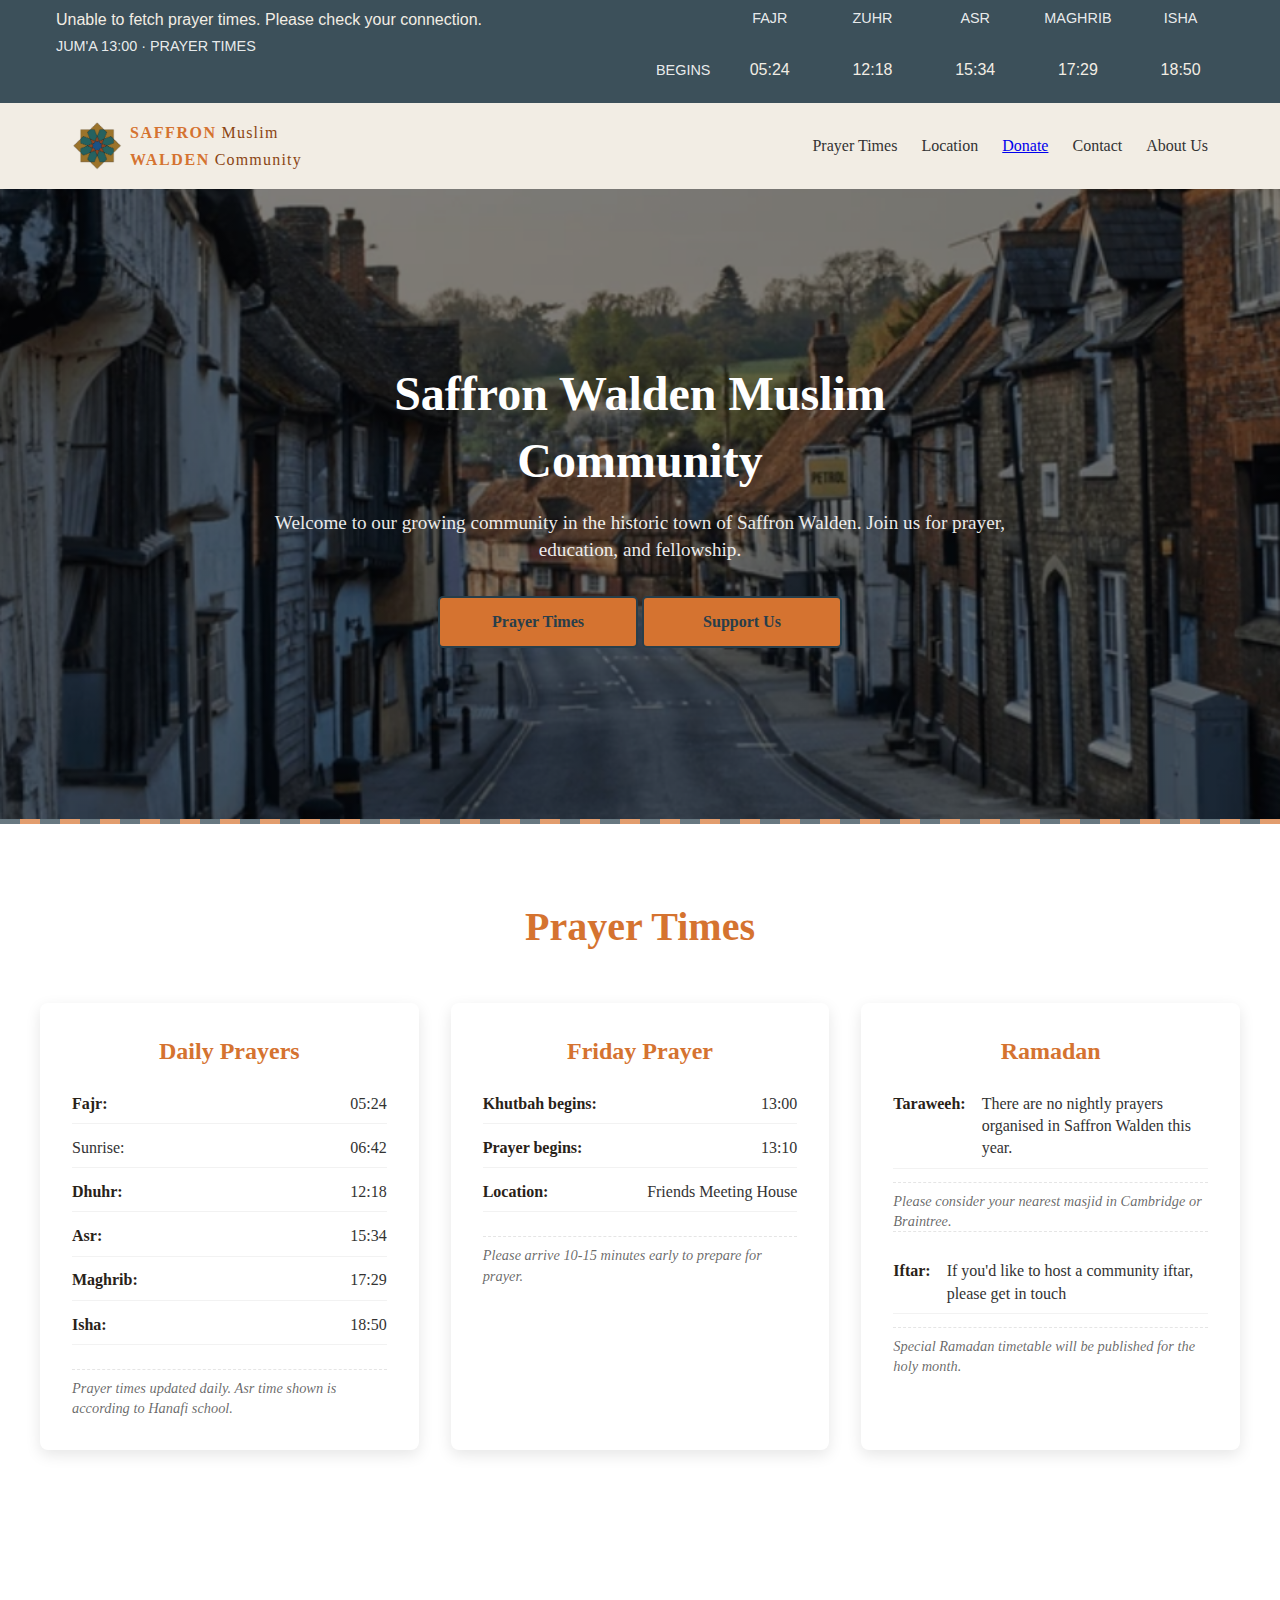
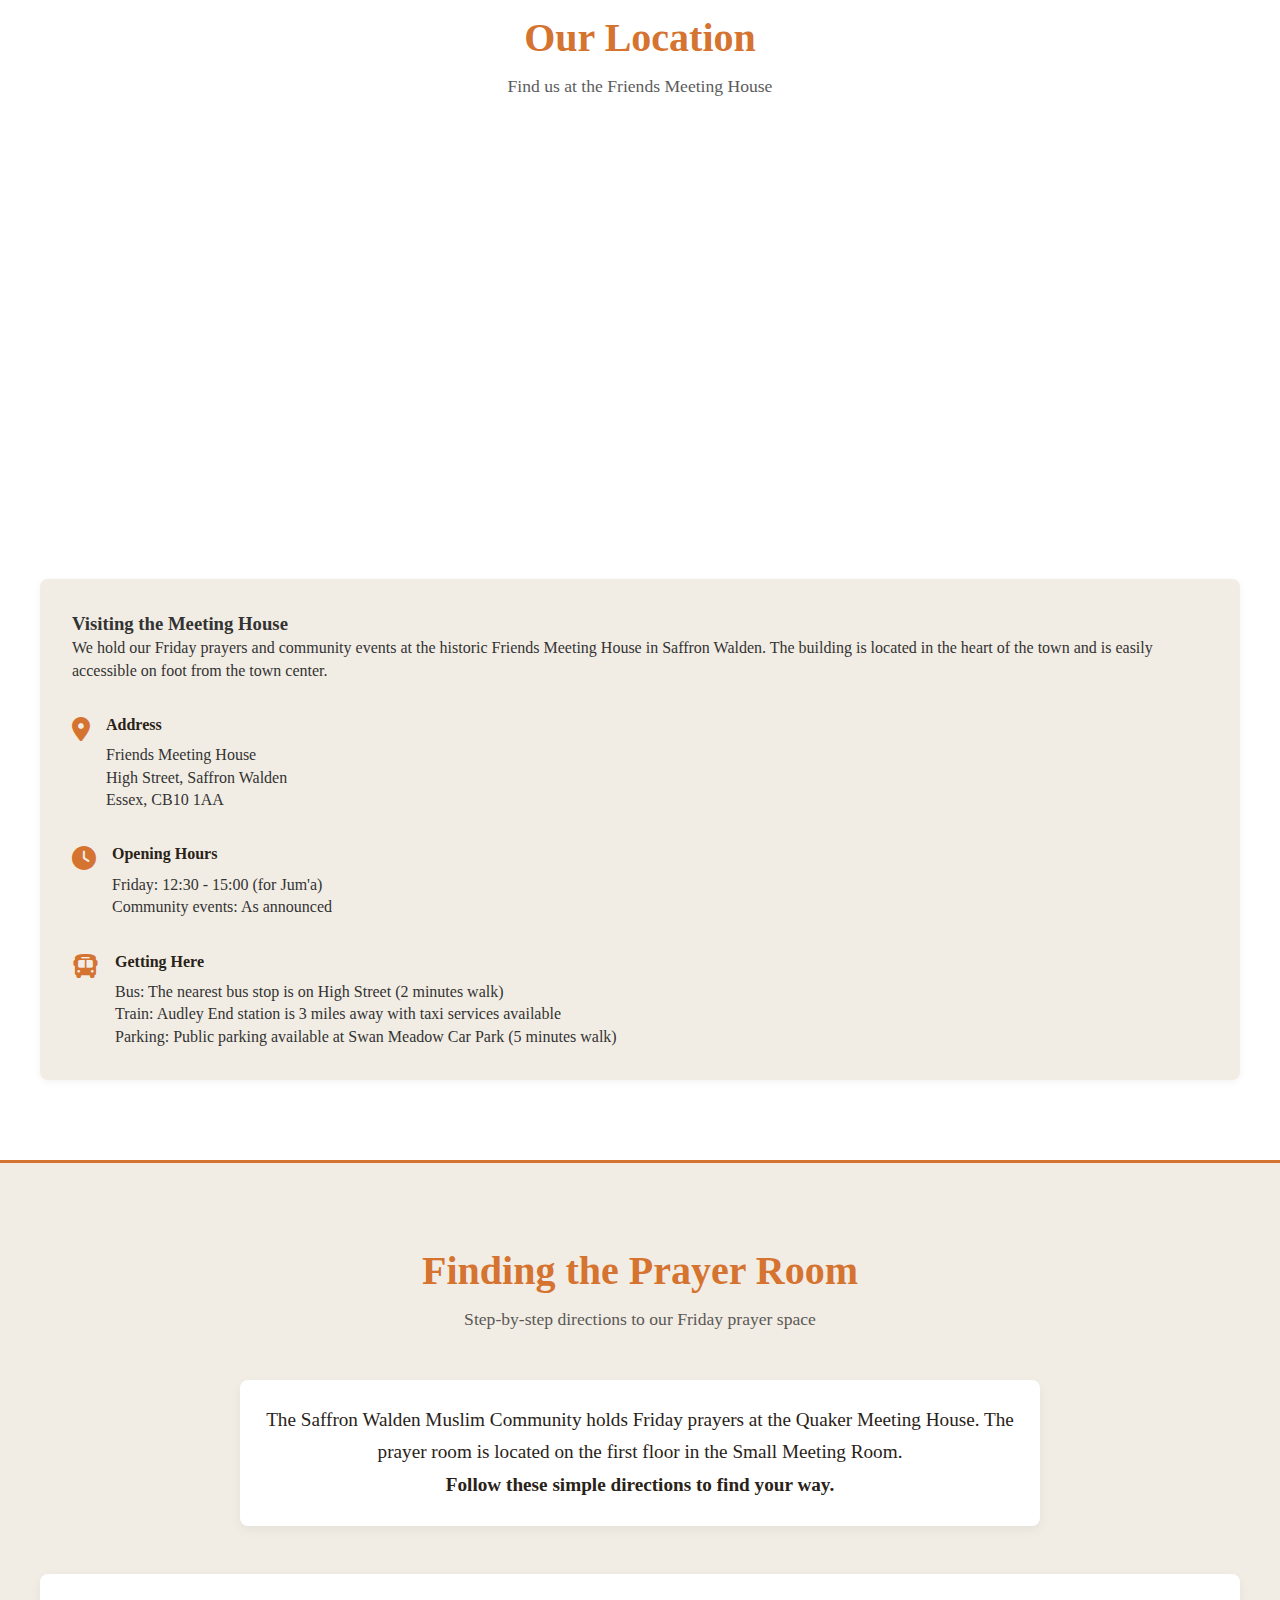
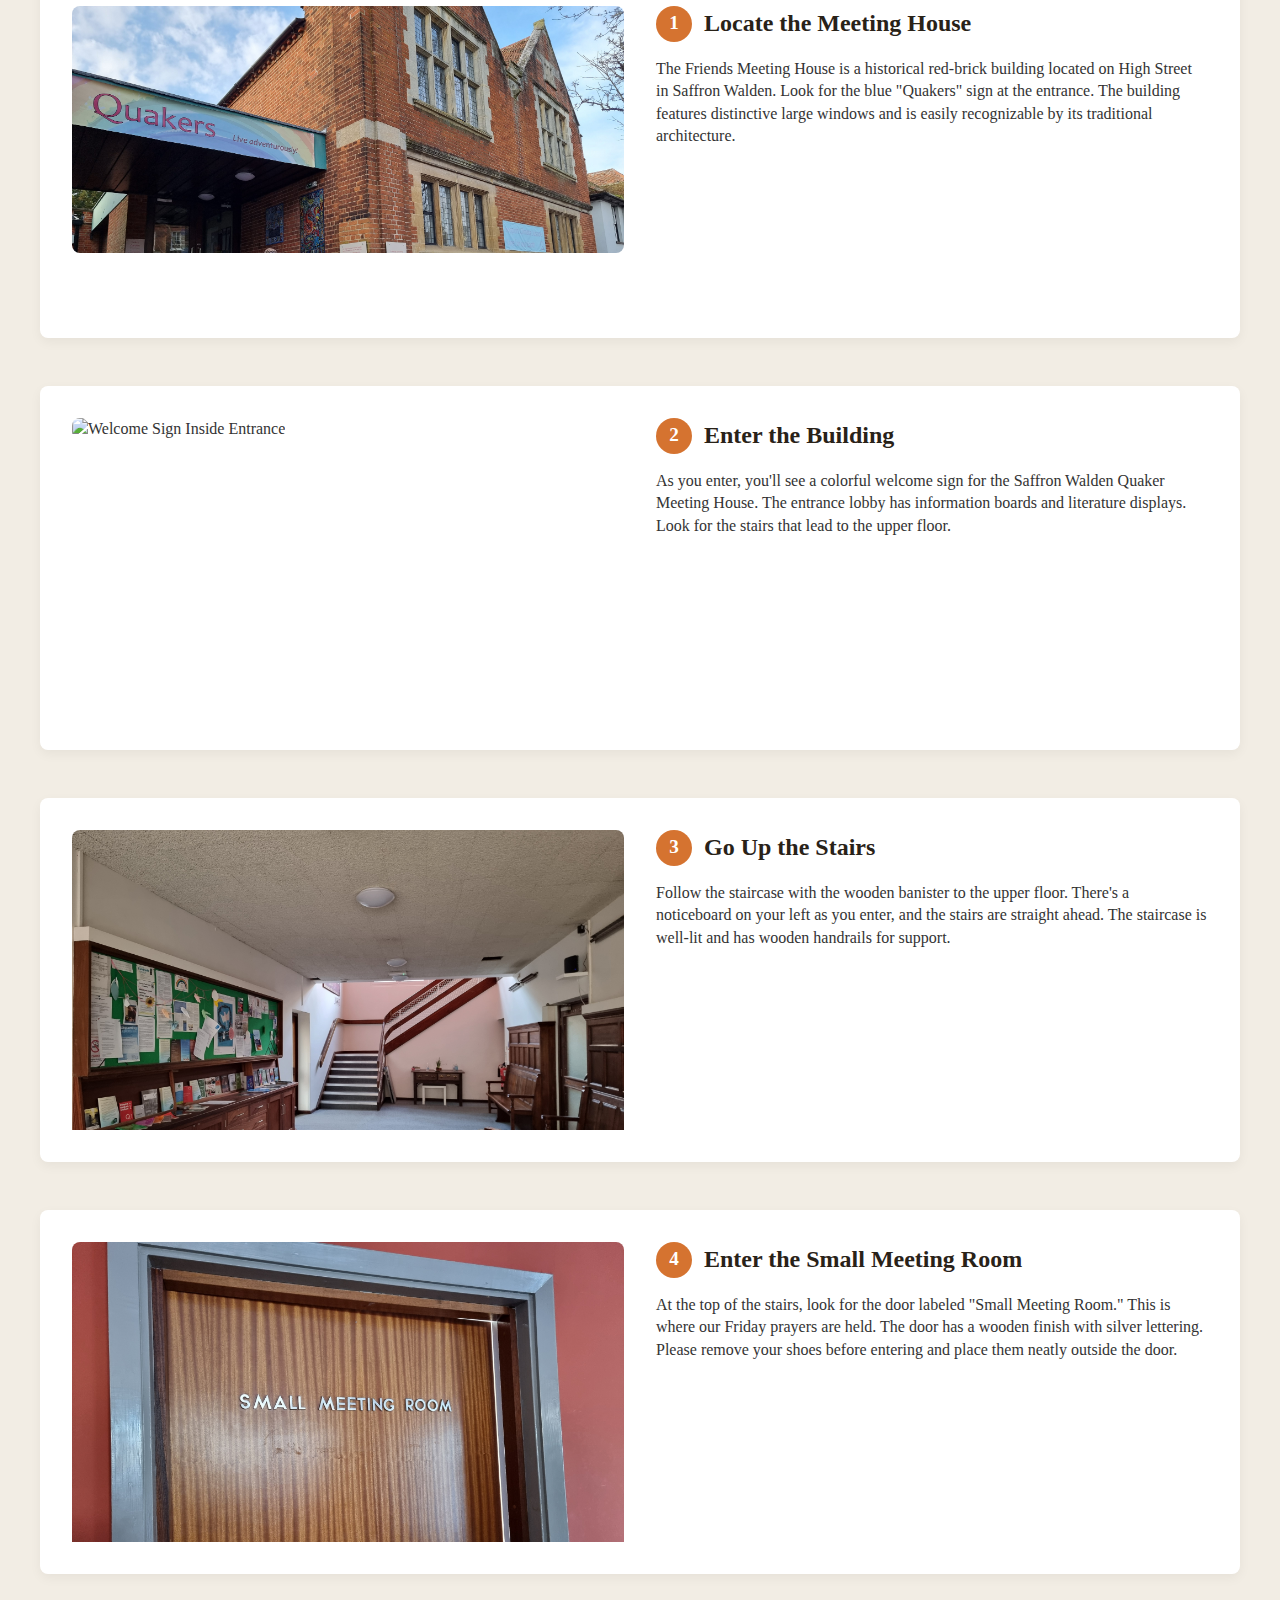
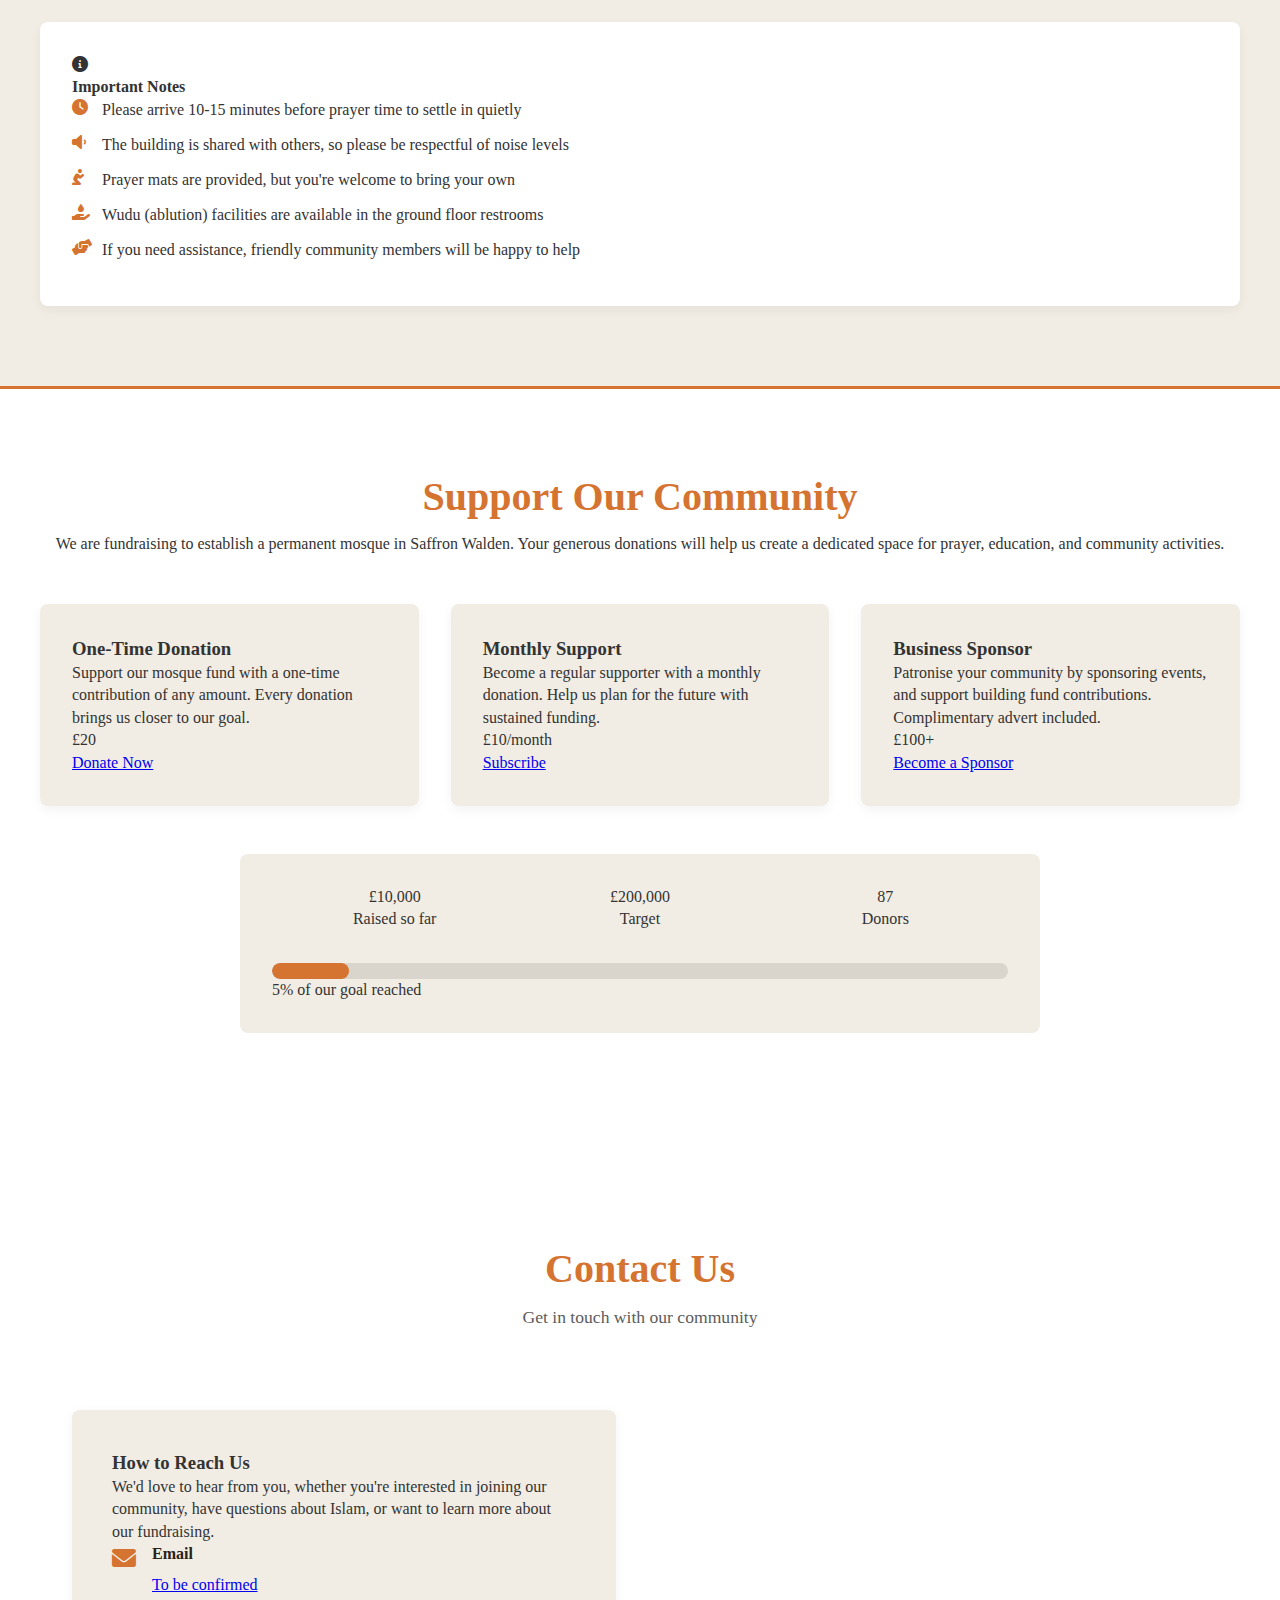
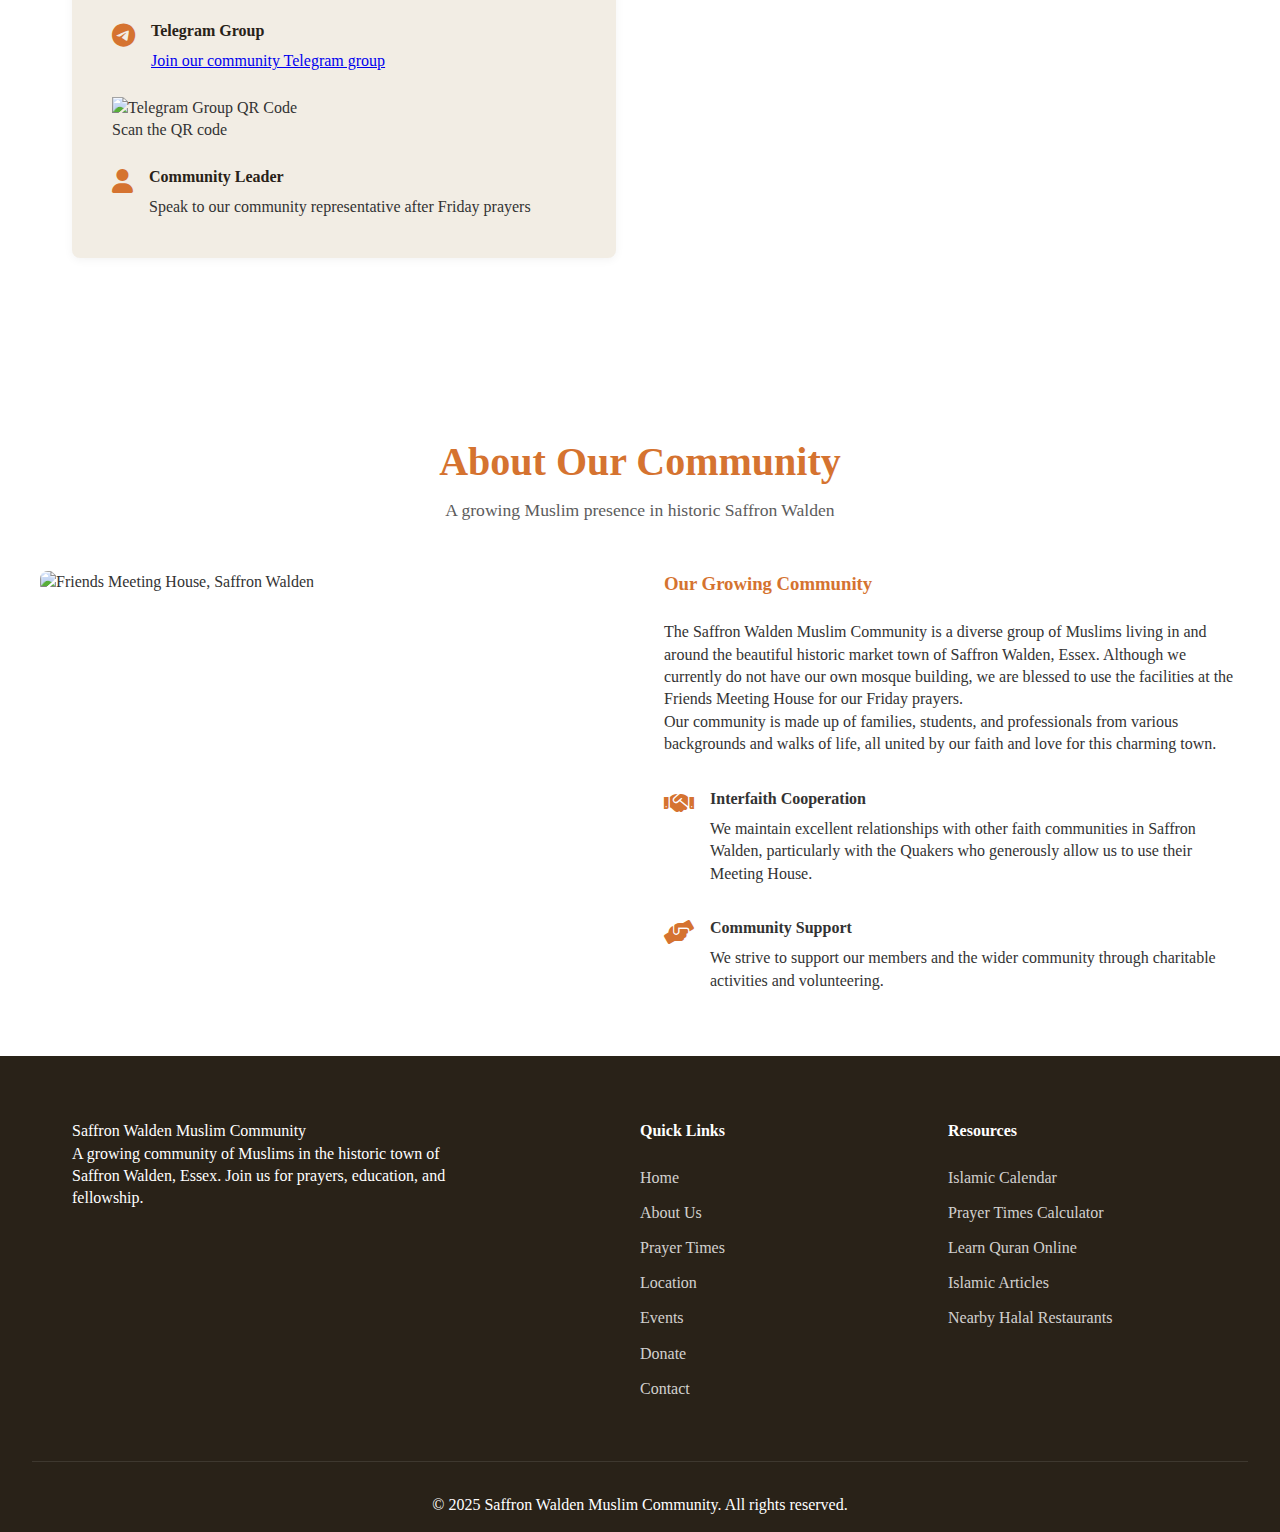
==== index.html @ 3d36029f "first commit" ====
<!DOCTYPE html>
<html lang="en">
<head>
    <meta charset="UTF-8">
    <meta name="viewport" content="width=device-width, initial-scale=1.0">
    <title>Saffron Walden Muslim Community</title>
    <link rel="stylesheet" href="css/styles.css">
    <!-- You can add Google Fonts here -->
    <link rel="stylesheet" href="https://cdnjs.cloudflare.com/ajax/libs/font-awesome/6.0.0/css/all.min.css">
</head>
<body>
    <!-- Prayer Times Banner -->
    <div class="prayer-times-banner">
        <div class="prayer-times-container">
            <!-- Left Column -->
            <div class="date-column">
                <div class="date-text">
                    <span class="dayNumber">22 February 2025 · 23 Sha'ban 1446</span>
                </div>
                <div class="juma-details">
                    JUM'A 13:00 · PRAYER TIMES
                </div>
            </div>
            
            <!-- Right Column -->
            <div class="prayer-grid">
                <div class="prayer-cell"></div>
                <div class="prayer-header">FAJR</div>
                <div class="prayer-header">ZUHR</div>
                <div class="prayer-header">ASR</div>
                <div class="prayer-header">MAGHRIB</div>
                <div class="prayer-header">ISHA</div>
                     
                <div class="prayer-label">BEGINS</div>
                <div class="prayer-time" id="fajr-begins">05:24</div>
                <div class="prayer-time" id="zuhr-begins">12:18</div>
                <div class="prayer-time" id="asr-begins">15:34</div>
                <div class="prayer-time" id="maghrib-begins">17:29</div>
                <div class="prayer-time" id="isha-begins">18:50</div>
            </div>
        </div>
    </div>

    <!-- Header Navigation -->
    <header>
        <div class="header-container">
            <a href="#" class="logo">
                <div class="logo-icon">
                    <img src="images/workinglogo.png" alt="Saffron Walden Muslim Community [Working]Logo" class="logo-image">
                </div>
                <div class="logo-text">
                    <div class="logo-line">
                        <span class="logo-primary">SAFFRON</span>
                        <span class="logo-secondary">Muslim</span>
                    </div>
                    <div class="logo-line">
                        <span class="logo-primary">  WALDEN</span>
                        <span class="logo-secondary">Community</span>
                    </div>
                </div>
            </a>
            <nav>
                <ul class="nav-menu">
                    <li class="nav-item"><a href="#prayers" class="nav-link">Prayer Times</a></li>
                    <li class="nav-item"><a href="#location" class="nav-link">Location</a></li>
                    <li class="nav-item"><a href="#donate" class="donate-btn">Donate</a></li>
                    <li class="nav-item"><a href="#contact" class="nav-link">Contact</a></li>
                    <li class="nav-item"><a href="#about" class="nav-link">About Us</a></li>
                </ul>
                <button class="mobile-menu-btn">
                    <i class="fas fa-bars"></i>
                </button>
            </nav>
        </div>
    </header>

    <!-- Hero Section -->
    <section class="hero">
        <div class="hero-content">
            <h1 class="hero-title">Saffron Walden Muslim Community</h1>
            <p class="hero-subtitle">Welcome to our growing community in the historic town of Saffron Walden. Join us for prayer, education, and fellowship.</p>
            <div class="hero-buttons">
                <a href="#prayers" class="hero-btn">Prayer Times</a>
                <a href="#donate" class="hero-btn hero-btn-outline">Support Us</a>
            </div>
        </div>
    </section>

    <!-- Prayer Times Section -->
    <section id="prayers" class="section prayer-section">
        <div class="section-container">
            <div class="section-title">
                <h2 class="section-heading">Prayer Times</h2>
            </div>
            
            <div class="prayer-cards">
                <div class="prayer-card">
                    <h3 class="prayer-card-title">Daily Prayers</h3>
                    <div class="prayer-info">
                        <!-- div class="prayer-info-item">
                            <span class="prayer-info-labels">Imsak:</span>
                            <span>04:30</span>
                        </div -->
                        <div class="prayer-info-item">
                            <span class="prayer-info-label">Fajr:</span>
                            <span>05:24</span>
                        </div>
                        <div class="prayer-info-item">
                            <span class="prayer-info-labels">Sunrise:</span>
                            <span>06:42</span>
                        </div>
                        <div class="prayer-info-item">
                            <span class="prayer-info-label">Dhuhr:</span>
                            <span>12:18</span>
                        </div>
                        <div class="prayer-info-item">
                            <span class="prayer-info-label">Asr:</span>
                            <span>15:34</span>
                        </div>
                        <div class="prayer-info-item">
                            <span class="prayer-info-label">Maghrib:</span>
                            <span>17:29</span>
                        </div>
                        <div class="prayer-info-item">
                            <span class="prayer-info-label">Isha:</span>
                            <span>18:50</span>
                        </div>
                    </div>
                    <p class="prayer-card-note">Prayer times updated daily. Asr time shown is according to Hanafi school.</p>
                </div>
                
                <div class="prayer-card">
                    <h3 class="prayer-card-title">Friday Prayer</h3>
                    <div class="prayer-info">
                        <div class="prayer-info-item">
                            <span class="prayer-info-label">Khutbah begins:</span>
                            <span>13:00</span>
                        </div>
                        <div class="prayer-info-item">
                            <span class="prayer-info-label">Prayer begins:</span>
                            <span>13:10</span>
                        </div>
                        <div class="prayer-info-item">
                            <span class="prayer-info-label">Location:</span>
                            <span>Friends Meeting House</span>
                        </div>
                    </div>
                    <p class="prayer-card-note">Please arrive 10-15 minutes early to prepare for prayer.</p>
                </div>
                
                <div class="prayer-card">
                    <h3 class="prayer-card-title">Ramadan</h3>
                    <div class="prayer-info">
                        <div class="prayer-info-item">
                            <span class="prayer-info-label">Taraweeh:</span>
                            <span>There are no nightly prayers organised in Saffron Walden this year.</span>
                        </div>                    
                        <p class="prayer-card-note">Please consider your nearest masjid in Cambridge or Braintree.</p>
                        <p class="prayer-card-note"><br></p>
                        
                        <div class="prayer-info-item">
                            <span class="prayer-info-label">Iftar:</span>
                            <span>If you'd like to host a community iftar, please get in touch</span>
                        </div>
                        <p class="prayer-card-note">Special Ramadan timetable will be published for the holy month.</p>
                    </div>                    
                </div>
            </div>
        </div>
    </section>

    <!-- Location Section -->
    <section id="location" class="section location-section">
        <div class="section-container">
            <div class="section-title">
                <h2 class="section-heading">Our Location</h2>
                <p class="section-subheading">Find us at the Friends Meeting House</p>
            </div>
            
            <div class="location-container">
                <div class="map-container">
                    <!-- Replace with actual map embed code -->
                    <iframe src="https://www.google.com/maps/embed?pb=!1m18!1m12!1m3!1d2455.2069792862626!2d0.2366851486572266!3d52.02132694355538!2m3!1f0!2f0!3f0!3m2!1i1024!2i768!4f13.1!3m3!1m2!1s0x47d862800113bc7f%3A0x1b3dbd580bf25256!2sFriends%20Meeting%20House!5e0!3m2!1sen!2suk!4v1740710939743!5m2!1sen!2suk" width="100%" height="100%" style="border:0;" allowfullscreen="" loading="lazy"></iframe>
                </div>
                
                <div class="location-info">
                    <h3>Visiting the Meeting House</h3>
                    <p>We hold our Friday prayers and community events at the historic Friends Meeting House in Saffron Walden. The building is located in the heart of the town and is easily accessible on foot from the town center.</p>
                    
                    <div class="location-details">
                        <div class="location-detail">
                            <div class="location-icon">
                                <i class="fas fa-map-marker-alt"></i>
                            </div>
                            <div class="location-text">
                                <h4>Address</h4>
                                <p>Friends Meeting House</p>
                                <p>High Street, Saffron Walden</p>
                                <p>Essex, CB10 1AA</p>
                            </div>
                        </div>
                        
                        <div class="location-detail">
                            <div class="location-icon">
                                <i class="fas fa-clock"></i>
                            </div>
                            <div class="location-text">
                                <h4>Opening Hours</h4>
                                <p>Friday: 12:30 - 15:00 (for Jum'a)</p>
                                <p>Community events: As announced</p>
                            </div>
                        </div>
                        
                        <div class="location-detail">
                            <div class="location-icon">
                                <i class="fas fa-bus"></i>
                            </div>
                            <div class="location-text">
                                <h4>Getting Here</h4>
                                <p>Bus: The nearest bus stop is on High Street (2 minutes walk)</p>
                                <p>Train: Audley End station is 3 miles away with taxi services available</p>
                                <p>Parking: Public parking available at Swan Meadow Car Park (5 minutes walk)</p>
                            </div>
                        </div>
                    </div>
                </div>
            </div>
        </div>
    </section>

    <!-- Prayer Room Directions Section -->
    <section id="directions" class="section directions-section">
        <div class="section-container">
            <div class="section-title">
                <h2 class="section-heading">Finding the Prayer Room</h2>
                <p class="section-subheading">Step-by-step directions to our Friday prayer space</p>
            </div>
            
            <div class="directions-container">
                <div class="directions-intro">
                    <p>The Saffron Walden Muslim Community holds Friday prayers at the Quaker Meeting House. 
                    The prayer room is located on the first floor in the Small Meeting Room.</p>
                    <p><strong>Follow these simple directions to find your way.</strong></p>
                </div>
                
                <div class="directions-steps">
                    <div class="direction-step">
                        <div class="direction-image">
                            <img src="images/20250221_142612.jpg" alt="Quaker Meeting House Entrance">
                        </div>
                        <div class="direction-text">
                            <h3><span class="step-number">1</span> Locate the Meeting House</h3>
                            <p>
                                The Friends Meeting House is a historical red-brick building located on High Street in 
                                Saffron Walden. Look for the blue "Quakers" sign at the entrance. The building features 
                                distinctive large windows and is easily recognizable by its traditional architecture.
                            </p>
                        </div>
                    </div>
                    
                    <div class="direction-step">
                        <div class="direction-image">
                            <img src="images/20250221_133021.jpg" alt="Welcome Sign Inside Entrance">
                        </div>
                        <div class="direction-text">
                            <h3><span class="step-number">2</span> Enter the Building</h3>
                            <p>
                                As you enter, you'll see a colorful welcome sign for the Saffron Walden Quaker Meeting House. 
                                The entrance lobby has information boards and literature displays. Look for the stairs that 
                                lead to the upper floor.
                            </p>
                        </div>
                    </div>
                    
                    <div class="direction-step">
                        <div class="direction-image">
                            <img src="images/20250221_133015.jpg" alt="Staircase to Upper Floor">
                        </div>
                        <div class="direction-text">
                            <h3><span class="step-number">3</span> Go Up the Stairs</h3>
                            <p>
                                Follow the staircase with the wooden banister to the upper floor. There's a noticeboard 
                                on your left as you enter, and the stairs are straight ahead. The staircase is well-lit 
                                and has wooden handrails for support.
                            </p>
                        </div>
                    </div>
                    
                    <div class="direction-step">
                        <div class="direction-image">
                            <img src="images/20250221_132936.jpg" alt="Small Meeting Room Door">
                        </div>
                        <div class="direction-text">
                            <h3><span class="step-number">4</span> Enter the Small Meeting Room</h3>
                            <p>
                                At the top of the stairs, look for the door labeled "Small Meeting Room." This is where 
                                our Friday prayers are held. The door has a wooden finish with silver lettering. Please 
                                remove your shoes before entering and place them neatly outside the door.
                            </p>
                        </div>
                    </div>
                </div>
                
                <div class="directions-note">
                    <div class="directions-icon">
                        <i class="fas fa-info-circle"></i>
                    </div>
                    <div class="directions-note-text">
                        <h4>Important Notes</h4>
                        <ul class="directions-list">
                            <li><i class="fas fa-clock note-icon"></i> Please arrive 10-15 minutes before prayer time to settle in quietly</li>
                            <li><i class="fas fa-volume-down note-icon"></i> The building is shared with others, so please be respectful of noise levels</li>
                            <li><i class="fas fa-pray note-icon"></i> Prayer mats are provided, but you're welcome to bring your own</li>
                            <li><i class="fas fa-hand-holding-water note-icon"></i> Wudu (ablution) facilities are available in the ground floor restrooms</li>
                            <li><i class="fas fa-hands-helping note-icon"></i> If you need assistance, friendly community members will be happy to help</li>
                        </ul>
                    </div>
                </div>
            </div>
        </div>
    </section>

    <!-- Donation Section -->
    <section id="donate" class="section donation-section">
        <div class="section-container">
            <div class="section-title">
                <h2 class="section-heading donation-title">Support Our Community</h2>
                <p class="donation-description">We are fundraising to establish a permanent mosque in Saffron Walden. Your generous donations will help us create a dedicated space for prayer, education, and community activities.</p>
            </div>
            
            <div class="donation-cards">
                <div class="donation-card">
                    <h3 class="donation-card-title">One-Time Donation</h3>
                    <p class="donation-card-description">Support our mosque fund with a one-time contribution of any amount. Every donation brings us closer to our goal.</p>
                    <div class="donation-amount">£20</div>
                    <a href="#" class="donation-btn">Donate Now</a>
                </div>
                
                <div class="donation-card">
                    <h3 class="donation-card-title">Monthly Support</h3>
                    <p class="donation-card-description">Become a regular supporter with a monthly donation. Help us plan for the future with sustained funding.</p>
                    <div class="donation-amount">£10/month</div>
                    <a href="#" class="donation-btn">Subscribe</a>
                </div>
                
                <div class="donation-card">
                    <h3 class="donation-card-title">Business Sponsor</h3>
                    <p class="donation-card-description">Patronise your community by sponsoring events, and support building fund contributions. Complimentary advert included.</p>
                    <div class="donation-amount">£100+</div>
                    <a href="#" class="donation-btn">Become a Sponsor</a>
                </div>
            </div>
            
            <div class="donation-progress">
                <div class="progress-stats">
                    <div class="progress-stat">
                        <div class="progress-number">£10,000</div>
                        <div class="progress-label">Raised so far</div>
                    </div>
                    <div class="progress-stat">
                        <div class="progress-number">£200,000</div>
                        <div class="progress-label">Target</div>
                    </div>
                    <div class="progress-stat">
                        <div class="progress-number">87</div>
                        <div class="progress-label">Donors</div>
                    </div>
                </div>
                <div class="progress-bar-container">
                    <div class="progress-bar" style="width: 10.5%;"></div>
                </div>
                <div class="progress-text">5% of our goal reached</div>
            </div>
        </div>
    </section>

    <!-- Contact Section -->
    <section id="contact" class="section contact-section">
        <div class="section-container">
            <div class="section-title">
                <h2 class="section-heading">Contact Us</h2>
                <p class="section-subheading">Get in touch with our community</p>
            </div>
            
            <div class="contact-container">
                <div class="contact-info">
                    <h3>How to Reach Us</h3>
                    <p>We'd love to hear from you, whether you're interested in joining our community, have questions about Islam, or want to learn more about our fundraising.</p>
                    
                    <div class="contact-details">
                        <div class="contact-item">
                            <div class="contact-icon">
                                <i class="fas fa-envelope"></i>
                            </div>
                            <div class="contact-text">
                                <h4>Email</h4>
                                <p><a href="mailto:info@swmuslimcommunity.org">To be confirmed</a></p>
                            </div>
                        </div>
                        
                        <!-- div class="contact-item">
                            <div class="contact-icon">
                                <i class="fas fa-phone"></i>
                            </div>
                            <div class="contact-text">
                                <h4>Phone</h4>
                                <p><a href="tel:+441799123456">+44 1799 123456</a></p>
                            </div>
                        </div -->
                        
                        <div class="contact-item">
                            <div class="contact-icon">
                                <i class="fab fa-telegram"></i>
                            </div>
                            <div class="contact-text">
                                <h4>Telegram Group</h4>
                                <p><a href="https://t.me/+_CJlHCCCnI1jMjA8" target="_blank">Join our community Telegram group</a></p>
                            </div>
                        </div>
        
                        <!-- QR Code -->
                        <div class="contact-qr">
                            <img src="https://api.qrserver.com/v1/create-qr-code/?size=150x150&data=https://t.me/+_CJlHCCCnI1jMjA8" alt="Telegram Group QR Code">
                            <p class="qr-caption">Scan the QR code</p>
                        </div>
                        
                        <div class="contact-item">
                            <div class="contact-icon">
                                <i class="fas fa-user"></i>
                            </div>
                            <div class="contact-text">
                                <h4>Community Leader</h4>
                                <p>Speak to our community representative after Friday prayers</p>
                            </div>
                        </div>
                    </div>
                </div>
                
                <!-- Contact Form <div class="contact-form">
                    <form action="submit-form.php" method="POST">
                        <div class="form-group">
                            <input type="text" name="name" class="form-control" placeholder="Your Name" required>
                        </div>
                        
                        <div class="form-group">
                            <input type="email" name="email" class="form-control" placeholder="Your Email" required>
                        </div>
                        
                        <div class="form-group">
                            <input type="text" name="subject" class="form-control" placeholder="Subject">
                        </div>
                        
                        <div class="form-group">
                            <textarea name="message" class="form-control" placeholder="Your Message" required></textarea>
                        </div>
                        
                        <button type="submit" class="form-submit">Send Message</button>
                    </form -->
                </div>
            </div>
        </div>
    </section>

    <!-- About Section -->
    <section id="about" class="section about-section">
        <div class="section-container">
            <div class="section-title">
                <h2 class="section-heading">About Our Community</h2>
                <p class="section-subheading">A growing Muslim presence in historic Saffron Walden</p>
            </div>
            
            <div class="about-content">
                <div class="about-image">
                    <img src="images/20250221_133037.jpg" alt="Friends Meeting House, Saffron Walden">
                </div>
                <div class="about-text">
                    <h3>Our Growing Community</h3>
                    <p>The Saffron Walden Muslim Community is a diverse group of Muslims living in and around the beautiful historic market town of Saffron Walden, Essex. Although we currently do not have our own mosque building, we are blessed to use the facilities at the Friends Meeting House for our Friday prayers.</p>
                    <p>Our community is made up of families, students, and professionals from various backgrounds and walks of life, all united by our faith and love for this charming town.</p>
                    
                    <div class="feature-list">
                        <div class="feature-item">
                            <div class="feature-icon">
                                <i class="fas fa-handshake"></i>
                            </div>
                            <div class="feature-text">
                                <h4>Interfaith Cooperation</h4>
                                <p>We maintain excellent relationships with other faith communities in Saffron Walden, particularly with the Quakers who generously allow us to use their Meeting House.</p>
                            </div>
                        </div>
                        
                        <!-- div class="feature-item">
                            <div class="feature-icon">
                                <i class="fas fa-book-open"></i>
                            </div>
                            <div class="feature-text">
                                <h4>Islamic Education</h4>
                                <p>We organize regular study circles and classes for both children and adults to learn about Islamic teachings and the Quran.</p>
                            </div>
                        </div -->
                        
                        <div class="feature-item">
                            <div class="feature-icon">
                                <i class="fas fa-hands-helping"></i>
                            </div>
                            <div class="feature-text">
                                <h4>Community Support</h4>
                                <p>We strive to support our members and the wider community through charitable activities and volunteering.</p>
                            </div>
                        </div>
                    </div>
                </div>
            </div>
        </div>
    </section>

    <!-- Back to Top Button>
    <a href="#" class="back-to-top" id="backToTop"><i class="fas fa-arrow-up"></i></a -->

    <!-- Footer -->
    <footer class="footer">
        <div class="footer-container">
            <div class="footer-about">
                <div class="footer-logo">Saffron Walden Muslim Community</div>
                <p>A growing community of Muslims in the historic town of Saffron Walden, Essex. Join us for prayers, education, and fellowship.</p>
                <div class="social-links">
                    <!-- a href="#" class="social-link"><i class="fab fa-facebook-f"></i></a>
                    <a href="#" class="social-link"><i class="fab fa-twitter"></i></a>
                    <a href="#" class="social-link"><i class="fab fa-instagram"></i></a>
                    <a href="#" class="social-link"><i class="fab fa-whatsapp"></i></a -->
                </div>
            </div>
            
            <div class="footer-links-col">
                <h4 class="footer-heading">Quick Links</h4>
                <ul class="footer-links">
                    <li><a href="#">Home</a></li>
                    <li><a href="#about">About Us</a></li>
                    <li><a href="#prayers">Prayer Times</a></li>
                    <li><a href="#location">Location</a></li>
                    <li><a href="#events">Events</a></li>
                    <li><a href="#donate">Donate</a></li>
                    <li><a href="#contact">Contact</a></li>
                </ul>
            </div>
            
            <div class="footer-links-col">
                <h4 class="footer-heading">Resources</h4>
                <ul class="footer-links">
                    <li><a href="#">Islamic Calendar</a></li>
                    <li><a href="#">Prayer Times Calculator</a></li>
                    <li><a href="#">Learn Quran Online</a></li>
                    <li><a href="#">Islamic Articles</a></li>
                    <li><a href="#">Nearby Halal Restaurants</a></li>
                </ul>
            </div>
            
            <!-- div class="footer-newsletter">
                <h4 class="footer-heading">Newsletter</h4>
                <p>Subscribe to our newsletter to receive updates about our community and events.</p>
                <form class="newsletter-form">
                    <input type="email" class="newsletter-input" placeholder="Your Email" required>
                    <button type="submit" class="newsletter-btn"><i class="fas fa-paper-plane"></i></button>
                </form>
            </div -->
        </div>
        
        <div class="footer-bottom">
            <p>&copy; 2025 Saffron Walden Muslim Community. All rights reserved.</p>
        </div>
    </footer>

    <!-- JavaScript -->
    <script src="js/main.js"></script>
    <script src="js/prayer-times.js"></script>
</body>
</html>
---- css/styles.css ----
/* Main CSS File for Saffron Walden Muslim Community Website */

:root {
    --primary-color: #D57330; /* Terracotta/orange from local buildings */
    --secondary-color: #8B4513; /* Saddle brown from timber frames */
    --accent-color: #283e4a; /* Tudor timber dark */
    --light-color: #f2ede4; /* Off-white/cream */
    --dark-color: #292218; /* Deep brown */
    --text-color: #333333;
    --pastel-pink: #e6c6c9;
    --pastel-blue: #b8d1e0;
    --pastel-yellow: #f0e6a6;
    --pastel-lavender: #d9c7e5;
    --transition: all 0.3s ease;
}

/* Font family utilities */
.font-title {
    font-family: 'Cinzel', Georgia, serif;
}

.font-body {
    font-family: 'EB Garamond', Georgia, serif;
}

/* Reset and Base Styles */
* {
    margin: 0;
    padding: 0;
    box-sizing: border-box;
}

body {
    background-color: var(--light-color);
    color: var(--text-color);
    line-height: 1.4;
    font-family: 'EB Garamond', 'Georgia', serif;
}

/* Header & Navigation */
.prayer-times-banner {
    background-color: rgba(40, 62, 74, 0.9);
    color: var(--light-color);
    padding: 0.5rem 0;
    font-family: 'Segoe UI', Tahoma, Geneva, Verdana, sans-serif;
}

.prayer-times-container {
    display: grid;
    grid-template-columns: 1fr 1fr;
    justify-content: center;
    max-width: 1200px;
    margin: 0 auto;
    gap: 2rem;
    padding: 0 1rem;
}

.prayer-grid {
    display: grid;
    grid-template-columns: auto repeat(5, 1fr);
    gap: 1rem;
    align-items: center;
}

.prayer-header {
    font-size: 0.9rem;
    font-weight: 500;
    text-align: center;
    color: rgba(255, 255, 255, 0.9);
}

.prayer-label {
    font-size: 0.9rem;
    color: rgba(255, 255, 255, 0.9);
}

.prayer-time {
    margin: 0.9rem;
    text-align:center;
}

.date-column {
    display: flex;
    flex-direction: column;
    gap: 0.25rem;
}

.date-text {
    font-size: 1rem;
    line-height: 1.5;
}

.ordinal-date {
    color: var(--primary-color);
}

.juma-details {
    font-size: 0.9rem;
    color: rgba(255, 255, 255, 0.9);
}

/*Navigation*/
.header {
    background-color: white;
    box-shadow: 0 2px 10px rgba(0,0,0,0.1);
    position: sticky;
    top: 0;
    z-index: 100;
}

.header-container {
    display: flex;
    justify-content: space-between;
    align-items: center;
    padding: 1rem 2rem;
    max-width: 1200px;
    margin: 0 auto;
}

.logo {
    display: flex;
    align-items: center;
    text-decoration: none;
    font-size: 1.2rem;
    font-weight: 600;
    gap: 0.5rem;
}

.logo-icon {
    display: flex;
    align-items: center;
    justify-content: center;
    width: 50px; /* Adjust this width as needed */
    height: 50px; /* Adjust this height as needed */
    overflow: hidden; /* This prevents image from spilling out */
}

.logo-image {
    width: 100%;
    height: auto;
    max-height: 100%;
    object-fit: contain; /* This ensures the image keeps its aspect ratio */
}

.logo-text {
    display: flex;
    flex-direction: column;
}

.logo-primary {
    font-size: 1rem;
    font-weight: 700;
    color: var(--primary-color);
    letter-spacing: 0.1em;
    text-transform: uppercase;
}

.logo-secondary {
    font-family: 'Cormorant Garamond', Georgia, serif;
    font-size: 1rem;
    font-weight: 400;
    color: var(--secondary-color);
    letter-spacing: 0.075em;
}

.nav-menu {
    display: flex;
    list-style: none;
    gap: 1.5rem;
}

.nav-link {
    color: var(--text-color);
    text-decoration: none;
    font-weight: 500;
    transition: var(--transition);
    position: relative;
}

.nav-link::after {
    content: '';
    position: absolute;
    bottom: 0;
    left: 0;
    width: 0;
    height: 2px;
    background-color: var(--primary-color);
    transition: var(--transition);
}

.nav-link:hover {
    background-color: var(--accent-color);
    color: var(--secondary-color);
}

.nav-link:hover::after {
    width: 100%;
}

.mobile-menu-btn {
    display: none;
    background: none;
    border: none;
    color: var(--primary-color);
    font-size: 1.5rem;
    cursor: pointer;
}

/* Hero Section */
.hero {
    background: linear-gradient(rgba(0,0,0,0.5), rgba(0,0,0,0.5)), url('../images/bridge-street.png');
    background-size: cover;
    background-position: center;
    height: 70vh;
    display: flex;
    align-items: center;
    justify-content: center;
    text-align: center;
    color: white;
    position: relative;
    padding: 2rem;
}

.hero-content {
    max-width: 800px;
    padding: 0 2rem;
}

.hero-title {
    font-size: 3rem;
    margin-bottom: 1rem;
}

.hero-subtitle {
    font-size: 1.2rem;
    margin-bottom: 2rem;
    opacity: 0.9;
}

.hero-btn {
    display: inline-block;
    padding: 0.8rem 1.5rem;
    background-color: var(--primary-color);
    color: var(--accent-color);
    text-decoration: none;
    border-radius: 5px;
    font-weight: bold;
    transition: var(--transition);
    border: 2px solid var(--accent-color);
    min-width: 200px;
}

.hero-btn:hover {
    transform: translateY(-3px);
    box-shadow: 0 4px 8px rgba(0,0,0,0.2);
    background-color: var(--light-color);
}

.hero::after {
    content: '';
    position: absolute;
    bottom: -5px;
    left: 0;
    width: 100%;
    height: 5px;
    background: repeating-linear-gradient(90deg, 
        var(--accent-color), var(--accent-color) 20px, 
        var(--primary-color) 20px, var(--primary-color) 40px);
    opacity: 0.7;
}

/* Section Styles */
.section {
    padding: 5rem 2rem;
}

.section-container {
    max-width: 1200px;
    margin: 0 auto;
}

.section-title {
    text-align: center;
    margin-bottom: 3rem;
}

.section-heading {
    font-size: 2.5rem;
    color: var(--primary-color);
    margin-bottom: 0.5rem;
}

.section-subheading {
    color: var(--text-color);
    font-size: 1.1rem;
    opacity: 0.8;
}

/* Prayer Times Cards */
.prayer-cards {
    display: grid;
    grid-template-columns: repeat(auto-fit, minmax(280px, 1fr));
    gap: 2rem;
}

.prayer-card {
    background-color: white;
    padding: 2rem;
    border-radius: 8px;
    box-shadow: 0 5px 15px rgba(0,0,0,0.1);
    transition: var(--transition);
}

.prayer-card:hover {
    transform: translateY(-5px);
    box-shadow: 0 8px 25px rgba(0,0,0,0.15);
}

.prayer-card-title {
    font-size: 1.5rem;
    color: var(--primary-color);
    margin-bottom: 1.5rem;
    text-align: center;
}

.prayer-info {
    margin-bottom: 1.5rem;
}

.prayer-info-item {
    display: flex;
    justify-content: space-between;
    margin-bottom: 0.8rem;
    padding-bottom: 0.5rem;
    border-bottom: 1px solid rgba(0,0,0,0.05);
    font-weight: normal;
}

.prayer-info-item:last-child {
    margin-bottom: 0;
}

.prayer-info-label {
    font-weight: 600;
    color: var(--dark-color);
    margin-right: 1rem;
}

.prayer-info-labels {
    font-weight: normal;
    color: var(--text-color);
    margin-right: 1rem;
}

.prayer-card-note {
    font-size: 0.9rem;
    color: rgba(0,0,0,0.6);
    font-style: italic;
    padding-top: 0.5rem;
    border-top: 1px dashed rgba(0,0,0,0.1);
}

/* Add hover effect to prayer cards */
.prayer-card {
    transition: transform 0.3s ease, box-shadow 0.3s ease;
}

.prayer-card:hover {
    transform: translateY(-5px);
    box-shadow: 0 8px 25px rgba(0,0,0,0.15);
}

/* Business Directory */
.business-grid {
    display: grid;
    grid-template-columns: repeat(auto-fit, minmax(300px, 1fr));
    gap: 2rem;
}

.business-card {
    background: white;
    border-radius: 8px;
    overflow: hidden;
    box-shadow: 0 5px 15px rgba(0,0,0,0.1);
    transition: var(--transition);
}

.business-card:hover {
    transform: translateY(-5px);
    box-shadow: 0 8px 25px rgba(0,0,0,0.15);
}

.business-image {
    height: 200px;
    overflow: hidden;
}

.business-image img {
    width: 100%;
    height: 100%;
    object-fit: cover;
    transition: var(--transition);
}

.business-card:hover .business-image img {
    transform: scale(1.05);
}

.business-content {
    padding: 1.5rem;
}

.business-title {
    font-size: 1.3rem;
    margin-bottom: 0.5rem;
    color: var(--dark-color);
}

.business-type {
    display: inline-block;
    padding: 0.2rem 0.8rem;
    background-color: var(--accent-color);
    color: white;
    border-radius: 3px;
    font-size: 0.9rem;
    margin-bottom: 1rem;
}

/* Contact Form */
.contact-form {
    max-width: 600px;
    margin: 0 auto;
    padding: 2rem;
    background: white;
    border-radius: 8px;
    box-shadow: 0 5px 15px rgba(0,0,0,0.1);
}

.form-group {
    margin-bottom: 1.5rem;
}

.form-control {
    width: 100%;
    padding: 0.8rem;
    border: 1px solid #ddd;
    border-radius: 4px;
    font-size: 1rem;
    transition: var(--transition);
}

.form-control:focus {
    outline: none;
    border-color: var(--primary-color);
    box-shadow: 0 0 0 3px rgba(155, 58, 58, 0.1);
}

/* Footer */
.footer {
    background-color: var(--dark-color);
    color: white;
    padding: 4rem 0 1rem;
}

.footer-container {
    max-width: 1200px;
    margin: 0 auto;
    padding: 0 2rem;
    display: grid;
    grid-template-columns: repeat(auto-fit, minmax(250px, 1fr));
    gap: 3rem;
}

.footer-title {
    font-size: 1.5rem;
    margin-bottom: 1.5rem;
}

.footer-links {
    list-style: none;
}

.footer-link {
    color: rgba(255,255,255,0.8);
    text-decoration: none;
    margin-bottom: 0.8rem;
    display: block;
    transition: var(--transition);
}

.footer-link:hover {
    color: var(--secondary-color);
    padding-left: 0.5rem;
}

.footer-bottom {
    text-align: center;
    padding-top: 2rem;
    margin-top: 3rem;
    border-top: 1px solid rgba(255,255,255,0.1);
}

/* Location Section */
.section {
    padding: 5rem 2rem;
    background-color: white;
}

.section-container {
    max-width: 1200px;
    margin: 0 auto;
}

.location-container {
    display: grid;
    grid-template-columns: 1fr;
    gap: 2rem;
}

.map-container {
    width: 100%;
    height: 400px;
    border-radius: 8px;
    overflow: hidden;
}

.location-info {
    padding: 2rem;
    background-color: var(--light-color);
    border-radius: 8px;
    box-shadow: 0 2px 8px rgba(0,0,0,0.05);
}

.location-details {
    margin-top: 2rem;
    display: grid;
    gap: 2rem;
}

.location-detail {
    display: flex;
    gap: 1rem;
    align-items: flex-start;
}

.location-icon {
    color: var(--primary-color);
    font-size: 1.5rem;
}

.location-text h4 {
    color: var(--dark-color);
    margin-bottom: 0.5rem;
}

/* Enhanced Directions Section Styles - Simplified */
.directions-section {
    background-color: var(--light-color);
    border-top: 3px solid var(--primary-color);
    border-bottom: 3px solid var(--primary-color);
}

.directions-intro {
    max-width: 800px;
    margin: 0 auto 3rem;
    text-align: center;
    font-size: 1.2rem;
    color: var(--dark-color);
    line-height: 1.7;
    padding: 1.5rem;
    background-color: white;
    border-radius: 8px;
    box-shadow: 0 4px 12px rgba(0,0,0,0.05);
}

.directions-steps {
    display: flex;
    flex-direction: column;
    gap: 3rem;
    margin-bottom: 3rem;
}

.direction-step {
    display: grid;
    grid-template-columns: 1fr 1fr;
    gap: 2rem;
    background-color: white;
    padding: 2rem;
    border-radius: 8px;
    box-shadow: 0 4px 12px rgba(0,0,0,0.05);
}

.direction-image {
    height: 300px;
    overflow: hidden;
}

.direction-image img {
    width: 100%;
    height: auto;
    object-fit: cover;
    border-radius: 8px;
}

.direction-text h3 {
    display: flex;
    align-items: center;
    font-size: 1.5rem;
    margin-bottom: 1rem;
    color: var(--dark-color);
}

.step-number {
    display: flex;
    align-items: center;
    justify-content: center;
    width: 36px;
    height: 36px;
    background-color: var(--primary-color);
    color: white;
    border-radius: 50%;
    margin-right: 0.75rem;
    font-size: 1.2rem;
    font-weight: bold;
}

.directions-note {
    margin-top: 3rem;
    background-color: white;
    padding: 2rem;
    border-radius: 8px;
    box-shadow: 0 4px 12px rgba(0,0,0,0.05);
}

/* Directions List Styling */
.directions-list {
    list-style: none;
    padding: 0;
}

.directions-list li {
    margin-bottom: 0.8rem;
    color: var(--text-color);
    display: flex;
    align-items: flex-start;
}

.note-icon {
    color: var(--primary-color);
    margin-right: 0.75rem;
    width: 18px;
    font-size: 1rem;
}

/* Donation Section */
.donation-section {
    background-color: white;
}

.donation-cards {
    display: grid;
    grid-template-columns: repeat(auto-fit, minmax(280px, 1fr));
    gap: 2rem;
    margin: 3rem 0;
}

.donation-card {
    padding: 2rem;
    background-color: var(--light-color);
    border-radius: 8px;
    box-shadow: 0 4px 12px rgba(0,0,0,0.05);
}

.donation-progress {
    max-width: 800px;
    margin: 3rem auto;
    padding: 2rem;
    background-color: var(--light-color);
    border-radius: 8px;
}

.progress-stats {
    display: grid;
    grid-template-columns: repeat(3, 1fr);
    text-align: center;
    margin-bottom: 2rem;
}

.progress-bar-container {
    height: 1rem;
    background-color: rgba(0,0,0,0.1);
    border-radius: 0.5rem;
    overflow: hidden;
}

.progress-bar {
    height: 100%;
    background-color: var(--primary-color);
    border-radius: 0.5rem;
}

/* Contact Section */
.contact-container {
    display: grid;
    grid-template-columns: 1fr 1fr;
    gap: 3rem;
    max-width: 1200px;
    margin: 0 auto;
    padding: 2rem;
}

.contact-info {
    background-color: var(--light-color);
    padding: 2.5rem;
    border-radius: 8px;
    box-shadow: 0 2px 10px rgba(0,0,0,0.05);
}

.contact-intro {
    margin-bottom: 2rem;
    line-height: 1.6;
    max-width: 600px;
}

.contact-details {
    display: grid;
    grid-template-columns: 1fr;
    gap: 1.5rem;
}

.contact-item {
    display: flex;
    gap: 1rem;
    align-items: flex-start;
}

.contact-icon {
    color: var(--primary-color);
    font-size: 1.5rem;
}

.contact-text h4 {
    margin-bottom: 0.5rem;
    color: var(--dark-color);
}

.contact-form {
    background-color: white;
    padding: 2rem;
    border-radius: 8px;
    box-shadow: 0 2px 8px rgba(0,0,0,0.05);
}

.contact-form input,
.contact-form textarea {
    width: 100%;
    padding: 0.8rem;
    margin-bottom: 1rem;
    border: 1px solid #ddd;
    border-radius: 4px;
}

.qr-code-container {
    margin-top: 0.8rem;
    display: flex;
    flex-direction: column;
    align-items: flex-start;
    max-width: 150px;
}

.qr-code {
    border: 1px solid #eee;
    padding: 5px;
    background-color: white;
    border-radius: 4px;
    transition: transform 0.3s ease;
}

.qr-code:hover {
    transform: scale(1.05);
}

.qr-code-label {
    font-size: 0.8rem;
    color: var(--primary-color);
    margin-top: 0.3rem;
    text-align: center;
    width: 100%;
}

/* Footer */
.footer {
    background-color: var(--dark-color);
    color: white;
    padding: 4rem 2rem 1rem;
}

.footer-container {
    display: grid;
    grid-template-columns: 2fr 1fr 1fr;
    gap: 3rem;
    max-width: 1200px;
    margin: 0 auto;
}

.footer-about {
    max-width: 400px;
}

.footer-links-col h4 {
    color: white;
    margin-bottom: 1.5rem;
}

.footer-links-col ul {
    list-style: none;
    padding: 0;
}

.footer-links-col a {
    color: rgba(255,255,255,0.8);
    text-decoration: none;
    display: block;
    margin-bottom: 0.8rem;
}

.footer-newsletter input {
    width: 100%;
    padding: 0.8rem;
    margin-bottom: 1rem;
    border: none;
    border-radius: 4px;
}

.footer-bottom {
    text-align: center;
    padding-top: 2rem;
    margin-top: 3rem;
    border-top: 1px solid rgba(255,255,255,0.1);
}

/* About Section */
.about-section {
    background-color: white;
    padding: 4rem 0;
}

.about-content {
    display: grid;
    grid-template-columns: 1fr 1fr;
    gap: 3rem;
    margin-top: 2rem;
}

.about-image img {
    width: 100%;
    height: auto;
    border-radius: 8px;
}

.about-text h3 {
    color: var(--primary-color);
    margin-bottom: 1.5rem;
}

.feature-list {
    margin-top: 2rem;
    display: grid;
    gap: 2rem;
}

.feature-item {
    display: flex;
    gap: 1rem;
    align-items: flex-start;
}

.feature-icon {
    color: var(--primary-color);
    font-size: 1.5rem;
}

.feature-text h4 {
    margin-bottom: 0.5rem;
}

/* Footer Links */
.footer-links {
    list-style: none;
    padding: 0;
}

.footer-links a {
    color: rgba(255, 255, 255, 0.8);
    text-decoration: none;
    margin-bottom: 0.8rem;
    display: block;
    transition: var(--transition);
}

.footer-links a:hover {
    color: white;
    padding-left: 0.5rem;
}

.footer-newsletter {
    margin-top: 1.5rem;
}

.newsletter-form {
    display: flex;
    gap: 0.5rem;
}

.newsletter-input {
    flex: 1;
    padding: 0.8rem;
    border: none;
    border-radius: 4px;
    background: rgba(255, 255, 255, 0.1);
    color: white;
}

.newsletter-btn {
    padding: 0.8rem;
    background-color: var(--primary-color);
    color: white;
    border: none;
    border-radius: 4px;
    cursor: pointer;
    transition: var(--transition);
}

/* Responsive Design */
@media (max-width: 768px) {
    .header-container {
        flex-direction: column;
        padding: 1rem;
    }

    .nav-menu {
        margin-top: 1rem;
        flex-wrap: wrap;
        justify-content: center;
    }

    .hero-title {
        font-size: 2rem;
    }

    .hero-subtitle {
        font-size: 1rem;
    }

    .section {
        padding: 3rem 1rem;
    }

    .section-heading {
        font-size: 2rem;
    }

    .prayer-times-container {
        grid-template-columns: 1fr;
        gap: 1rem;
    }

    .date-column {
        text-align: center;
    }
    
    .prayer-grid {
        grid-template-columns: repeat(3, 1fr);
        gap: 0.5rem;
    }
    
    .prayer-header {
        grid-column: span 3;
    }

    .prayer-time {
        margin: 0.3rem 0;
    }

    .prayer-info-item {
        flex-direction: column;
    }
    
    .prayer-info-item span:last-child {
        text-align: left;
        margin-top: 0.3rem;
    }

    .progress-stats {
        grid-template-columns: 1fr;
        gap: 1rem;
    }
    
    .location-container {
        grid-template-columns: 1fr;
    }

    .contact-container {
        grid-template-columns: 1fr;
    }

    .qr-code-container {
        margin: 0.8rem auto;
    }

    .contact-info {
        padding: 1.5rem;
    }
    
    .contact-qr {
        margin: 1.5rem auto 2rem;
        display: flex;
        flex-direction: column;
        align-items: center;
        text-align: center;
        width: 100%;
    }
    
    .contact-qr img {
        border: 1px solid #ddd;
        padding: 0.5rem;
        background-color: white;
        border-radius: 4px;
        max-width: 150px;
        height: auto;
    }
    
    .qr-caption {
        margin-top: 0.5rem;
        font-size: 0.9rem;
        color: var(--dark-color);
        font-style: italic;
        text-align: center;
    }
    
    .footer-container {
        grid-template-columns: 1fr;
        gap: 2rem;
    }

    .about-content {
        grid-template-columns: 1fr;
    }
    
    /* Updated responsive styling for directions section */
    .direction-step {
        grid-template-columns: 1fr;
        gap: 1.5rem;
    }
    
    .direction-image {
        height: 250px;
    }
}

/* Utility Classes */
.text-center { text-align: center; }
.mt-1 { margin-top: 1rem; }
.mt-2 { margin-top: 2rem; }
.mb-1 { margin-bottom: 1rem; }
.mb-2 { margin-bottom: 2rem; }
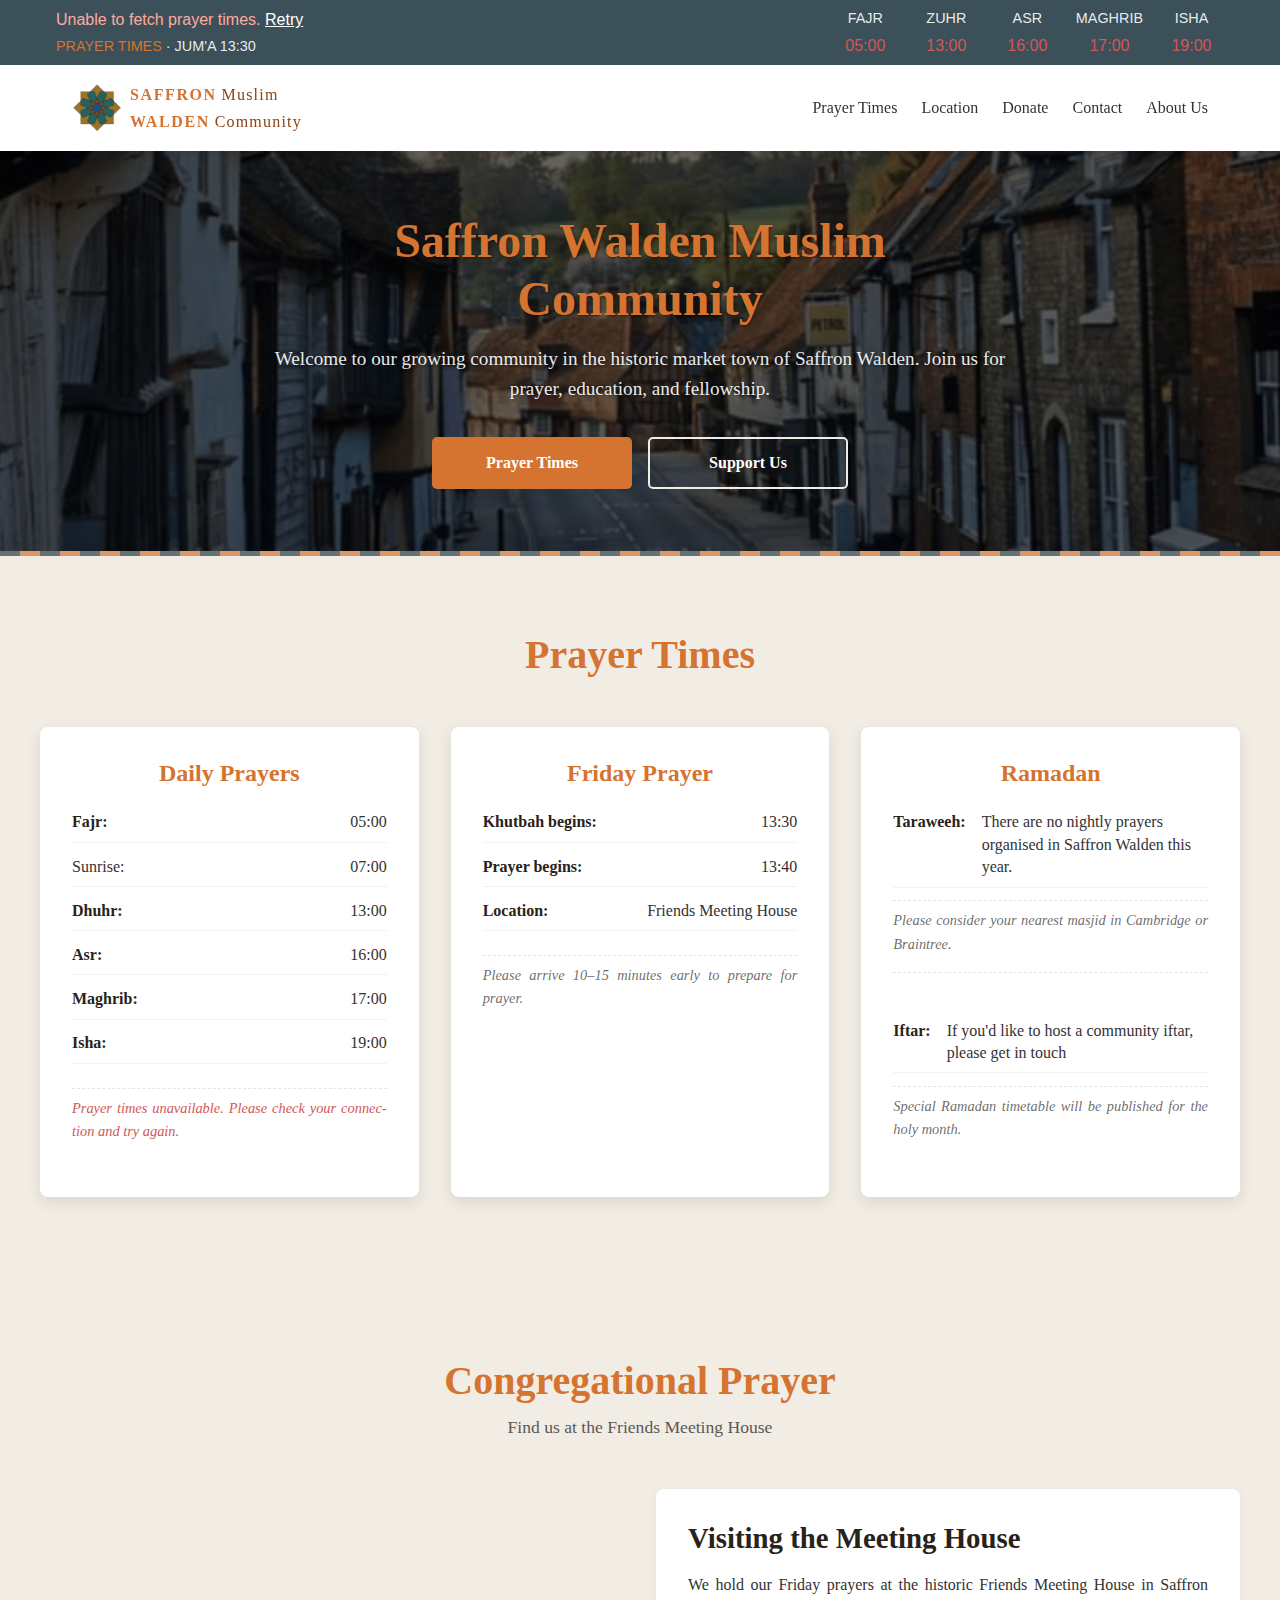
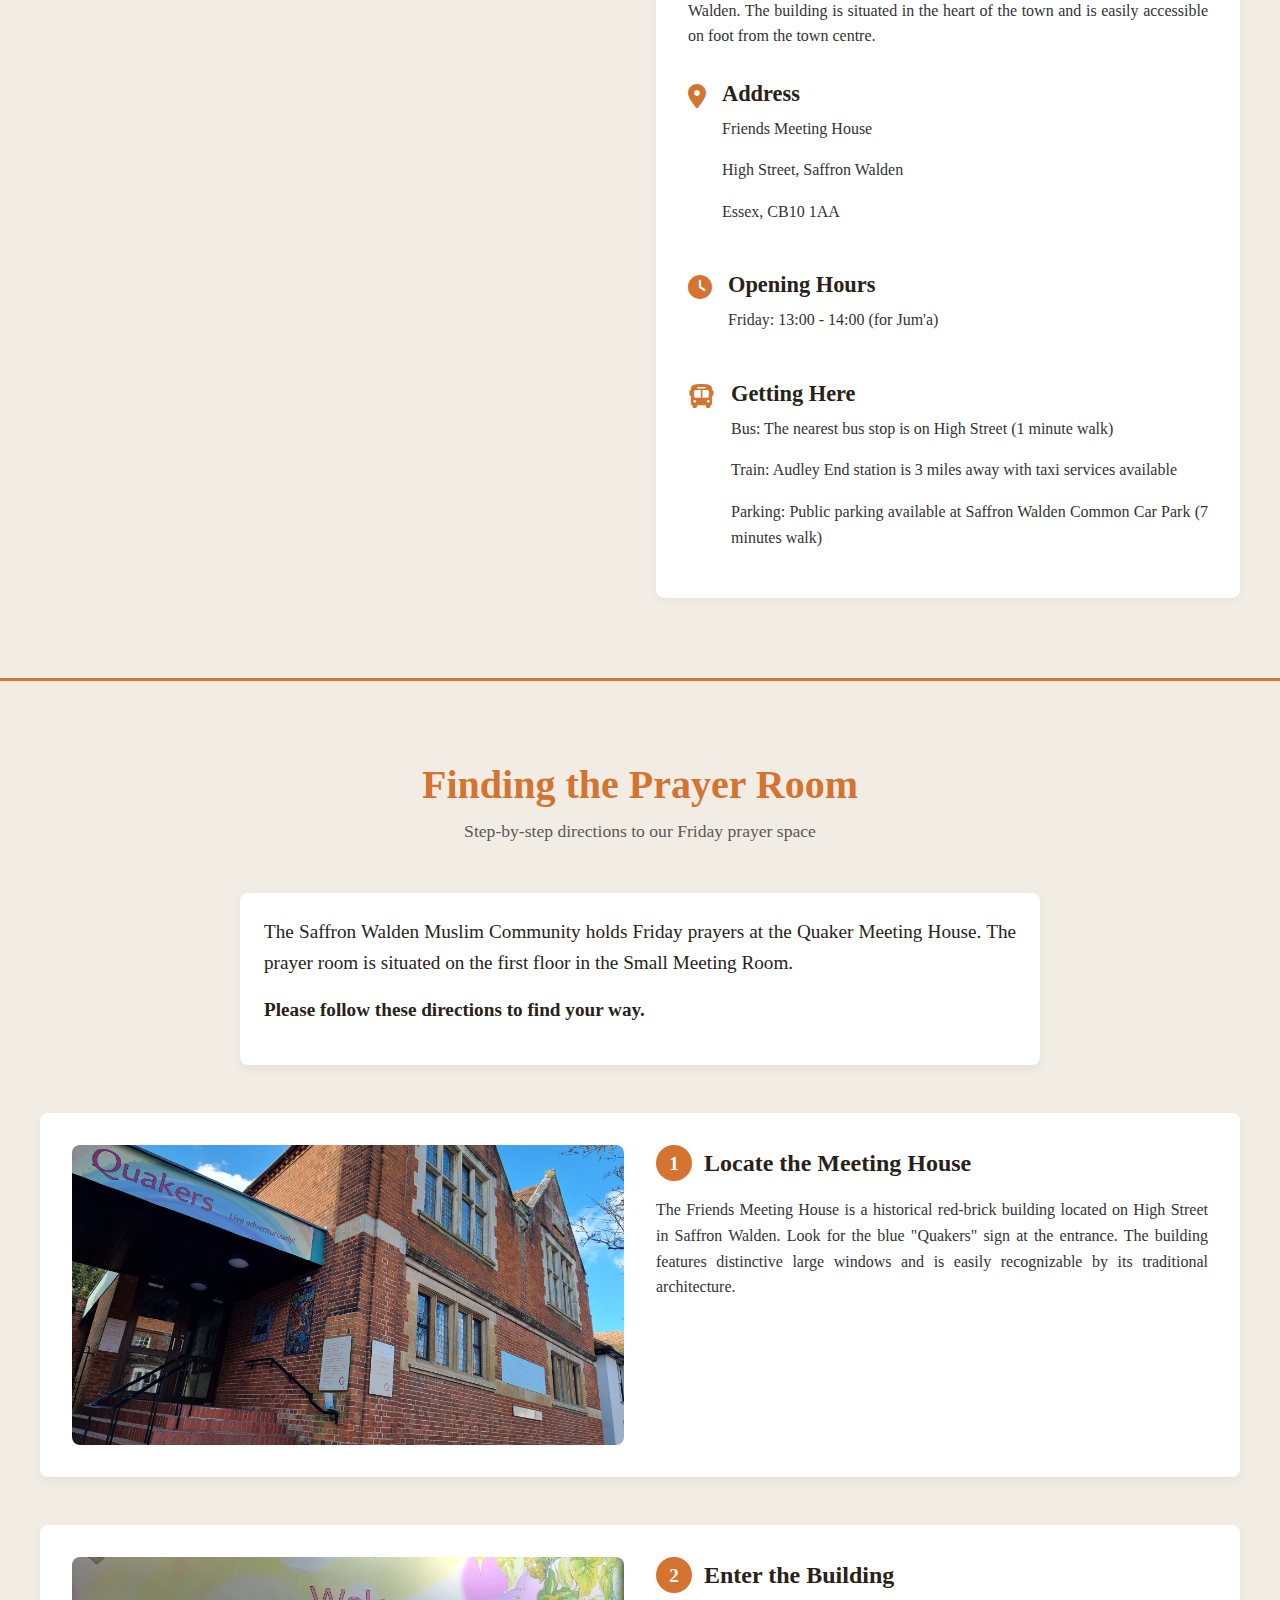
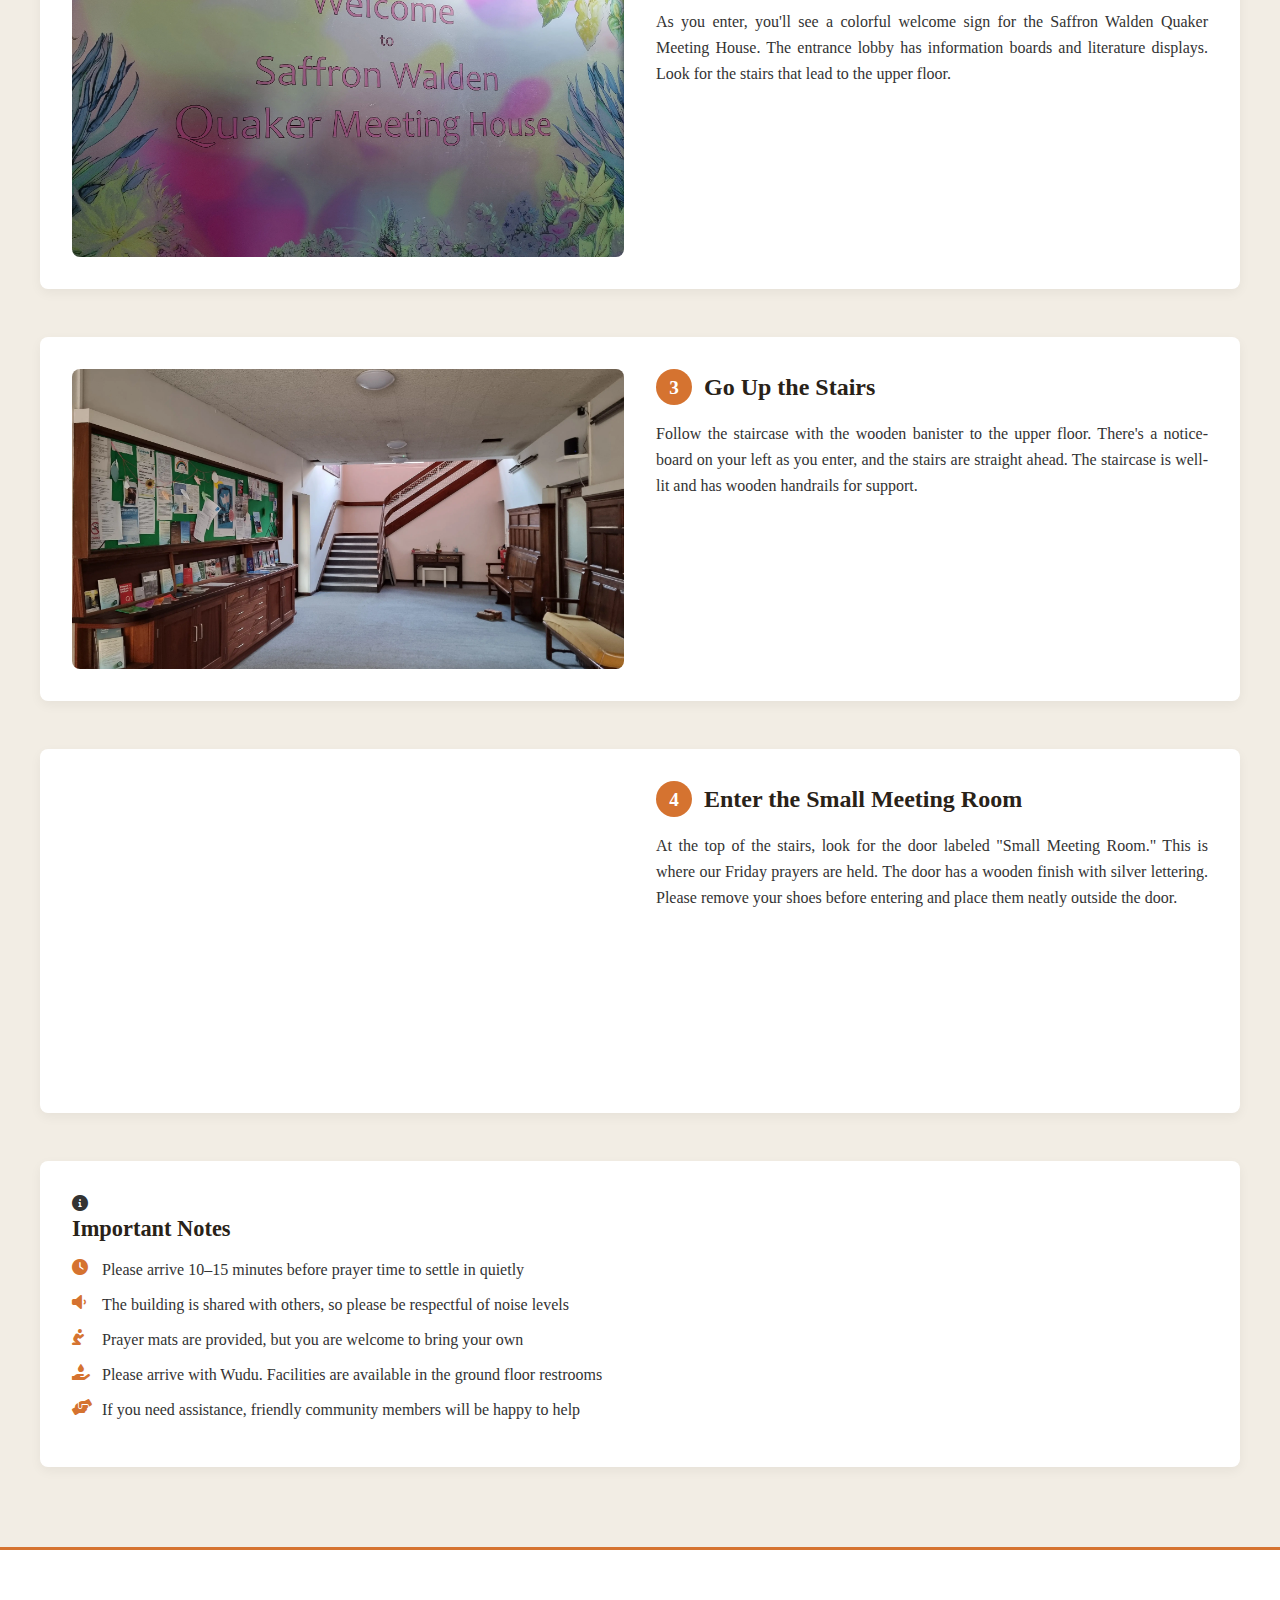
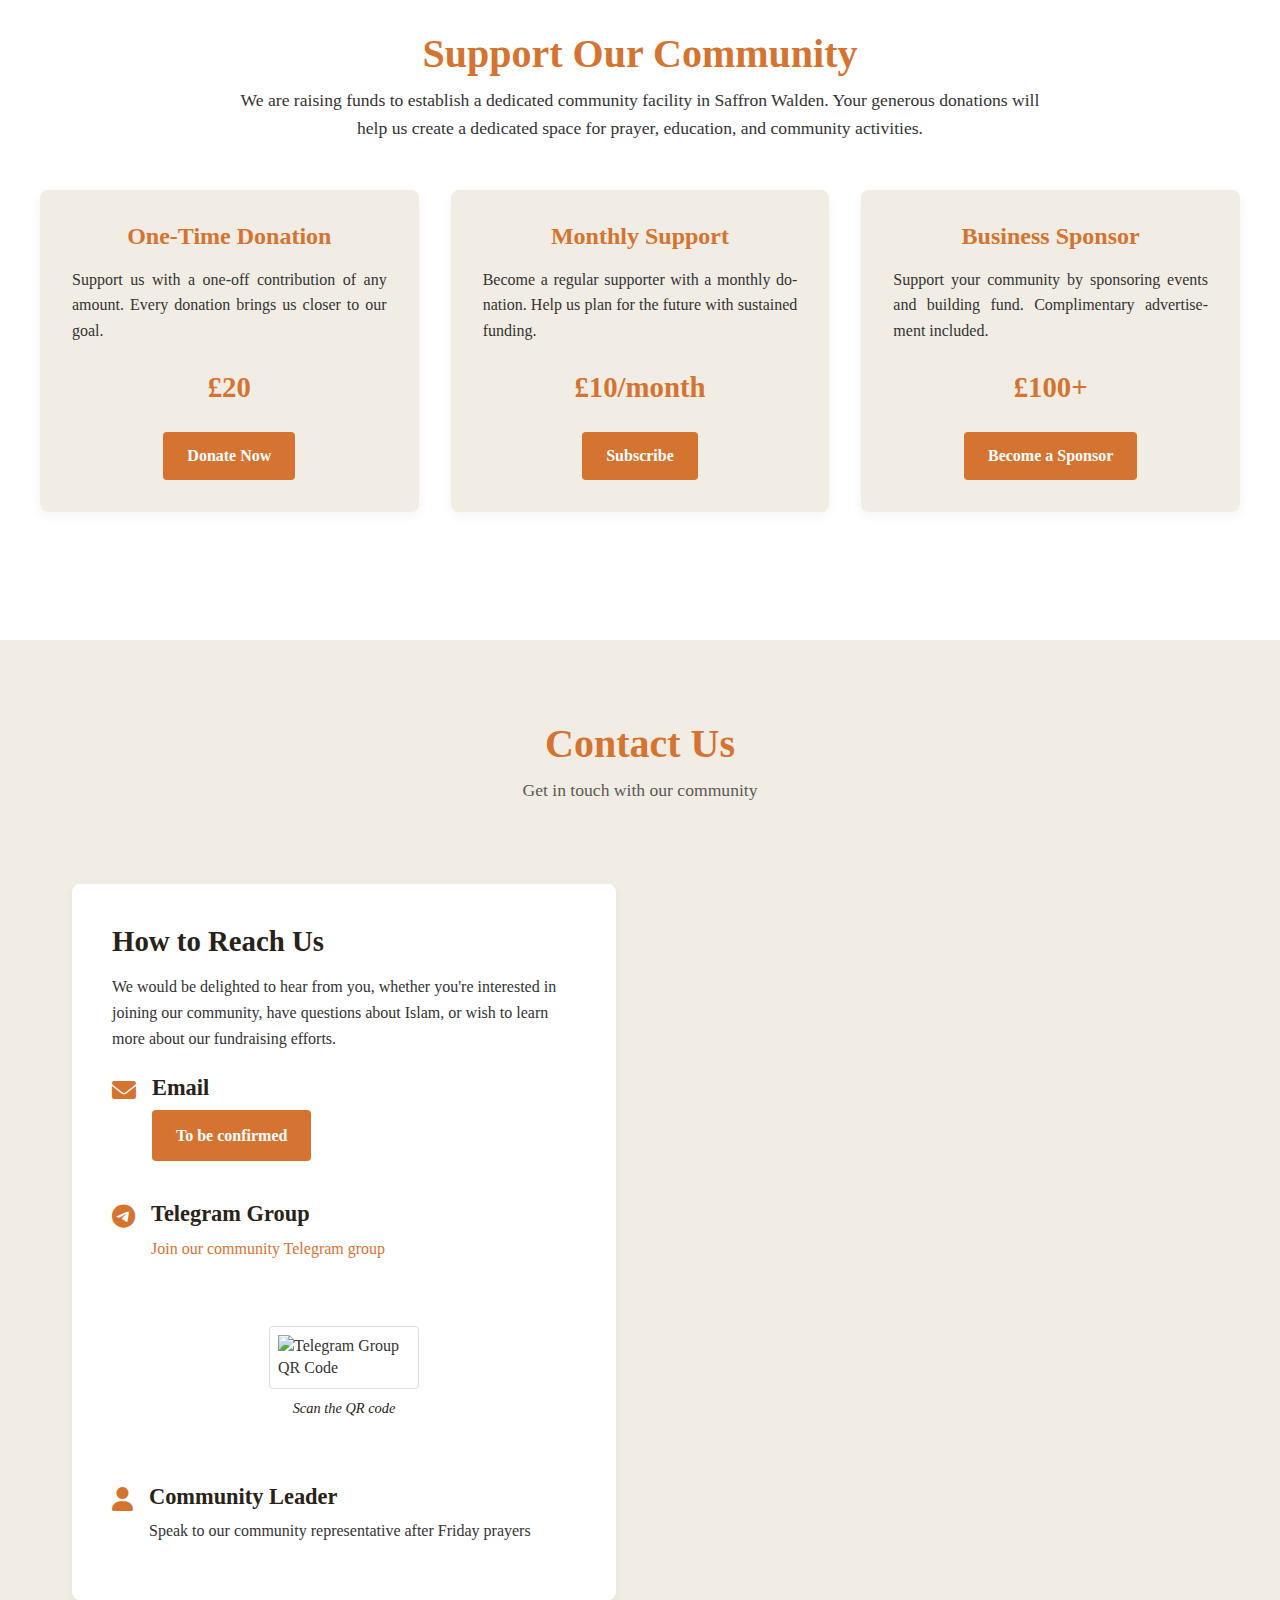
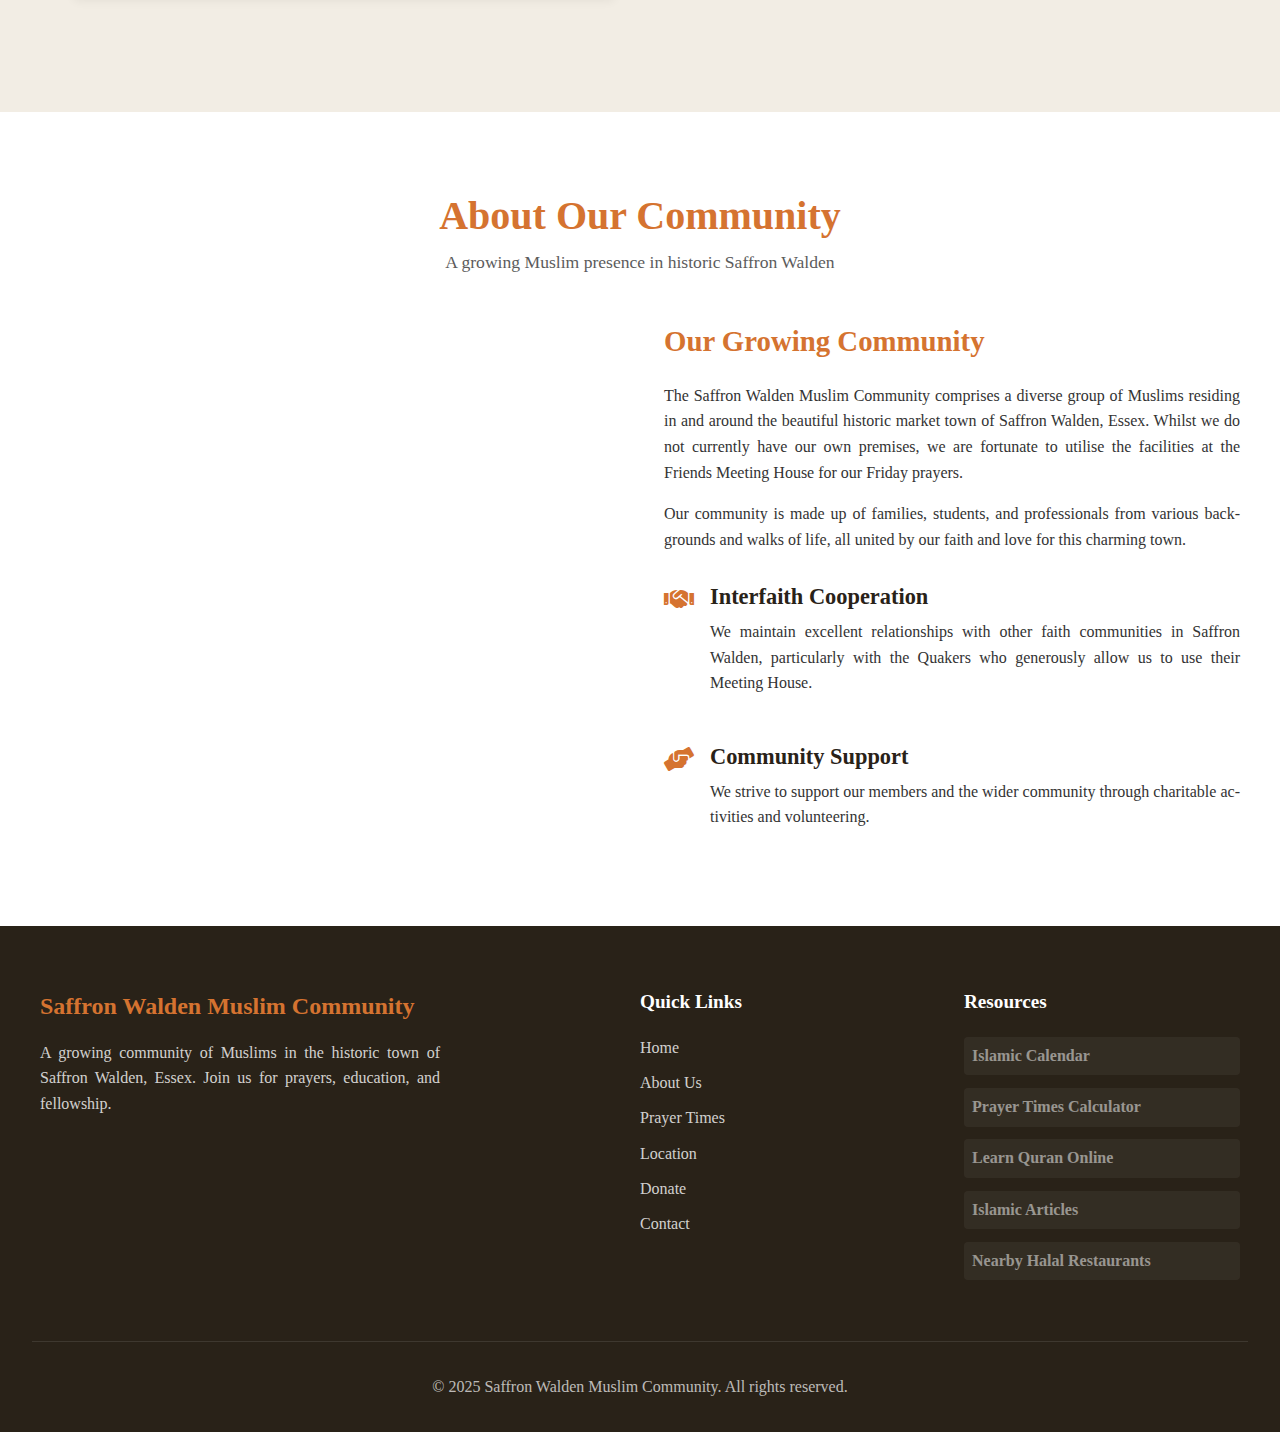
==== commit 0a544511: "Enhancement: Prayer times optimization and location directions" ====
--- a/index.html
+++ b/index.html
@@ -5,48 +5,89 @@
     <meta name="viewport" content="width=device-width, initial-scale=1.0">
     <title>Saffron Walden Muslim Community</title>
     <link rel="stylesheet" href="css/styles.css">
+    <!-- Favicon -->
+    <link rel="icon" href="images/fallback/small/workinglogo.png" type="image/png">
+    <!-- Preconnect to external resources -->
+    <link rel="preconnect" href="https://cdnjs.cloudflare.com">
+    <link rel="preconnect" href="https://api.qrserver.com">
     <!-- You can add Google Fonts here -->
     <link rel="stylesheet" href="https://cdnjs.cloudflare.com/ajax/libs/font-awesome/6.0.0/css/all.min.css">
+    <!-- Theme color for mobile browsers -->
+    <meta name="theme-color" content="#D57330">
+
+    <!-- SEO Meta Tags -->
+    <meta name="description" content="The Saffron Walden Muslim Community provides prayer facilities, and community support for Muslims in Saffron Walden, Essex and surrounding areas.">
+    <meta name="keywords" content="Muslim, Islam, Saffron Walden, Essex, prayer times, mosque, Jummah, Islamic community, Salah">
+    <link rel="canonical" href="https://saffronmuslims.com/">
+    
+    <!-- Schema.org markup for Google -->
+    <script type="application/ld+json">
+    {
+        "@context": "https://schema.org",
+        "@type": "ReligiousOrganization",
+        "name": "Saffron Walden Muslim Community",
+        "url": "https://saffronmuslims.com",
+        "logo": "https://saffronmuslims.com/images/workinglogo.png",
+        "address": {
+        "@type": "PostalAddress",
+        "addressLocality": "Saffron Walden",
+        "addressRegion": "Essex",
+        "postalCode": "CB10 1AA",
+        "streetAddress": "Friends Meeting House, High Street"
+        },
+        "description": "A growing Muslim community in the historic market town of Saffron Walden, Essex.",
+        "telephone": "",
+        "sameAs": ["https://t.me/+_CJlHCCCnI1jMjA8"]
+    }
+    </script>
 </head>
 <body>
+
     <!-- Prayer Times Banner -->
     <div class="prayer-times-banner">
         <div class="prayer-times-container">
-            <!-- Left Column -->
+            <!-- Date Information -->
             <div class="date-column">
                 <div class="date-text">
-                    <span class="dayNumber">22 February 2025 · 23 Sha'ban 1446</span>
+                    <span class="dayNumber">02 March 2025 · 1 Ramadan 1446</span>
                 </div>
                 <div class="juma-details">
-                    JUM'A 13:00 · PRAYER TIMES
-                </div>
-            </div>
-            
-            <!-- Right Column -->
-            <div class="prayer-grid">
-                <div class="prayer-cell"></div>
-                <div class="prayer-header">FAJR</div>
-                <div class="prayer-header">ZUHR</div>
-                <div class="prayer-header">ASR</div>
-                <div class="prayer-header">MAGHRIB</div>
-                <div class="prayer-header">ISHA</div>
-                     
-                <div class="prayer-label">BEGINS</div>
-                <div class="prayer-time" id="fajr-begins">05:24</div>
-                <div class="prayer-time" id="zuhr-begins">12:18</div>
-                <div class="prayer-time" id="asr-begins">15:34</div>
-                <div class="prayer-time" id="maghrib-begins">17:29</div>
-                <div class="prayer-time" id="isha-begins">18:50</div>
+                    <a href="#prayers">PRAYER TIMES</a> · JUM'A 13:30
+                </div>
+            </div>
+            
+            <!-- Prayer Times -->
+            <div class="prayer-times-flex">
+                <div class="prayer-item">
+                    <div class="prayer-name">FAJR</div>
+                    <div class="prayer-value" id="fajr-begins">05:00</div>
+                </div>
+                <div class="prayer-item">
+                    <div class="prayer-name">ZUHR</div>
+                    <div class="prayer-value" id="zuhr-begins">13:00</div>
+                </div>
+                <div class="prayer-item">
+                    <div class="prayer-name">ASR</div>
+                    <div class="prayer-value" id="asr-begins">16:00</div>
+                </div>
+                <div class="prayer-item">
+                    <div class="prayer-name">MAGHRIB</div>
+                    <div class="prayer-value" id="maghrib-begins">17:00</div>
+                </div>
+                <div class="prayer-item">
+                    <div class="prayer-name">ISHA</div>
+                    <div class="prayer-value" id="isha-begins">19:00</div>
+                </div>
             </div>
         </div>
     </div>
 
     <!-- Header Navigation -->
-    <header>
+    <header class="header">
         <div class="header-container">
             <a href="#" class="logo">
                 <div class="logo-icon">
-                    <img src="images/workinglogo.png" alt="Saffron Walden Muslim Community [Working]Logo" class="logo-image">
+                    <img src="images/fallback/large/workinglogo.png" alt="Saffron Walden Muslim Community logo featuring traditional Islamic geometric patterns" class="logo-image">
                 </div>
                 <div class="logo-text">
                     <div class="logo-line">
@@ -54,7 +95,7 @@
                         <span class="logo-secondary">Muslim</span>
                     </div>
                     <div class="logo-line">
-                        <span class="logo-primary">  WALDEN</span>
+                        <span class="logo-primary">WALDEN</span>
                         <span class="logo-secondary">Community</span>
                     </div>
                 </div>
@@ -63,11 +104,11 @@
                 <ul class="nav-menu">
                     <li class="nav-item"><a href="#prayers" class="nav-link">Prayer Times</a></li>
                     <li class="nav-item"><a href="#location" class="nav-link">Location</a></li>
-                    <li class="nav-item"><a href="#donate" class="donate-btn">Donate</a></li>
+                    <li class="nav-item"><a href="#donate" class="nav-link">Donate</a></li>
                     <li class="nav-item"><a href="#contact" class="nav-link">Contact</a></li>
                     <li class="nav-item"><a href="#about" class="nav-link">About Us</a></li>
                 </ul>
-                <button class="mobile-menu-btn">
+                <button class="mobile-menu-btn" aria-label="Toggle navigation menu">
                     <i class="fas fa-bars"></i>
                 </button>
             </nav>
@@ -75,10 +116,10 @@
     </header>
 
     <!-- Hero Section -->
-    <section class="hero">
+    <section class="hero" id="main-content">
         <div class="hero-content">
             <h1 class="hero-title">Saffron Walden Muslim Community</h1>
-            <p class="hero-subtitle">Welcome to our growing community in the historic town of Saffron Walden. Join us for prayer, education, and fellowship.</p>
+            <p class="hero-subtitle">Welcome to our growing community in the historic market town of Saffron Walden. Join us for prayer, education, and fellowship.</p>
             <div class="hero-buttons">
                 <a href="#prayers" class="hero-btn">Prayer Times</a>
                 <a href="#donate" class="hero-btn hero-btn-outline">Support Us</a>
@@ -103,30 +144,30 @@
                         </div -->
                         <div class="prayer-info-item">
                             <span class="prayer-info-label">Fajr:</span>
-                            <span>05:24</span>
+                            <span>05:00</span>
                         </div>
                         <div class="prayer-info-item">
                             <span class="prayer-info-labels">Sunrise:</span>
-                            <span>06:42</span>
+                            <span>07:00</span>
                         </div>
                         <div class="prayer-info-item">
                             <span class="prayer-info-label">Dhuhr:</span>
-                            <span>12:18</span>
+                            <span>13:00</span>
                         </div>
                         <div class="prayer-info-item">
                             <span class="prayer-info-label">Asr:</span>
-                            <span>15:34</span>
+                            <span>16:00</span>
                         </div>
                         <div class="prayer-info-item">
                             <span class="prayer-info-label">Maghrib:</span>
-                            <span>17:29</span>
+                            <span>17:00</span>
                         </div>
                         <div class="prayer-info-item">
                             <span class="prayer-info-label">Isha:</span>
-                            <span>18:50</span>
-                        </div>
-                    </div>
-                    <p class="prayer-card-note">Prayer times updated daily. Asr time shown is according to Hanafi school.</p>
+                            <span>19:00</span>
+                        </div>
+                    </div>
+                    <p class="prayer-card-note">Prayer times updated daily. Asr time shown follows the Hanafi school. Shaf'i school Asr time is <strong>--:--</strong> today.</p>
                 </div>
                 
                 <div class="prayer-card">
@@ -134,18 +175,18 @@
                     <div class="prayer-info">
                         <div class="prayer-info-item">
                             <span class="prayer-info-label">Khutbah begins:</span>
-                            <span>13:00</span>
+                            <span>13:30</span>
                         </div>
                         <div class="prayer-info-item">
                             <span class="prayer-info-label">Prayer begins:</span>
-                            <span>13:10</span>
+                            <span>13:40</span>
                         </div>
                         <div class="prayer-info-item">
                             <span class="prayer-info-label">Location:</span>
                             <span>Friends Meeting House</span>
                         </div>
                     </div>
-                    <p class="prayer-card-note">Please arrive 10-15 minutes early to prepare for prayer.</p>
+                    <p class="prayer-card-note">Please arrive 10–15 minutes early to prepare for prayer.</p>
                 </div>
                 
                 <div class="prayer-card">
@@ -173,19 +214,18 @@
     <section id="location" class="section location-section">
         <div class="section-container">
             <div class="section-title">
-                <h2 class="section-heading">Our Location</h2>
+                <h2 class="section-heading">Congregational Prayer</h2>
                 <p class="section-subheading">Find us at the Friends Meeting House</p>
             </div>
             
             <div class="location-container">
-                <div class="map-container">
-                    <!-- Replace with actual map embed code -->
+                <div class="map-container">                    
                     <iframe src="https://www.google.com/maps/embed?pb=!1m18!1m12!1m3!1d2455.2069792862626!2d0.2366851486572266!3d52.02132694355538!2m3!1f0!2f0!3f0!3m2!1i1024!2i768!4f13.1!3m3!1m2!1s0x47d862800113bc7f%3A0x1b3dbd580bf25256!2sFriends%20Meeting%20House!5e0!3m2!1sen!2suk!4v1740710939743!5m2!1sen!2suk" width="100%" height="100%" style="border:0;" allowfullscreen="" loading="lazy"></iframe>
                 </div>
                 
                 <div class="location-info">
                     <h3>Visiting the Meeting House</h3>
-                    <p>We hold our Friday prayers and community events at the historic Friends Meeting House in Saffron Walden. The building is located in the heart of the town and is easily accessible on foot from the town center.</p>
+                    <p>We hold our Friday prayers at the historic Friends Meeting House in Saffron Walden. The building is situated in the heart of the town and is easily accessible on foot from the town centre.</p>
                     
                     <div class="location-details">
                         <div class="location-detail">
@@ -206,8 +246,7 @@
                             </div>
                             <div class="location-text">
                                 <h4>Opening Hours</h4>
-                                <p>Friday: 12:30 - 15:00 (for Jum'a)</p>
-                                <p>Community events: As announced</p>
+                                <p>Friday: 13:00 - 14:00 (for Jum'a)</p>
                             </div>
                         </div>
                         
@@ -217,9 +256,9 @@
                             </div>
                             <div class="location-text">
                                 <h4>Getting Here</h4>
-                                <p>Bus: The nearest bus stop is on High Street (2 minutes walk)</p>
+                                <p>Bus: The nearest bus stop is on High Street (1 minute walk)</p>
                                 <p>Train: Audley End station is 3 miles away with taxi services available</p>
-                                <p>Parking: Public parking available at Swan Meadow Car Park (5 minutes walk)</p>
+                                <p>Parking: Public parking available at Saffron Walden Common Car Park (7 minutes walk)</p>
                             </div>
                         </div>
                     </div>
@@ -238,15 +277,33 @@
             
             <div class="directions-container">
                 <div class="directions-intro">
-                    <p>The Saffron Walden Muslim Community holds Friday prayers at the Quaker Meeting House. 
-                    The prayer room is located on the first floor in the Small Meeting Room.</p>
-                    <p><strong>Follow these simple directions to find your way.</strong></p>
+                    <p>The Saffron Walden Muslim Community holds Friday prayers at the Quaker Meeting House.
+                        The prayer room is situated on the first floor in the Small Meeting Room.</p>
+                    <p><strong>Please follow these directions to find your way.</strong></p>
                 </div>
                 
                 <div class="directions-steps">
                     <div class="direction-step">
                         <div class="direction-image">
-                            <img src="images/20250221_142612.jpg" alt="Quaker Meeting House Entrance">
+                            <picture>
+                                <source 
+                                    srcset="images/webp/small/20250228_133315.webp 480w,
+                                            images/webp/medium/20250228_133315.webp 768w,
+                                            images/webp/large/20250228_133315.webp 1200w"
+                                    sizes="(max-width: 480px) 480px,
+                                           (max-width: 768px) 768px,
+                                           1200px"
+                                    type="image/webp">
+                                <img src="images/fallback/large/20250228_133315.jpg" 
+                                     srcset="images/fallback/small/20250228_133315.jpg 480w,
+                                             images/fallback/medium/20250228_133315.jpg 768w,
+                                             images/fallback/large/20250228_133315.jpg 1200w"
+                                     sizes="(max-width: 480px) 480px,
+                                            (max-width: 768px) 768px,
+                                            1200px"
+                                     alt="Quaker Meeting House Entrance" 
+                                     loading="lazy">
+                            </picture>
                         </div>
                         <div class="direction-text">
                             <h3><span class="step-number">1</span> Locate the Meeting House</h3>
@@ -260,7 +317,25 @@
                     
                     <div class="direction-step">
                         <div class="direction-image">
-                            <img src="images/20250221_133021.jpg" alt="Welcome Sign Inside Entrance">
+                            <picture>
+                                <source 
+                                    srcset="images/webp/small/20250221_133021.webp 480w,
+                                            images/webp/medium/20250221_133021.webp 768w,
+                                            images/webp/large/20250221_133021.webp 1200w"
+                                    sizes="(max-width: 480px) 480px,
+                                           (max-width: 768px) 768px,
+                                           1200px"
+                                    type="image/webp">
+                                <img src="images/fallback/large/20250221_133021.jpg" 
+                                     srcset="images/fallback/small/20250221_133021.jpg 480w,
+                                             images/fallback/medium/20250221_133021.jpg 768w,
+                                             images/fallback/large/20250221_133021.jpg 1200w"
+                                     sizes="(max-width: 480px) 480px,
+                                            (max-width: 768px) 768px,
+                                            1200px"
+                                     alt="Welcome Sign Inside Entrance" 
+                                     loading="lazy">
+                            </picture>
                         </div>
                         <div class="direction-text">
                             <h3><span class="step-number">2</span> Enter the Building</h3>
@@ -274,7 +349,25 @@
                     
                     <div class="direction-step">
                         <div class="direction-image">
-                            <img src="images/20250221_133015.jpg" alt="Staircase to Upper Floor">
+                            <picture>
+                                <source 
+                                    srcset="images/webp/small/20250221_133015.webp 480w,
+                                            images/webp/medium/20250221_133015.webp 768w,
+                                            images/webp/large/20250221_133015.webp 1200w"
+                                    sizes="(max-width: 480px) 480px,
+                                           (max-width: 768px) 768px,
+                                           1200px"
+                                    type="image/webp">
+                                <img src="images/fallback/large/20250221_133015.jpg" 
+                                     srcset="images/fallback/small/20250221_133015.jpg 480w,
+                                             images/fallback/medium/20250221_133015.jpg 768w,
+                                             images/fallback/large/20250221_133015.jpg 1200w"
+                                     sizes="(max-width: 480px) 480px,
+                                            (max-width: 768px) 768px,
+                                            1200px"
+                                     alt="Staircase to Upper Floor" 
+                                     loading="lazy">
+                            </picture>
                         </div>
                         <div class="direction-text">
                             <h3><span class="step-number">3</span> Go Up the Stairs</h3>
@@ -288,7 +381,25 @@
                     
                     <div class="direction-step">
                         <div class="direction-image">
-                            <img src="images/20250221_132936.jpg" alt="Small Meeting Room Door">
+                            <picture>
+                                <source 
+                                    srcset="images/webp/small/20250221_132936.webp 480w,
+                                            images/webp/medium/20250221_132936.webp 768w,
+                                            images/webp/large/20250221_132936.webp 1200w"
+                                    sizes="(max-width: 480px) 480px,
+                                           (max-width: 768px) 768px,
+                                           1200px"
+                                    type="image/webp">
+                                <img src="images/fallback/large/20250221_132936.jpg" 
+                                     srcset="images/fallback/small/20250221_132936.jpg 480w,
+                                             images/fallback/medium/20250221_132936.jpg 768w,
+                                             images/fallback/large/20250221_132936.jpg 1200w"
+                                     sizes="(max-width: 480px) 480px,
+                                            (max-width: 768px) 768px,
+                                            1200px"
+                                     alt="Small Meeting Room Door" 
+                                     loading="lazy">
+                            </picture>
                         </div>
                         <div class="direction-text">
                             <h3><span class="step-number">4</span> Enter the Small Meeting Room</h3>
@@ -308,10 +419,10 @@
                     <div class="directions-note-text">
                         <h4>Important Notes</h4>
                         <ul class="directions-list">
-                            <li><i class="fas fa-clock note-icon"></i> Please arrive 10-15 minutes before prayer time to settle in quietly</li>
+                            <li><i class="fas fa-clock note-icon"></i> Please arrive 10–15 minutes before prayer time to settle in quietly</li>
                             <li><i class="fas fa-volume-down note-icon"></i> The building is shared with others, so please be respectful of noise levels</li>
-                            <li><i class="fas fa-pray note-icon"></i> Prayer mats are provided, but you're welcome to bring your own</li>
-                            <li><i class="fas fa-hand-holding-water note-icon"></i> Wudu (ablution) facilities are available in the ground floor restrooms</li>
+                            <li><i class="fas fa-pray note-icon"></i> Prayer mats are provided, but you are welcome to bring your own</li>
+                            <li><i class="fas fa-hand-holding-water note-icon"></i> Please arrive with Wudu. Facilities are available in the ground floor restrooms</li>
                             <li><i class="fas fa-hands-helping note-icon"></i> If you need assistance, friendly community members will be happy to help</li>
                         </ul>
                     </div>
@@ -325,36 +436,36 @@
         <div class="section-container">
             <div class="section-title">
                 <h2 class="section-heading donation-title">Support Our Community</h2>
-                <p class="donation-description">We are fundraising to establish a permanent mosque in Saffron Walden. Your generous donations will help us create a dedicated space for prayer, education, and community activities.</p>
+                <p class="donation-description">We are raising funds to establish a dedicated community facility in Saffron Walden. Your generous donations will help us create a dedicated space for prayer, education, and community activities.</p>
             </div>
             
             <div class="donation-cards">
                 <div class="donation-card">
                     <h3 class="donation-card-title">One-Time Donation</h3>
-                    <p class="donation-card-description">Support our mosque fund with a one-time contribution of any amount. Every donation brings us closer to our goal.</p>
+                    <p class="donation-card-description">Support us with a one-off contribution of any amount. Every donation brings us closer to our goal.</p>
                     <div class="donation-amount">£20</div>
-                    <a href="#" class="donation-btn">Donate Now</a>
+                    <a href="#" class="donation-btn donate-alert">Donate Now</a>
                 </div>
                 
                 <div class="donation-card">
                     <h3 class="donation-card-title">Monthly Support</h3>
                     <p class="donation-card-description">Become a regular supporter with a monthly donation. Help us plan for the future with sustained funding.</p>
                     <div class="donation-amount">£10/month</div>
-                    <a href="#" class="donation-btn">Subscribe</a>
+                    <a href="#" class="donation-btn donate-alert">Subscribe</a>
                 </div>
                 
                 <div class="donation-card">
                     <h3 class="donation-card-title">Business Sponsor</h3>
-                    <p class="donation-card-description">Patronise your community by sponsoring events, and support building fund contributions. Complimentary advert included.</p>
+                    <p class="donation-card-description">Support your community by sponsoring events and building fund. Complimentary advertisement included.</p>
                     <div class="donation-amount">£100+</div>
-                    <a href="#" class="donation-btn">Become a Sponsor</a>
-                </div>
-            </div>
-            
-            <div class="donation-progress">
+                    <a href="#" class="donation-btn donate-alert">Become a Sponsor</a>
+                </div>
+            </div>
+            
+            <!-- div class="donation-progress">
                 <div class="progress-stats">
                     <div class="progress-stat">
-                        <div class="progress-number">£10,000</div>
+                        <div class="progress-number">£1,000</div>
                         <div class="progress-label">Raised so far</div>
                     </div>
                     <div class="progress-stat">
@@ -370,7 +481,7 @@
                     <div class="progress-bar" style="width: 10.5%;"></div>
                 </div>
                 <div class="progress-text">5% of our goal reached</div>
-            </div>
+            </div -->
         </div>
     </section>
 
@@ -385,7 +496,7 @@
             <div class="contact-container">
                 <div class="contact-info">
                     <h3>How to Reach Us</h3>
-                    <p>We'd love to hear from you, whether you're interested in joining our community, have questions about Islam, or want to learn more about our fundraising.</p>
+                    <p>We would be delighted to hear from you, whether you're interested in joining our community, have questions about Islam, or wish to learn more about our fundraising efforts.</p>
                     
                     <div class="contact-details">
                         <div class="contact-item">
@@ -394,7 +505,7 @@
                             </div>
                             <div class="contact-text">
                                 <h4>Email</h4>
-                                <p><a href="mailto:info@swmuslimcommunity.org">To be confirmed</a></p>
+                                <p><a href="#" class="donation-btn external-alert">To be confirmed</a></p>
                             </div>
                         </div>
                         
@@ -414,7 +525,7 @@
                             </div>
                             <div class="contact-text">
                                 <h4>Telegram Group</h4>
-                                <p><a href="https://t.me/+_CJlHCCCnI1jMjA8" target="_blank">Join our community Telegram group</a></p>
+                                <p><a href="https://t.me/+_CJlHCCCnI1jMjA8" target="_blank" rel="noopener noreferrer">Join our community Telegram group</a></p>
                             </div>
                         </div>
         
@@ -471,11 +582,29 @@
             
             <div class="about-content">
                 <div class="about-image">
-                    <img src="images/20250221_133037.jpg" alt="Friends Meeting House, Saffron Walden">
+                    <picture>
+                        <source 
+                            srcset="images/webp/small/20250221_133037.webp 480w,
+                                    images/webp/medium/20250221_133037.webp 768w,
+                                    images/webp/large/20250221_133037.webp 1200w"
+                            sizes="(max-width: 480px) 480px,
+                                   (max-width: 768px) 768px,
+                                   1200px"
+                            type="image/webp">
+                        <img src="images/fallback/large/20250221_133037.jpg" 
+                             srcset="images/fallback/small/20250221_133037.jpg 480w,
+                                     images/fallback/medium/20250221_133037.jpg 768w,
+                                     images/fallback/large/20250221_133037.jpg 1200w"
+                             sizes="(max-width: 480px) 480px,
+                                    (max-width: 768px) 768px,
+                                    1200px"
+                             alt="Friends Meeting House, Saffron Walden" 
+                             loading="lazy">
+                    </picture>
                 </div>
                 <div class="about-text">
                     <h3>Our Growing Community</h3>
-                    <p>The Saffron Walden Muslim Community is a diverse group of Muslims living in and around the beautiful historic market town of Saffron Walden, Essex. Although we currently do not have our own mosque building, we are blessed to use the facilities at the Friends Meeting House for our Friday prayers.</p>
+                    <p>The Saffron Walden Muslim Community comprises a diverse group of Muslims residing in and around the beautiful historic market town of Saffron Walden, Essex. Whilst we do not currently have our own premises, we are fortunate to utilise the facilities at the Friends Meeting House for our Friday prayers.</p>
                     <p>Our community is made up of families, students, and professionals from various backgrounds and walks of life, all united by our faith and love for this charming town.</p>
                     
                     <div class="feature-list">
@@ -538,7 +667,7 @@
                     <li><a href="#about">About Us</a></li>
                     <li><a href="#prayers">Prayer Times</a></li>
                     <li><a href="#location">Location</a></li>
-                    <li><a href="#events">Events</a></li>
+                    <!-- li><a href="#events">Events</a></li -->
                     <li><a href="#donate">Donate</a></li>
                     <li><a href="#contact">Contact</a></li>
                 </ul>
@@ -547,11 +676,11 @@
             <div class="footer-links-col">
                 <h4 class="footer-heading">Resources</h4>
                 <ul class="footer-links">
-                    <li><a href="#">Islamic Calendar</a></li>
-                    <li><a href="#">Prayer Times Calculator</a></li>
-                    <li><a href="#">Learn Quran Online</a></li>
-                    <li><a href="#">Islamic Articles</a></li>
-                    <li><a href="#">Nearby Halal Restaurants</a></li>
+                    <li><a href="#" class="donation-btn external-alert">Islamic Calendar</a></li>
+                    <li><a href="#" class="donation-btn external-alert">Prayer Times Calculator</a></li>
+                    <li><a href="#" class="donation-btn external-alert">Learn Quran Online</a></li>
+                    <li><a href="#" class="donation-btn external-alert">Islamic Articles</a></li>
+                    <li><a href="#" class="donation-btn external-alert">Nearby Halal Restaurants</a></li>
                 </ul>
             </div>
             
--- a/css/styles.css
+++ b/css/styles.css
@@ -1,26 +1,76 @@
-/* Main CSS File for Saffron Walden Muslim Community Website */
-
-:root {
+/* 
+ * Saffron Walden Muslim Community Website
+ * Main Stylesheet
+ * 
+ * Table of Contents:
+ * 1. CSS Variables & Base Styles
+ * 2. Typography
+ * 3. Layout & Grid Utilities
+ * 4. Header & Navigation
+ * 5. Prayer Times Banner
+ * 6. Hero Section
+ * 7. Section Components
+ * 8. Prayer Times Section
+ * 9. Location & Directions
+ * 10. Donation Components
+ * 11. Contact Section
+ * 12. About Section
+ * 13. Footer
+ * 14. Animations & Effects
+ * 15. Utility Classes
+ * 16. Media Queries
+ */
+
+/* ===================================
+   1. CSS Variables & Base Styles
+   =================================== */
+   :root {
+    /* Primary Color Palette - Inspired by local Saffron Walden architecture */
     --primary-color: #D57330; /* Terracotta/orange from local buildings */
     --secondary-color: #8B4513; /* Saddle brown from timber frames */
     --accent-color: #283e4a; /* Tudor timber dark */
     --light-color: #f2ede4; /* Off-white/cream */
     --dark-color: #292218; /* Deep brown */
     --text-color: #333333;
+    
+    /* Supportive Pastel Palette */
     --pastel-pink: #e6c6c9;
     --pastel-blue: #b8d1e0;
     --pastel-yellow: #f0e6a6;
     --pastel-lavender: #d9c7e5;
-    --transition: all 0.3s ease;
-}
-
-/* Font family utilities */
-.font-title {
-    font-family: 'Cinzel', Georgia, serif;
-}
-
-.font-body {
-    font-family: 'EB Garamond', Georgia, serif;
+    
+    /* Functional Colors */
+    --success-color: #4CAF50;
+    --warning-color: #FFC107;
+    --error-color: #d25757;
+    --info-color: #2196F3;
+    
+    /* Spacing Variables */
+    --spacing-xs: 0.25rem;
+    --spacing-sm: 0.5rem;
+    --spacing-md: 1rem;
+    --spacing-lg: 1.5rem;
+    --spacing-xl: 2rem;
+    --spacing-xxl: 3rem;
+    
+    /* Border Radius */
+    --border-radius-sm: 4px;
+    --border-radius-md: 8px;
+    --border-radius-lg: 12px;
+    
+    /* Shadows */
+    --shadow-sm: 0 2px 5px rgba(0, 0, 0, 0.1);
+    --shadow-md: 0 4px 12px rgba(0, 0, 0, 0.1);
+    --shadow-lg: 0 8px 25px rgba(0, 0, 0, 0.15);
+    
+    /* Transitions */
+    --transition-fast: all 0.2s ease;
+    --transition-medium: all 0.3s ease;
+    --transition-slow: all 0.5s ease;
+    
+    /* Container Widths */
+    --container-max-width: 1200px;
+    --container-padding: 2rem;
 }
 
 /* Reset and Base Styles */
@@ -30,79 +80,215 @@
     box-sizing: border-box;
 }
 
+html {
+    scroll-behavior: smooth;
+}
+
 body {
     background-color: var(--light-color);
     color: var(--text-color);
     line-height: 1.4;
     font-family: 'EB Garamond', 'Georgia', serif;
-}
-
-/* Header & Navigation */
-.prayer-times-banner {
-    background-color: rgba(40, 62, 74, 0.9);
-    color: var(--light-color);
-    padding: 0.5rem 0;
-    font-family: 'Segoe UI', Tahoma, Geneva, Verdana, sans-serif;
-}
-
-.prayer-times-container {
+    overflow-x: hidden;
+}
+
+img {
+    max-width: 100%;
+    height: auto;
+}
+
+a {
+    text-decoration: none;
+    color: var(--primary-color);
+    transition: var(--transition-medium);
+}
+
+a:hover {
+    color: var(--secondary-color);
+}
+
+button {
+    cursor: pointer;
+    font-family: inherit;
+}
+
+ul {
+    list-style: none;
+}
+
+.about-text p,
+.location-info p,
+.direction-text p,
+.directions-intro p,
+.prayer-card-note,
+.donation-description,
+.donation-card-description,
+.footer-about p {
+    text-align: justify;
+    hyphens: auto;
+}
+
+/* Add subtle serif characteristics to paragraph text for classical British aesthetic */
+p {
+    font-family: 'EB Garamond', Georgia, 'Times New Roman', serif;
+}
+
+/* Enhance readability with slightly increased line height */
+.direction-text p,
+.about-text p,
+.location-info p {
+    line-height: 1.6;
+}
+
+/* Improve spacing between paragraphs */
+p + p {
+    margin-top: 0.8rem;
+}
+
+/* British-style quotation marks */
+.quote {
+    quotes: '\201C' '\201D' '\2018' '\2019';
+}
+
+/* ===================================
+   2. Typography
+   =================================== */
+h1 {
+    font-family: 'Cinzel', Georgia, serif;
+    font-weight: 700;
+    line-height: 1.2;
+    color: var(--primary-color);
+    margin-bottom: var(--spacing-md);
+}
+
+h2, h3, h4, h5, h6 {
+    font-family: 'Cinzel', Georgia, serif;
+    font-weight: 700;
+    line-height: 1.2;
+    color: var(--dark-color);
+    margin-bottom: var(--spacing-md);
+}
+
+h1 {
+    font-size: 3rem;
+}
+
+h2 {
+    font-size: 2.5rem;
+    color: var(--primary-color);
+}
+
+h3 {
+    font-size: 1.8rem;
+}
+
+h4 {
+    font-size: 1.4rem;
+}
+
+h5 {
+    font-size: 1.2rem;
+}
+
+h6 {
+    font-size: 1rem;
+}
+
+p {
+    margin-bottom: var(--spacing-md);
+    line-height: 1.6;
+}
+
+.font-title {
+    font-family: 'Cinzel', Georgia, serif;
+}
+
+.font-body {
+    font-family: 'EB Garamond', Georgia, serif;
+}
+
+/* ===================================
+   3. Layout & Grid Utilities
+   =================================== */
+.container {
+    max-width: var(--container-max-width);
+    margin: 0 auto;
+    padding: 0 var(--container-padding);
+}
+
+.section {
+    padding: 5rem var(--container-padding);
+}
+
+.section-container {
+    max-width: var(--container-max-width);
+    margin: 0 auto;
+}
+
+.section-title {
+    text-align: center;
+    margin-bottom: var(--spacing-xxl);
+}
+
+.section-heading {
+    font-size: 2.5rem;
+    color: var(--primary-color);
+    margin-bottom: var(--spacing-sm);
+}
+
+.section-subheading {
+    color: var(--text-color);
+    font-size: 1.1rem;
+    opacity: 0.8;
+}
+
+/* Common grid layouts */
+.grid {
     display: grid;
-    grid-template-columns: 1fr 1fr;
+    gap: var(--spacing-xl);
+}
+
+.grid-2 {
+    grid-template-columns: repeat(2, 1fr);
+}
+
+.grid-3 {
+    grid-template-columns: repeat(3, 1fr);
+}
+
+.grid-4 {
+    grid-template-columns: repeat(4, 1fr);
+}
+
+.grid-auto {
+    grid-template-columns: repeat(auto-fit, minmax(280px, 1fr));
+}
+
+/* Flex utilities */
+.flex {
+    display: flex;
+}
+
+.flex-center {
     justify-content: center;
-    max-width: 1200px;
-    margin: 0 auto;
-    gap: 2rem;
-    padding: 0 1rem;
-}
-
-.prayer-grid {
-    display: grid;
-    grid-template-columns: auto repeat(5, 1fr);
-    gap: 1rem;
     align-items: center;
 }
 
-.prayer-header {
-    font-size: 0.9rem;
-    font-weight: 500;
-    text-align: center;
-    color: rgba(255, 255, 255, 0.9);
-}
-
-.prayer-label {
-    font-size: 0.9rem;
-    color: rgba(255, 255, 255, 0.9);
-}
-
-.prayer-time {
-    margin: 0.9rem;
-    text-align:center;
-}
-
-.date-column {
-    display: flex;
+.flex-between {
+    justify-content: space-between;
+    align-items: center;
+}
+
+.flex-column {
     flex-direction: column;
-    gap: 0.25rem;
-}
-
-.date-text {
-    font-size: 1rem;
-    line-height: 1.5;
-}
-
-.ordinal-date {
-    color: var(--primary-color);
-}
-
-.juma-details {
-    font-size: 0.9rem;
-    color: rgba(255, 255, 255, 0.9);
-}
-
-/*Navigation*/
+}
+
+/* ===================================
+   4. Header & Navigation
+   =================================== */
 .header {
     background-color: white;
-    box-shadow: 0 2px 10px rgba(0,0,0,0.1);
+    box-shadow: var(--shadow-sm);
     position: sticky;
     top: 0;
     z-index: 100;
@@ -113,7 +299,7 @@
     justify-content: space-between;
     align-items: center;
     padding: 1rem 2rem;
-    max-width: 1200px;
+    max-width: var(--container-max-width);
     margin: 0 auto;
 }
 
@@ -173,7 +359,7 @@
     color: var(--text-color);
     text-decoration: none;
     font-weight: 500;
-    transition: var(--transition);
+    transition: var(--transition-medium);
     position: relative;
 }
 
@@ -185,12 +371,11 @@
     width: 0;
     height: 2px;
     background-color: var(--primary-color);
-    transition: var(--transition);
+    transition: var(--transition-medium);
 }
 
 .nav-link:hover {
-    background-color: var(--accent-color);
-    color: var(--secondary-color);
+    color: var(--primary-color);
 }
 
 .nav-link:hover::after {
@@ -206,12 +391,100 @@
     cursor: pointer;
 }
 
-/* Hero Section */
+/* ===================================
+   5. Prayer Times Banner
+   =================================== */
+.prayer-times-banner {
+    background-color: rgba(40, 62, 74, 0.9);
+    color: var(--light-color);
+    padding: 0.5rem 0;
+    font-family: 'Segoe UI', Tahoma, Geneva, Verdana, sans-serif;
+}
+
+.prayer-times-container {
+    display: flex;
+    flex-direction: row;
+    justify-content: space-between;
+    align-items: center;
+    max-width: 1200px;
+    margin: 0 auto;
+    padding: 0 1rem;
+}
+
+.date-column {
+    display: flex;
+    flex-direction: column;
+    gap: 0.25rem;
+}
+
+.date-text {
+    font-size: 1rem;
+    line-height: 1.5;
+    font-variant-numeric: tabular-nums;
+}
+
+.ordinal-date {
+    color: var(--primary-color);
+}
+
+.juma-details {
+    font-size: 0.9rem;
+    color: rgba(255, 255, 255, 0.9);
+}
+
+.prayer-times-flex {
+    display: flex;
+    flex-wrap: wrap;
+    justify-content: flex-end;
+    gap: 1rem;
+    align-items: center;
+}
+
+.prayer-item {
+    display: flex;
+    flex-direction: column;
+    align-items: center;
+    min-width: 65px;
+    text-align: center;
+}
+
+.prayer-name {
+    font-size: 0.9rem;
+    font-weight: 500;
+    color: rgba(255, 255, 255, 0.9);
+    margin-bottom: 0.15rem;
+}
+
+.prayer-value {
+    font-size: 1rem;
+    margin-top: 0.25rem;
+}
+
+/* Prayer time loading/error states */
+.prayer-time-loading {
+    opacity: 0.7;
+    animation: pulsePrayerTime 1.5s infinite;
+}
+
+.prayer-time-error {
+    color: var(--error-color);
+}
+
+@keyframes pulsePrayerTime {
+    0% { opacity: 0.7; }
+    50% { opacity: 0.4; }
+    100% { opacity: 0.7; }
+}
+
+/* ===================================
+   6. Hero Section
+   =================================== */
 .hero {
-    background: linear-gradient(rgba(0,0,0,0.5), rgba(0,0,0,0.5)), url('../images/bridge-street.png');
+    background: linear-gradient(rgba(0,0,0,0.6), rgba(0,0,0,0.6)), url('../images/fallback/large/bridge-street.jpg');
     background-size: cover;
     background-position: center;
-    height: 70vh;
+    height: auto;
+    min-height: 400px;
     display: flex;
     align-items: center;
     justify-content: center;
@@ -229,31 +502,51 @@
 .hero-title {
     font-size: 3rem;
     margin-bottom: 1rem;
+    text-shadow: 1px 1px 3px rgba(0, 0, 0, 0.5);
 }
 
 .hero-subtitle {
     font-size: 1.2rem;
     margin-bottom: 2rem;
     opacity: 0.9;
+    text-shadow: 1px 1px 3px rgba(0, 0, 0, 0.5);
+}
+
+.hero-buttons {
+    display: flex;
+    gap: var(--spacing-md);
+    justify-content: center;
 }
 
 .hero-btn {
     display: inline-block;
     padding: 0.8rem 1.5rem;
     background-color: var(--primary-color);
-    color: var(--accent-color);
+    color: white;
     text-decoration: none;
     border-radius: 5px;
     font-weight: bold;
-    transition: var(--transition);
-    border: 2px solid var(--accent-color);
+    transition: var(--transition-medium);
+    border: 2px solid transparent;
     min-width: 200px;
+    text-align: center;
 }
 
 .hero-btn:hover {
     transform: translateY(-3px);
     box-shadow: 0 4px 8px rgba(0,0,0,0.2);
     background-color: var(--light-color);
+    color: var(--primary-color);
+}
+
+.hero-btn-outline {
+    background-color: transparent;
+    border-color: var(--light-color);
+}
+
+.hero-btn-outline:hover {
+    background-color: var(--light-color);
+    color: var(--primary-color);
 }
 
 .hero::after {
@@ -269,7 +562,9 @@
     opacity: 0.7;
 }
 
-/* Section Styles */
+/* ===================================
+   7. Section Components
+   =================================== */
 .section {
     padding: 5rem 2rem;
 }
@@ -296,7 +591,9 @@
     opacity: 0.8;
 }
 
-/* Prayer Times Cards */
+/* ===================================
+   8. Prayer Times Section
+   =================================== */
 .prayer-cards {
     display: grid;
     grid-template-columns: repeat(auto-fit, minmax(280px, 1fr));
@@ -308,7 +605,7 @@
     padding: 2rem;
     border-radius: 8px;
     box-shadow: 0 5px 15px rgba(0,0,0,0.1);
-    transition: var(--transition);
+    transition: var(--transition-medium);
 }
 
 .prayer-card:hover {
@@ -360,173 +657,29 @@
     border-top: 1px dashed rgba(0,0,0,0.1);
 }
 
-/* Add hover effect to prayer cards */
-.prayer-card {
-    transition: transform 0.3s ease, box-shadow 0.3s ease;
-}
-
-.prayer-card:hover {
-    transform: translateY(-5px);
-    box-shadow: 0 8px 25px rgba(0,0,0,0.15);
-}
-
-/* Business Directory */
-.business-grid {
+/* ===================================
+   9. Location & Directions
+   =================================== */
+.location-section {
+    background-color: var(--light-color);
+}
+
+.location-container {
     display: grid;
-    grid-template-columns: repeat(auto-fit, minmax(300px, 1fr));
+    grid-template-columns: 1fr 1fr;
     gap: 2rem;
 }
 
-.business-card {
-    background: white;
+.map-container {
+    width: 100%;
+    height: 700px;
     border-radius: 8px;
     overflow: hidden;
-    box-shadow: 0 5px 15px rgba(0,0,0,0.1);
-    transition: var(--transition);
-}
-
-.business-card:hover {
-    transform: translateY(-5px);
-    box-shadow: 0 8px 25px rgba(0,0,0,0.15);
-}
-
-.business-image {
-    height: 200px;
-    overflow: hidden;
-}
-
-.business-image img {
-    width: 100%;
-    height: 100%;
-    object-fit: cover;
-    transition: var(--transition);
-}
-
-.business-card:hover .business-image img {
-    transform: scale(1.05);
-}
-
-.business-content {
-    padding: 1.5rem;
-}
-
-.business-title {
-    font-size: 1.3rem;
-    margin-bottom: 0.5rem;
-    color: var(--dark-color);
-}
-
-.business-type {
-    display: inline-block;
-    padding: 0.2rem 0.8rem;
-    background-color: var(--accent-color);
-    color: white;
-    border-radius: 3px;
-    font-size: 0.9rem;
-    margin-bottom: 1rem;
-}
-
-/* Contact Form */
-.contact-form {
-    max-width: 600px;
-    margin: 0 auto;
-    padding: 2rem;
-    background: white;
-    border-radius: 8px;
-    box-shadow: 0 5px 15px rgba(0,0,0,0.1);
-}
-
-.form-group {
-    margin-bottom: 1.5rem;
-}
-
-.form-control {
-    width: 100%;
-    padding: 0.8rem;
-    border: 1px solid #ddd;
-    border-radius: 4px;
-    font-size: 1rem;
-    transition: var(--transition);
-}
-
-.form-control:focus {
-    outline: none;
-    border-color: var(--primary-color);
-    box-shadow: 0 0 0 3px rgba(155, 58, 58, 0.1);
-}
-
-/* Footer */
-.footer {
-    background-color: var(--dark-color);
-    color: white;
-    padding: 4rem 0 1rem;
-}
-
-.footer-container {
-    max-width: 1200px;
-    margin: 0 auto;
-    padding: 0 2rem;
-    display: grid;
-    grid-template-columns: repeat(auto-fit, minmax(250px, 1fr));
-    gap: 3rem;
-}
-
-.footer-title {
-    font-size: 1.5rem;
-    margin-bottom: 1.5rem;
-}
-
-.footer-links {
-    list-style: none;
-}
-
-.footer-link {
-    color: rgba(255,255,255,0.8);
-    text-decoration: none;
-    margin-bottom: 0.8rem;
-    display: block;
-    transition: var(--transition);
-}
-
-.footer-link:hover {
-    color: var(--secondary-color);
-    padding-left: 0.5rem;
-}
-
-.footer-bottom {
-    text-align: center;
-    padding-top: 2rem;
-    margin-top: 3rem;
-    border-top: 1px solid rgba(255,255,255,0.1);
-}
-
-/* Location Section */
-.section {
-    padding: 5rem 2rem;
-    background-color: white;
-}
-
-.section-container {
-    max-width: 1200px;
-    margin: 0 auto;
-}
-
-.location-container {
-    display: grid;
-    grid-template-columns: 1fr;
-    gap: 2rem;
-}
-
-.map-container {
-    width: 100%;
-    height: 400px;
-    border-radius: 8px;
-    overflow: hidden;
 }
 
 .location-info {
     padding: 2rem;
-    background-color: var(--light-color);
+    background-color: white;
     border-radius: 8px;
     box-shadow: 0 2px 8px rgba(0,0,0,0.05);
 }
@@ -597,9 +750,10 @@
 
 .direction-image img {
     width: 100%;
-    height: auto;
+    height: 100%;
     object-fit: cover;
     border-radius: 8px;
+    transition: var(--transition-medium);
 }
 
 .direction-text h3 {
@@ -652,9 +806,22 @@
     font-size: 1rem;
 }
 
-/* Donation Section */
+/* ===================================
+   10. Donation Components
+   =================================== */
 .donation-section {
     background-color: white;
+}
+
+.donation-title {
+    color: var(--primary-color);
+}
+
+.donation-description {
+    max-width: 800px;
+    margin: 0 auto var(--spacing-xl);
+    text-align: center;
+    font-size: 1.1rem;
 }
 
 .donation-cards {
@@ -669,6 +836,48 @@
     background-color: var(--light-color);
     border-radius: 8px;
     box-shadow: 0 4px 12px rgba(0,0,0,0.05);
+    text-align: center;
+    transition: var(--transition-medium);
+}
+
+.donation-card:hover {
+    transform: translateY(-5px);
+    box-shadow: 0 8px 25px rgba(0,0,0,0.15);
+}
+
+.donation-card-title {
+    font-size: 1.5rem;
+    color: var(--primary-color);
+    margin-bottom: var(--spacing-md);
+}
+
+.donation-card-description {
+    margin-bottom: var(--spacing-lg);
+    color: var(--text-color);
+    line-height: 1.6;
+}
+
+.donation-amount {
+    font-size: 1.8rem;
+    font-weight: bold;
+    color: var(--primary-color);
+    margin-bottom: var(--spacing-lg);
+}
+
+.donation-btn {
+    display: inline-block;
+    padding: 0.8rem 1.5rem;
+    background-color: var(--primary-color);
+    color: white;
+    border-radius: var(--border-radius-sm);
+    text-decoration: none;
+    font-weight: 600;
+    transition: var(--transition-medium);
+}
+
+.donation-btn:hover {
+    background-color: var(--secondary-color);
+    transform: translateY(-2px);
 }
 
 .donation-progress {
@@ -699,7 +908,19 @@
     border-radius: 0.5rem;
 }
 
-/* Contact Section */
+.progress-text {
+    text-align: center;
+    font-size: 0.9rem;
+    color: var(--text-color);
+}
+
+/* ===================================
+   11. Contact Section
+   =================================== */
+.contact-section {
+    background-color: var(--light-color);
+}
+
 .contact-container {
     display: grid;
     grid-template-columns: 1fr 1fr;
@@ -710,22 +931,17 @@
 }
 
 .contact-info {
-    background-color: var(--light-color);
+    background-color: white;
     padding: 2.5rem;
     border-radius: 8px;
     box-shadow: 0 2px 10px rgba(0,0,0,0.05);
-}
-
-.contact-intro {
-    margin-bottom: 2rem;
-    line-height: 1.6;
-    max-width: 600px;
 }
 
 .contact-details {
     display: grid;
     grid-template-columns: 1fr;
     gap: 1.5rem;
+    margin-top: 1.5rem;
 }
 
 .contact-item {
@@ -742,6 +958,35 @@
 .contact-text h4 {
     margin-bottom: 0.5rem;
     color: var(--dark-color);
+}
+
+.contact-qr {
+    display: flex;
+    flex-direction: column;
+    align-items: center;
+    margin: 1.5rem 0;
+}
+
+.contact-qr img {
+    border: 1px solid #ddd;
+    padding: 0.5rem;
+    background-color: white;
+    border-radius: 4px;
+    max-width: 150px;
+    height: auto;
+    transition: var(--transition-medium);
+}
+
+.contact-qr img:hover {
+    transform: scale(1.05);
+}
+
+.qr-caption {
+    margin-top: 0.5rem;
+    font-size: 0.9rem;
+    color: var(--dark-color);
+    font-style: italic;
+    text-align: center;
 }
 
 .contact-form {
@@ -751,44 +996,87 @@
     box-shadow: 0 2px 8px rgba(0,0,0,0.05);
 }
 
-.contact-form input,
-.contact-form textarea {
+.form-group {
+    margin-bottom: 1.5rem;
+}
+
+.form-control {
     width: 100%;
     padding: 0.8rem;
-    margin-bottom: 1rem;
     border: 1px solid #ddd;
     border-radius: 4px;
-}
-
-.qr-code-container {
-    margin-top: 0.8rem;
-    display: flex;
-    flex-direction: column;
+    font-size: 1rem;
+    transition: var(--transition-medium);
+}
+
+.form-control:focus {
+    outline: none;
+    border-color: var(--primary-color);
+    box-shadow: 0 0 0 3px rgba(213, 115, 48, 0.1);
+}
+
+/* ===================================
+   12. About Section
+   =================================== */
+.about-section {
+    background-color: white;
+}
+
+.about-content {
+    display: grid;
+    grid-template-columns: 1fr 1fr;
+    gap: 3rem;
+    margin-top: 2rem;
+}
+
+.about-image {
+    border-radius: var(--border-radius-md);
+    overflow: hidden;
+    box-shadow: var(--shadow-sm);
+    display: flex;
+    justify-content: center;
+    align-items: center;
+    margin: 0 auto;
+}
+
+.about-image img {
+    width: 100%;
+    height: auto;
+    transition: var(--transition-medium);
+    display: block;
+}
+
+.about-text h3 {
+    color: var(--primary-color);
+    margin-bottom: 1.5rem;
+}
+
+.feature-list {
+    margin-top: 2rem;
+    display: grid;
+    gap: 2rem;
+}
+
+.feature-item {
+    display: flex;
+    gap: 1rem;
     align-items: flex-start;
-    max-width: 150px;
-}
-
-.qr-code {
-    border: 1px solid #eee;
-    padding: 5px;
-    background-color: white;
-    border-radius: 4px;
-    transition: transform 0.3s ease;
-}
-
-.qr-code:hover {
-    transform: scale(1.05);
-}
-
-.qr-code-label {
-    font-size: 0.8rem;
-    color: var(--primary-color);
-    margin-top: 0.3rem;
-    text-align: center;
-    width: 100%;
-}
-
-/* Footer */
+}
+
+.feature-icon {
+    color: var(--primary-color);
+    font-size: 1.5rem;
+}
+
+.feature-text h4 {
+    margin-bottom: 0.5rem;
+    font-weight: 600;
+    color: var(--dark-color);
+}
+
+/* ===================================
+   13. Footer
+   =================================== */
 .footer {
     background-color: var(--dark-color);
     color: white;
@@ -807,29 +1095,88 @@
     max-width: 400px;
 }
 
-.footer-links-col h4 {
+.footer-logo {
+    font-size: 1.5rem;
+    margin-bottom: 1rem;
+    color: var(--primary-color);
+    font-weight: 600;
+}
+
+.footer-about p {
+    color: rgba(255, 255, 255, 0.8);
+    margin-bottom: 1rem;
+    line-height: 1.6;
+}
+
+.social-links {
+    display: flex;
+    gap: 1rem;
+    margin-top: 1rem;
+}
+
+.social-link {
+    display: flex;
+    align-items: center;
+    justify-content: center;
+    width: 36px;
+    height: 36px;
+    background-color: rgba(255, 255, 255, 0.1);
+    color: white;
+    border-radius: 50%;
+    font-size: 1rem;
+    transition: var(--transition-medium);
+}
+
+.social-link:hover {
+    background-color: var(--primary-color);
+    transform: translateY(-3px);
+}
+
+.footer-heading {
     color: white;
     margin-bottom: 1.5rem;
-}
-
-.footer-links-col ul {
+    font-size: 1.2rem;
+}
+
+.footer-links {
     list-style: none;
     padding: 0;
 }
 
-.footer-links-col a {
-    color: rgba(255,255,255,0.8);
+.footer-links a {
+    color: rgba(255, 255, 255, 0.8);
     text-decoration: none;
+    margin-bottom: 0.8rem;
     display: block;
-    margin-bottom: 0.8rem;
-}
-
-.footer-newsletter input {
-    width: 100%;
-    padding: 0.8rem;
-    margin-bottom: 1rem;
+    transition: var(--transition-medium);
+}
+
+.footer-links a:hover {
+    color: white;
+    padding-left: 0.5rem;
+}
+
+/* Toned down styles for future development resources */
+.footer-links a[class*="external-alert"] {
+    color: rgba(255, 255, 255, 0.5);
+    background-color: rgba(255, 255, 255, 0.05);
+    border-radius: var(--border-radius-sm);
+    padding: 0.5rem;
+    transition: var(--transition-medium);
+}
+
+.footer-links a[class*="external-alert"]:hover {
+    color: rgba(255, 255, 255, 0.7);
+    background-color: rgba(255, 255, 255, 0.08);
+    padding-left: 0.5rem;
+}
+
+/* Remove the orange background from resource items in footer */
+#resources .footer-links a {
+    background-color: transparent !important;
+    color: rgba(255, 255, 255, 0.6) !important;
+    padding: var(--spacing-xs) 0;
     border: none;
-    border-radius: 4px;
 }
 
 .footer-bottom {
@@ -837,111 +1184,186 @@
     padding-top: 2rem;
     margin-top: 3rem;
     border-top: 1px solid rgba(255,255,255,0.1);
-}
-
-/* About Section */
-.about-section {
-    background-color: white;
-    padding: 4rem 0;
-}
-
-.about-content {
-    display: grid;
-    grid-template-columns: 1fr 1fr;
-    gap: 3rem;
-    margin-top: 2rem;
-}
-
-.about-image img {
-    width: 100%;
-    height: auto;
-    border-radius: 8px;
-}
-
-.about-text h3 {
-    color: var(--primary-color);
-    margin-bottom: 1.5rem;
-}
-
-.feature-list {
-    margin-top: 2rem;
-    display: grid;
-    gap: 2rem;
-}
-
-.feature-item {
-    display: flex;
-    gap: 1rem;
-    align-items: flex-start;
-}
-
-.feature-icon {
-    color: var(--primary-color);
-    font-size: 1.5rem;
-}
-
-.feature-text h4 {
-    margin-bottom: 0.5rem;
-}
-
-/* Footer Links */
-.footer-links {
-    list-style: none;
-    padding: 0;
-}
-
-.footer-links a {
-    color: rgba(255, 255, 255, 0.8);
-    text-decoration: none;
-    margin-bottom: 0.8rem;
-    display: block;
-    transition: var(--transition);
-}
-
-.footer-links a:hover {
-    color: white;
-    padding-left: 0.5rem;
-}
-
-.footer-newsletter {
-    margin-top: 1.5rem;
-}
-
-.newsletter-form {
-    display: flex;
-    gap: 0.5rem;
-}
-
-.newsletter-input {
-    flex: 1;
-    padding: 0.8rem;
-    border: none;
-    border-radius: 4px;
-    background: rgba(255, 255, 255, 0.1);
-    color: white;
-}
-
-.newsletter-btn {
-    padding: 0.8rem;
+    color: rgba(255, 255, 255, 0.7);
+}
+
+/* ===================================
+   14. Animations & Effects
+   =================================== */
+/* Hover effect on cards */
+.prayer-card,
+.donation-card,
+.direction-step {
+    transition: transform 0.3s ease, box-shadow 0.3s ease;
+}
+
+.prayer-card:hover,
+.donation-card:hover {
+    transform: translateY(-5px);
+    box-shadow: var(--shadow-lg);
+}
+
+/* Back to top button */
+.back-to-top {
+    position: fixed;
+    bottom: 30px;
+    right: 30px;
+    width: 40px;
+    height: 40px;
     background-color: var(--primary-color);
     color: white;
-    border: none;
-    border-radius: 4px;
-    cursor: pointer;
-    transition: var(--transition);
-}
-
-/* Responsive Design */
+    border-radius: 50%;
+    display: flex;
+    justify-content: center;
+    align-items: center;
+    font-size: 1.2rem;
+    box-shadow: var(--shadow-md);
+    opacity: 0;
+    visibility: hidden;
+    transition: var(--transition-medium);
+    z-index: 99;
+}
+
+.back-to-top.visible {
+    opacity: 1;
+    visibility: visible;
+}
+
+.back-to-top:hover {
+    background-color: var(--secondary-color);
+    transform: translateY(-3px);
+}
+
+/* Image hover effects */
+.direction-image img:hover,
+.about-image img:hover {
+    transform: scale(1.05);
+}
+
+/* ===================================
+   15. Utility Classes
+   =================================== */
+.text-center { text-align: center; }
+.text-left { text-align: left; }
+.text-right { text-align: right; }
+.text-justify { text-align: justify; }
+
+.text-primary { color: var(--primary-color); }
+.text-secondary { color: var(--secondary-color); }
+.text-accent { color: var(--accent-color); }
+.text-light { color: var(--light-color); }
+.text-dark { color: var(--dark-color); }
+.text-muted { color: rgba(0,0,0,0.6); }
+.text-white { color: white; }
+
+.bg-primary { background-color: var(--primary-color); }
+.bg-secondary { background-color: var(--secondary-color); }
+.bg-accent { background-color: var(--accent-color); }
+.bg-light { background-color: var(--light-color); }
+.bg-dark { background-color: var(--dark-color); }
+.bg-white { background-color: white; }
+
+.mt-1 { margin-top: 1rem; }
+.mt-2 { margin-top: 2rem; }
+.mb-1 { margin-bottom: 1rem; }
+.mb-2 { margin-bottom: 2rem; }
+.my-1 { margin-top: 1rem; margin-bottom: 1rem; }
+.my-2 { margin-top: 2rem; margin-bottom: 2rem; }
+.mx-auto { margin-left: auto; margin-right: auto; }
+
+.py-1 { padding-top: 1rem; padding-bottom: 1rem; }
+.py-2 { padding-top: 2rem; padding-bottom: 2rem; }
+.px-1 { padding-left: 1rem; padding-right: 1rem; }
+.px-2 { padding-left: 2rem; padding-right: 2rem; }
+
+.w-100 { width: 100%; }
+.h-100 { height: 100%; }
+
+.d-none { display: none; }
+.d-block { display: block; }
+.d-flex { display: flex; }
+.flex-column { flex-direction: column; }
+.justify-content-center { justify-content: center; }
+.align-items-center { align-items: center; }
+
+.rounded { border-radius: 4px; }
+.shadow-sm { box-shadow: 0 2px 5px rgba(0,0,0,0.1); }
+
+/* ===================================
+   16. Media Queries
+   =================================== */
+@media (max-width: 992px) {
+    .section {
+        padding: 4rem 2rem;
+    }
+
+    .footer-container {
+        grid-template-columns: repeat(2, 1fr);
+    }
+    
+    .location-container,
+    .about-content {
+        grid-template-columns: 1fr;
+        gap: 2rem;
+    }
+    
+    .map-container {
+        width: 100%;
+        height: 400px;
+        border-radius: 8px;
+        overflow: hidden;
+    }
+}
+
 @media (max-width: 768px) {
+    .hero {
+        background-image: linear-gradient(rgba(0,0,0,0.5), rgba(0,0,0,0.5)), url('../images/fallback/medium/bridge-street.jpg');
+    }
+    
     .header-container {
+        flex-direction: row;
+        justify-content: space-between;
+        align-items: center;
+        padding: 0.8rem 1rem;
+    }
+
+    .logo-text {
+        font-size: 0.8rem;
+    }
+
+    .nav-menu {
+        position: fixed;
+        top: 80px;
+        left: -100%;
         flex-direction: column;
-        padding: 1rem;
-    }
-
-    .nav-menu {
-        margin-top: 1rem;
-        flex-wrap: wrap;
-        justify-content: center;
+        background-color: white;
+        width: 100%;
+        box-shadow: 0 10px 15px rgba(0,0,0,0.1);
+        padding: 2rem 0;
+        transition: 0.3s;
+        z-index: 99;
+    }
+
+    .nav-menu.active {
+        left: 0;
+    }
+    
+    .nav-item {
+        width: 100%;
+        margin: 0;
+        padding: 0.7rem 2rem;
+        border-bottom: 1px solid rgba(0,0,0,0.05);
+    }
+
+    .nav-link {
+        display: block;
+        width: 100%;
+    }
+    
+    .mobile-menu-btn {
+        display: block;
+        order: 2;
+        margin-left: auto; 
     }
 
     .hero-title {
@@ -958,30 +1380,32 @@
 
     .section-heading {
         font-size: 2rem;
-    }
-
+        letter-spacing: 0.02em;
+    }
+
+    /* Prayer Times Banner Mobile Styles */
     .prayer-times-container {
-        grid-template-columns: 1fr;
+        flex-direction: column;
         gap: 1rem;
+        padding: 0.5rem;
     }
 
     .date-column {
         text-align: center;
-    }
-    
-    .prayer-grid {
-        grid-template-columns: repeat(3, 1fr);
-        gap: 0.5rem;
-    }
-    
-    .prayer-header {
-        grid-column: span 3;
-    }
-
-    .prayer-time {
-        margin: 0.3rem 0;
-    }
-
+        align-items: center;
+    }
+    
+    .prayer-times-flex {
+        justify-content: center;
+        width: 100%;
+        margin-top: 0.5rem;
+    }
+    
+    .prayer-item {
+        min-width: 55px;
+    }
+
+    /* Prayer Info Items Mobile Styles */
     .prayer-info-item {
         flex-direction: column;
     }
@@ -996,20 +1420,38 @@
         gap: 1rem;
     }
     
-    .location-container {
-        grid-template-columns: 1fr;
+    .location-detail {
+        flex-direction: column;
+        align-items: flex-start;
+        text-align: left;
+        padding-bottom: 1rem;
+        border-bottom: 1px solid rgba(0,0,0,0.05);
+    }
+
+    .location-details {
+        gap: 1.5rem;
+    }
+    
+    .location-icon {
+        margin-bottom: 0.5rem;
     }
 
     .contact-container {
         grid-template-columns: 1fr;
     }
 
-    .qr-code-container {
-        margin: 0.8rem auto;
-    }
-
     .contact-info {
         padding: 1.5rem;
+    }
+
+    .contact-item {
+        flex-direction: column;
+        align-items: flex-start;
+        margin-bottom: 1.5rem;
+    }
+    
+    .contact-icon {
+        margin-bottom: 0.5rem;
     }
     
     .contact-qr {
@@ -1042,25 +1484,93 @@
         grid-template-columns: 1fr;
         gap: 2rem;
     }
-
-    .about-content {
-        grid-template-columns: 1fr;
-    }
     
     /* Updated responsive styling for directions section */
     .direction-step {
         grid-template-columns: 1fr;
         gap: 1.5rem;
+        padding: 1.5rem;
+    }
+
+    .directions-note {
+        padding: 1.5rem;
     }
     
     .direction-image {
-        height: 250px;
-    }
-}
-
-/* Utility Classes */
-.text-center { text-align: center; }
-.mt-1 { margin-top: 1rem; }
-.mt-2 { margin-top: 2rem; }
-.mb-1 { margin-bottom: 1rem; }
-.mb-2 { margin-bottom: 2rem; }+        height: 200px;
+    }
+    
+    .feature-item {
+        flex-direction: column;
+        align-items: flex-start;
+        padding-bottom: var(--spacing-md);
+    }
+    
+    .feature-icon {
+        margin-bottom: var(--spacing-sm);
+    }
+}
+
+/* Very Small Screens */
+@media (max-width: 480px) {
+    .hero {
+        background-image: linear-gradient(rgba(0,0,0,0.5), rgba(0,0,0,0.5)), url('../images/fallback/small/bridge-street.jpg');
+    }
+    
+    .hero-title {
+        font-size: 1.8rem;
+    }
+    
+    .hero-buttons {
+        flex-direction: column;
+        gap: 1rem;
+    }
+    
+    .hero-btn {
+        width: 100%;
+    }
+    
+    .prayer-times-flex {
+        gap: 0.3rem;
+        justify-content: space-between;
+        width: 100%;
+    }
+    
+    .prayer-item {
+        min-width: auto;
+        flex: 1;
+    }
+    
+    .prayer-name {
+        font-size: 0.7rem;
+    }
+    
+    .prayer-value {
+        font-size: 0.8rem;
+    }
+    
+    .date-text {
+        font-size: 0.9rem;
+    }
+    
+    .juma-details {
+        font-size: 0.8rem;
+    }
+    
+    .section-heading {
+        font-size: 1.8rem;
+    }
+    
+    .section-subheading {
+        font-size: 1rem;
+    }
+    
+    .footer-about,
+    .footer-links-col {
+        text-align: center;
+    }
+    
+    .footer-heading::after {
+        margin: 8px auto 0;
+    }
+}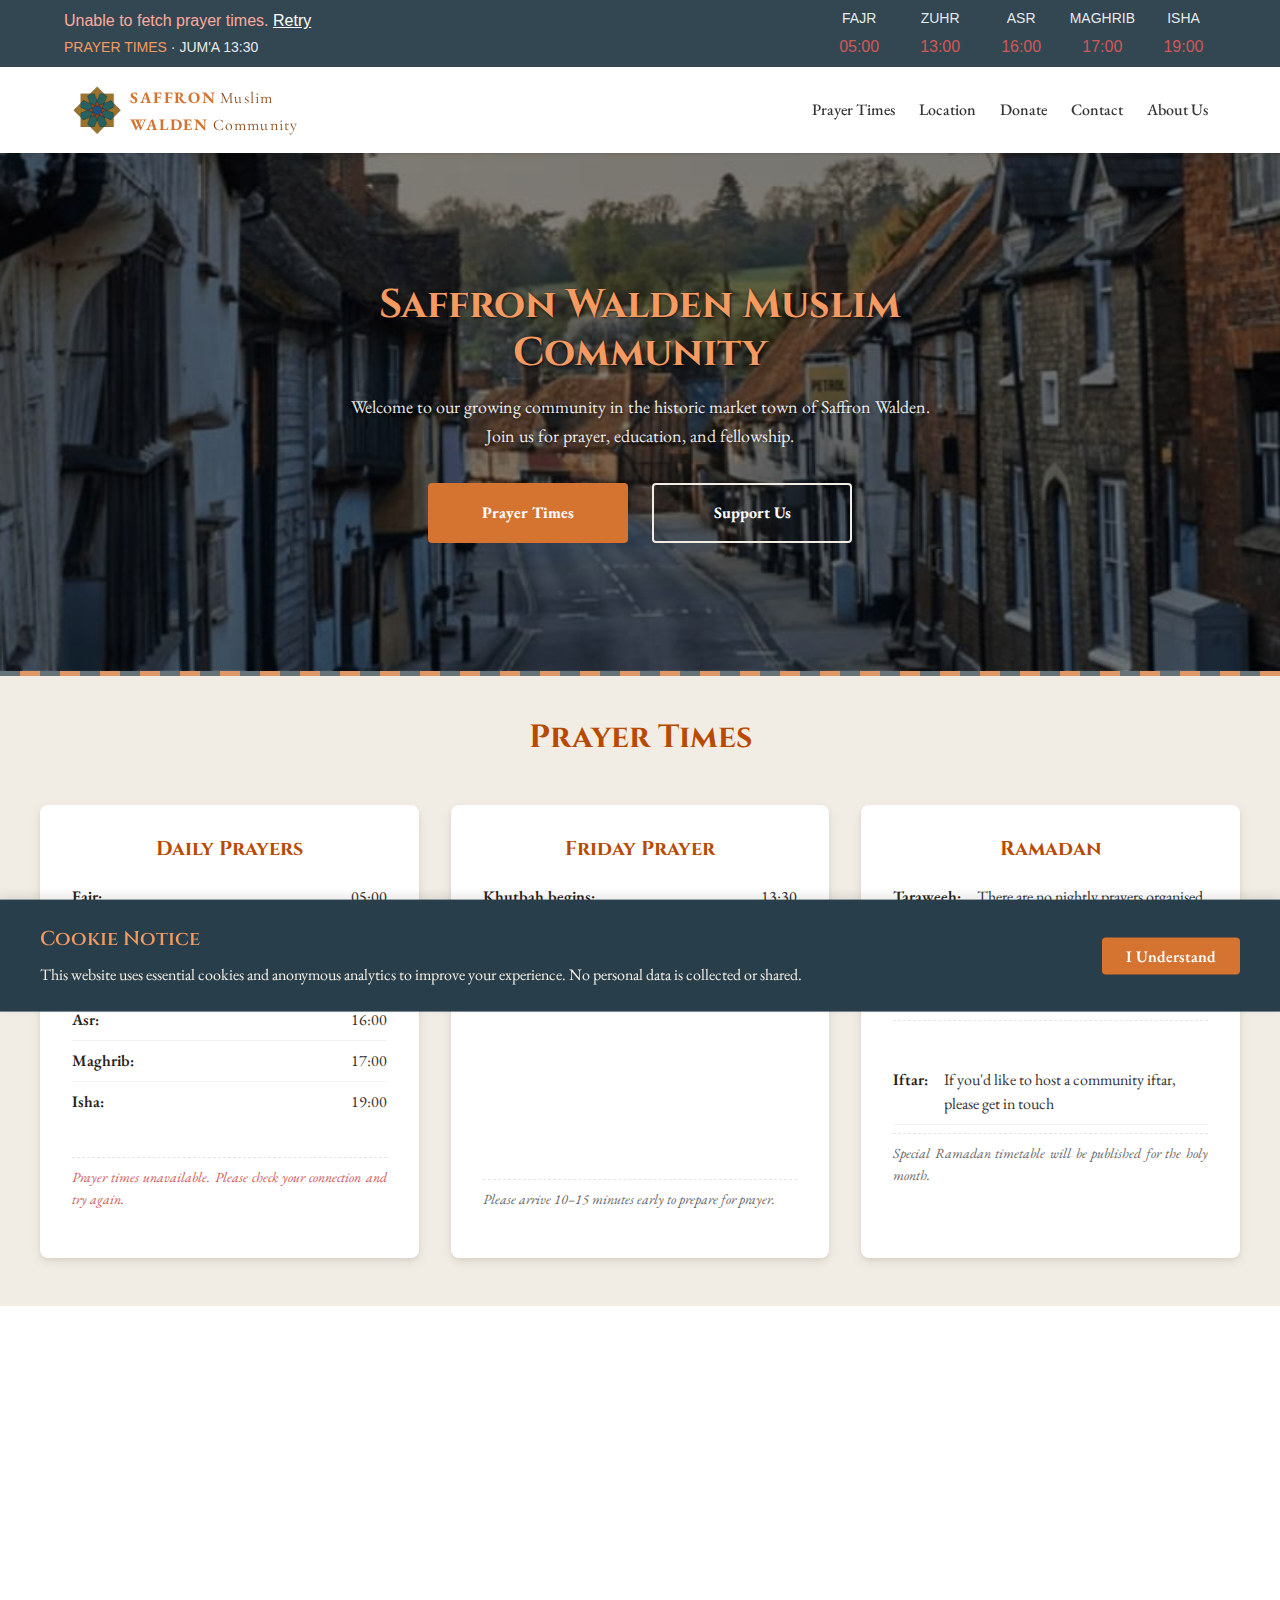
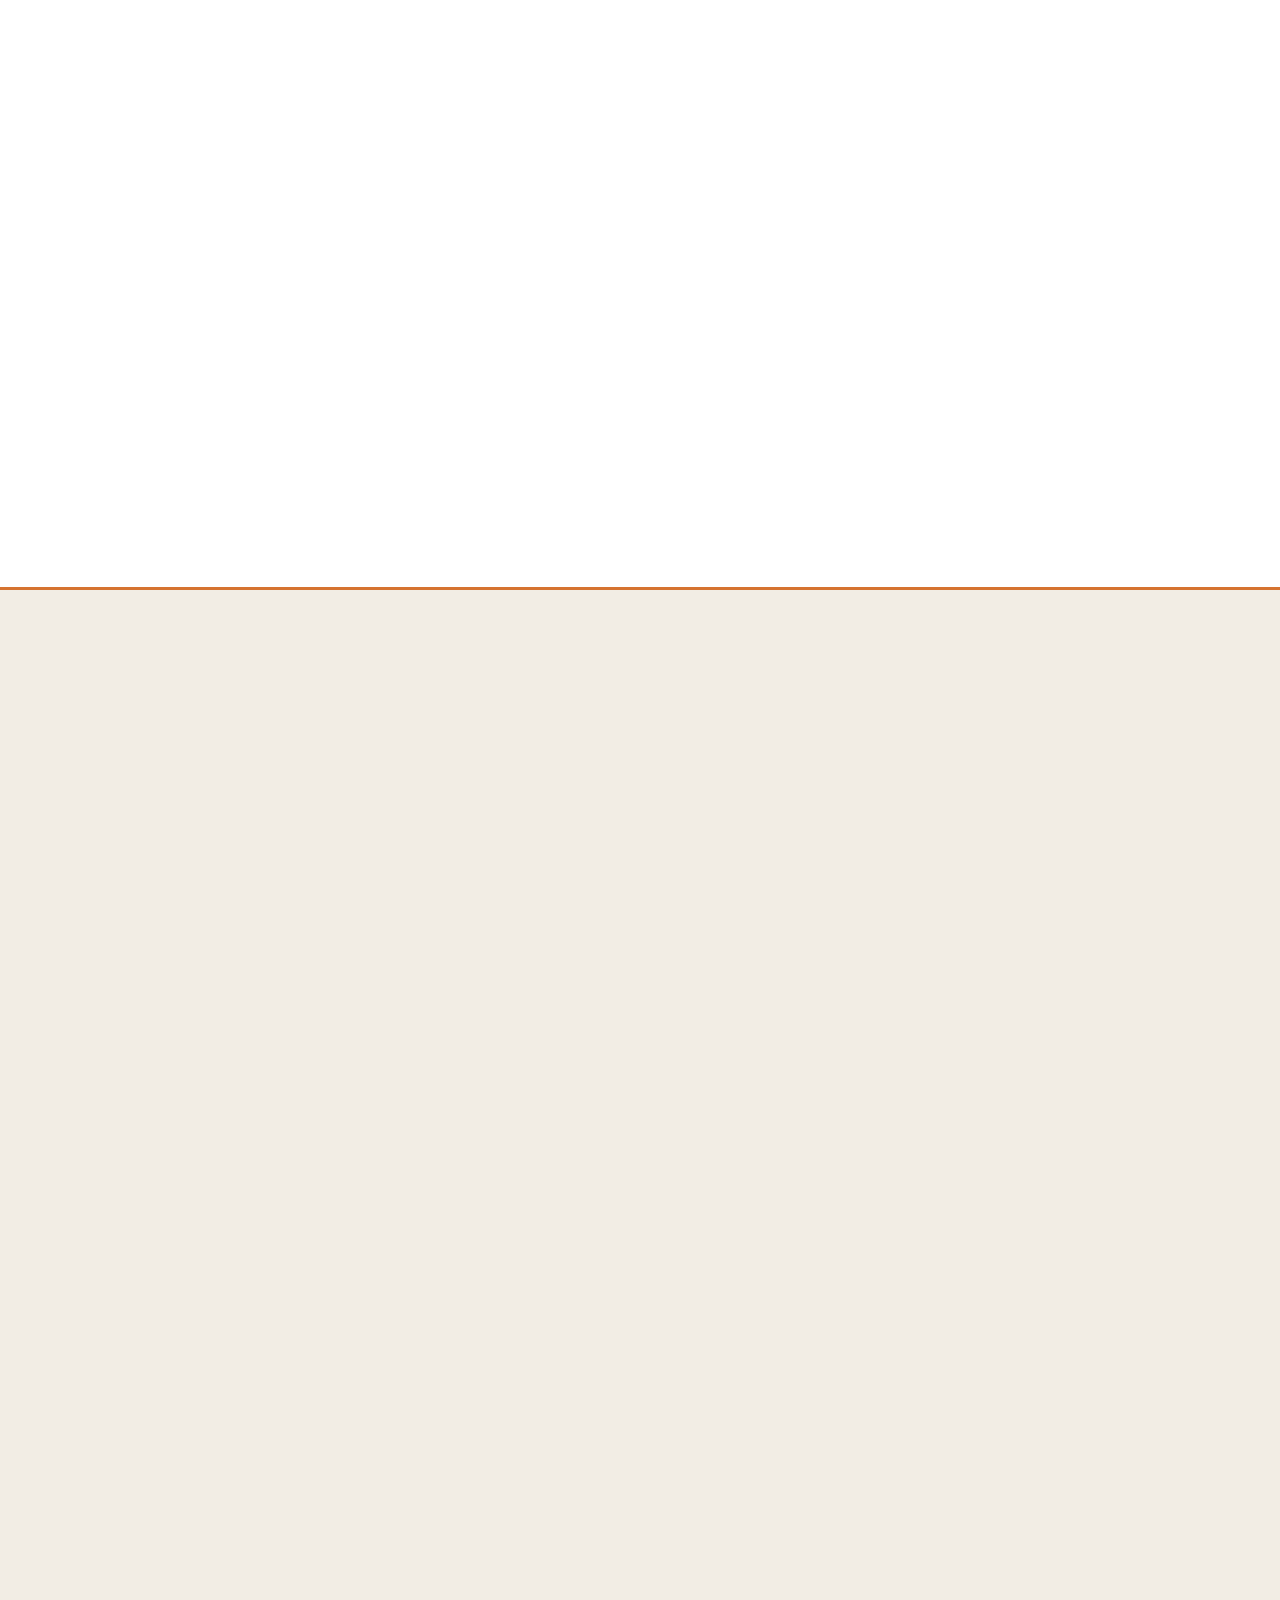
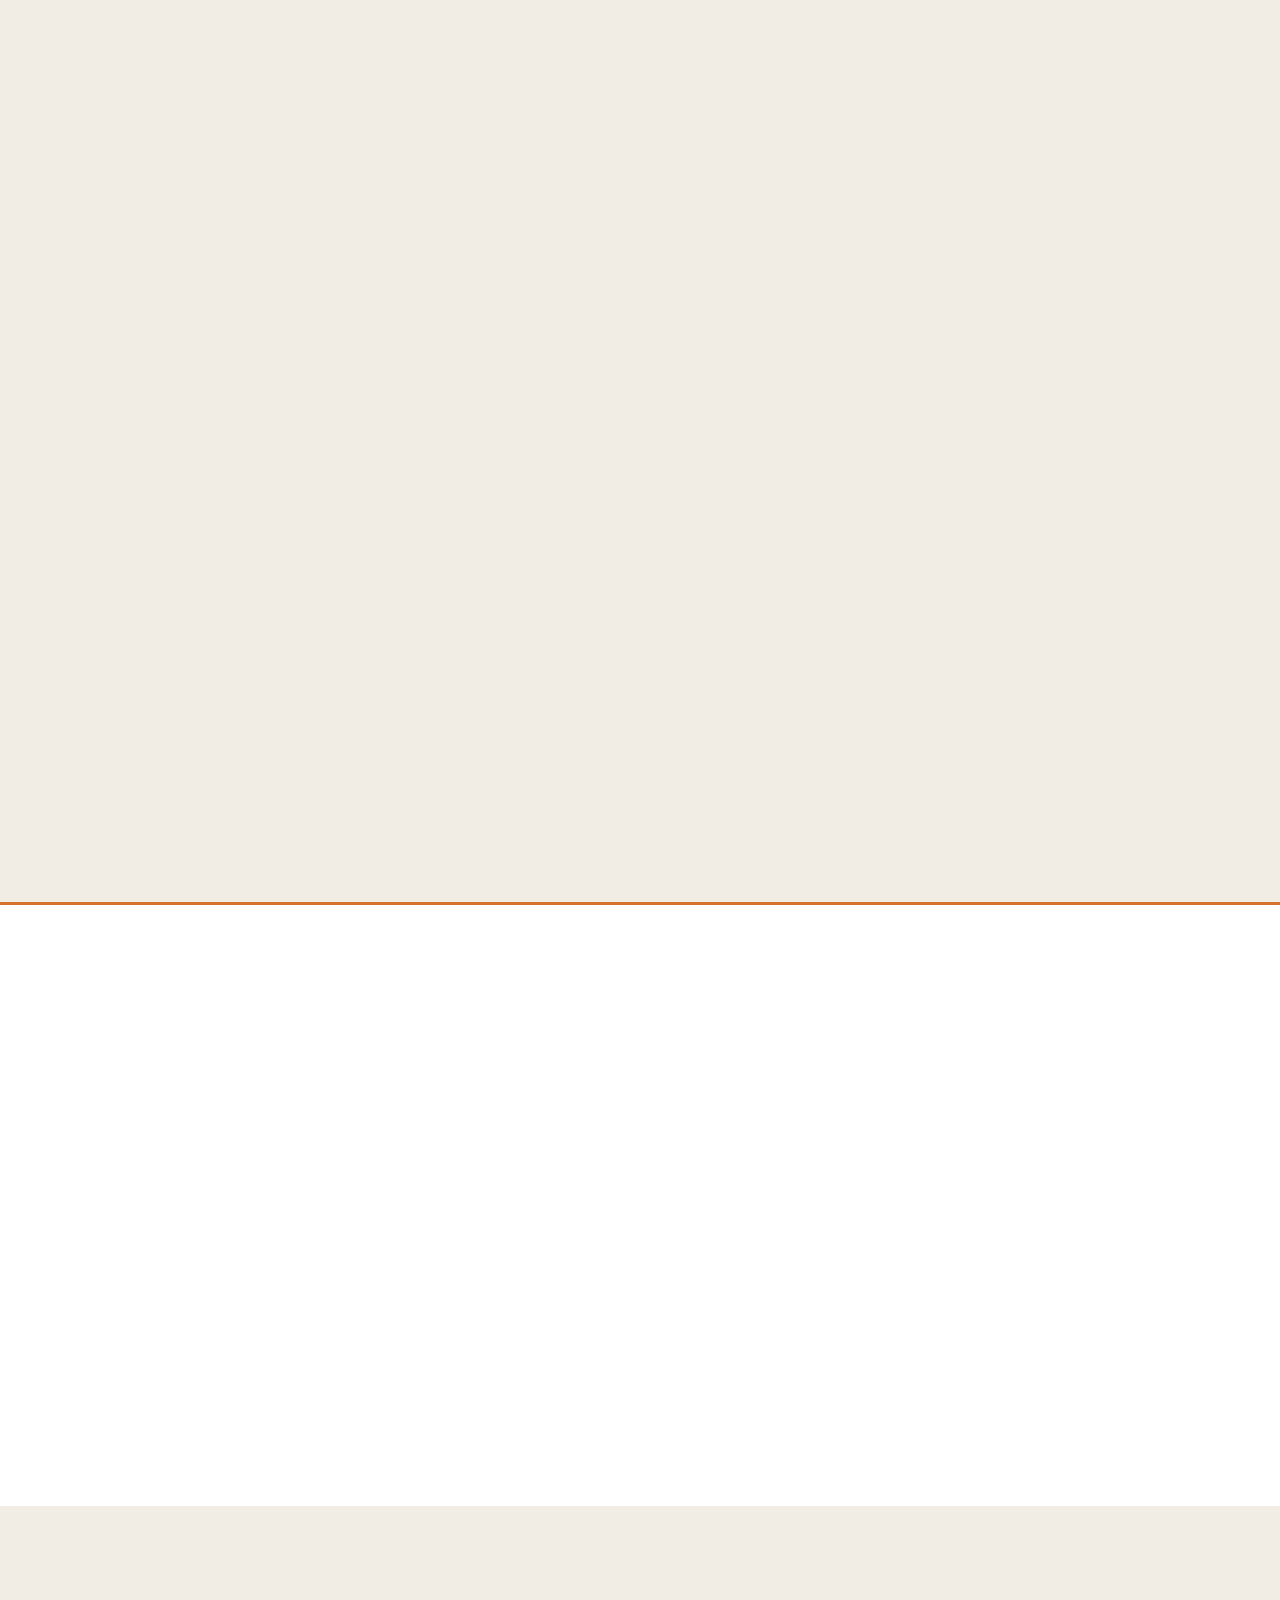
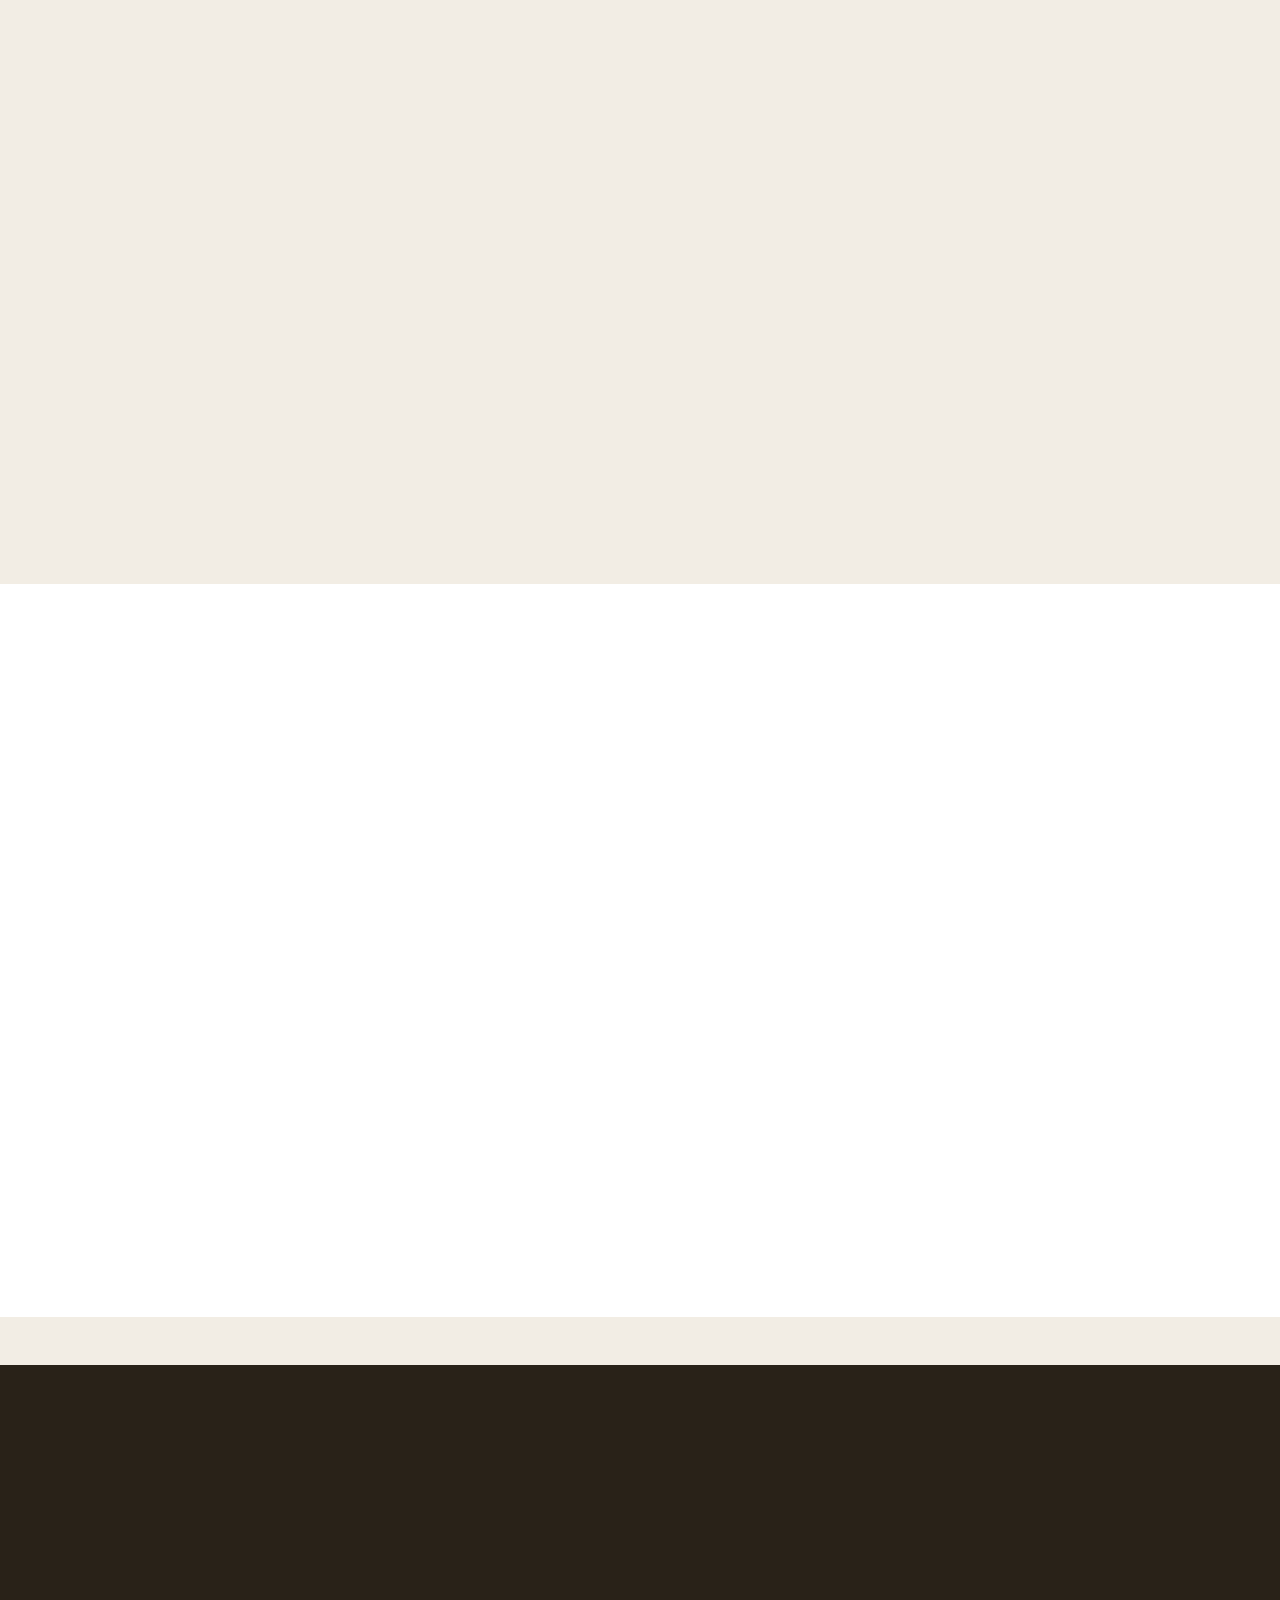
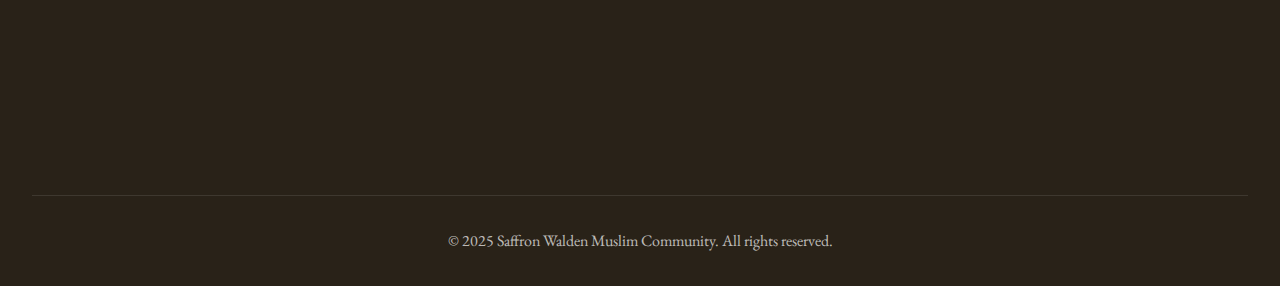
==== commit bd2ed84f: "Feature: Cookie notice implementation and accessibility improvements" ====
--- a/index.html
+++ b/index.html
@@ -15,7 +15,12 @@
     <!-- Theme color for mobile browsers -->
     <meta name="theme-color" content="#D57330">
 
+    <!-- Cookie notice CSS -->
+    <link rel="stylesheet" href="css/cookie-notice.css">
+
     <!-- SEO Meta Tags -->
+    <meta name="application-name" content="Saffron Walden Muslim Community">
+    <meta name="apple-mobile-web-app-title" content="Saffron Walden Muslim Community">
     <meta name="description" content="The Saffron Walden Muslim Community provides prayer facilities, and community support for Muslims in Saffron Walden, Essex and surrounding areas.">
     <meta name="keywords" content="Muslim, Islam, Saffron Walden, Essex, prayer times, mosque, Jummah, Islamic community, Salah">
     <link rel="canonical" href="https://saffronmuslims.com/">
@@ -40,7 +45,11 @@
         "sameAs": ["https://t.me/+_CJlHCCCnI1jMjA8"]
     }
     </script>
+    <!-- Cloudflare Web Analytics -->
+    <script defer src='https://static.cloudflareinsights.com/beacon.min.js' data-cf-beacon='{"token": "9aae5e2cec8b4fba9da7926a6d3e247c"}'></script>
+    <!-- End Cloudflare Web Analytics -->
 </head>
+
 <body>
 
     <!-- Prayer Times Banner -->
@@ -130,18 +139,14 @@
     <!-- Prayer Times Section -->
     <section id="prayers" class="section prayer-section">
         <div class="section-container">
-            <div class="section-title">
+            <div class="section-title animate-on-scroll">
                 <h2 class="section-heading">Prayer Times</h2>
             </div>
             
             <div class="prayer-cards">
-                <div class="prayer-card">
+                <div class="prayer-card animate-on-scroll">
                     <h3 class="prayer-card-title">Daily Prayers</h3>
                     <div class="prayer-info">
-                        <!-- div class="prayer-info-item">
-                            <span class="prayer-info-labels">Imsak:</span>
-                            <span>04:30</span>
-                        </div -->
                         <div class="prayer-info-item">
                             <span class="prayer-info-label">Fajr:</span>
                             <span>05:00</span>
@@ -170,7 +175,7 @@
                     <p class="prayer-card-note">Prayer times updated daily. Asr time shown follows the Hanafi school. Shaf'i school Asr time is <strong>--:--</strong> today.</p>
                 </div>
                 
-                <div class="prayer-card">
+                <div class="prayer-card animate-on-scroll delay-100">
                     <h3 class="prayer-card-title">Friday Prayer</h3>
                     <div class="prayer-info">
                         <div class="prayer-info-item">
@@ -189,7 +194,7 @@
                     <p class="prayer-card-note">Please arrive 10–15 minutes early to prepare for prayer.</p>
                 </div>
                 
-                <div class="prayer-card">
+                <div class="prayer-card animate-on-scroll delay-200">
                     <h3 class="prayer-card-title">Ramadan</h3>
                     <div class="prayer-info">
                         <div class="prayer-info-item">
@@ -213,22 +218,22 @@
     <!-- Location Section -->
     <section id="location" class="section location-section">
         <div class="section-container">
-            <div class="section-title">
-                <h2 class="section-heading">Congregational Prayer</h2>
+            <div class="section-title animate-on-scroll">
+                <h2 class="section-heading">Congregational Prayer Location</h2>
                 <p class="section-subheading">Find us at the Friends Meeting House</p>
             </div>
             
             <div class="location-container">
-                <div class="map-container">                    
+                <div class="map-container animate-on-scroll">                    
                     <iframe src="https://www.google.com/maps/embed?pb=!1m18!1m12!1m3!1d2455.2069792862626!2d0.2366851486572266!3d52.02132694355538!2m3!1f0!2f0!3f0!3m2!1i1024!2i768!4f13.1!3m3!1m2!1s0x47d862800113bc7f%3A0x1b3dbd580bf25256!2sFriends%20Meeting%20House!5e0!3m2!1sen!2suk!4v1740710939743!5m2!1sen!2suk" width="100%" height="100%" style="border:0;" allowfullscreen="" loading="lazy"></iframe>
                 </div>
                 
-                <div class="location-info">
+                <div class="location-info animate-on-scroll delay-100">
                     <h3>Visiting the Meeting House</h3>
                     <p>We hold our Friday prayers at the historic Friends Meeting House in Saffron Walden. The building is situated in the heart of the town and is easily accessible on foot from the town centre.</p>
                     
                     <div class="location-details">
-                        <div class="location-detail">
+                        <div class="location-detail animate-on-scroll delay-200">
                             <div class="location-icon">
                                 <i class="fas fa-map-marker-alt"></i>
                             </div>
@@ -240,7 +245,7 @@
                             </div>
                         </div>
                         
-                        <div class="location-detail">
+                        <div class="location-detail animate-on-scroll delay-300">
                             <div class="location-icon">
                                 <i class="fas fa-clock"></i>
                             </div>
@@ -250,7 +255,7 @@
                             </div>
                         </div>
                         
-                        <div class="location-detail">
+                        <div class="location-detail animate-on-scroll delay-400">
                             <div class="location-icon">
                                 <i class="fas fa-bus"></i>
                             </div>
@@ -270,20 +275,20 @@
     <!-- Prayer Room Directions Section -->
     <section id="directions" class="section directions-section">
         <div class="section-container">
-            <div class="section-title">
+            <div class="section-title animate-on-scroll">
                 <h2 class="section-heading">Finding the Prayer Room</h2>
                 <p class="section-subheading">Step-by-step directions to our Friday prayer space</p>
             </div>
             
             <div class="directions-container">
-                <div class="directions-intro">
-                    <p>The Saffron Walden Muslim Community holds Friday prayers at the Quaker Meeting House.
-                        The prayer room is situated on the first floor in the Small Meeting Room.</p>
+                <div class="directions-intro animate-on-scroll">
+                    <p>We hold Friday prayers at the Quaker Meeting House.
+                        The prayer is held on the first floor in the Small Meeting Room.</p>
                     <p><strong>Please follow these directions to find your way.</strong></p>
                 </div>
                 
                 <div class="directions-steps">
-                    <div class="direction-step">
+                    <div class="direction-step animate-on-scroll">
                         <div class="direction-image">
                             <picture>
                                 <source 
@@ -315,7 +320,7 @@
                         </div>
                     </div>
                     
-                    <div class="direction-step">
+                    <div class="direction-step animate-on-scroll delay-100">
                         <div class="direction-image">
                             <picture>
                                 <source 
@@ -340,14 +345,14 @@
                         <div class="direction-text">
                             <h3><span class="step-number">2</span> Enter the Building</h3>
                             <p>
-                                As you enter, you'll see a colorful welcome sign for the Saffron Walden Quaker Meeting House. 
+                                As you enter, you'll see a colourful welcome sign for the Saffron Walden Quaker Meeting House. 
                                 The entrance lobby has information boards and literature displays. Look for the stairs that 
                                 lead to the upper floor.
                             </p>
                         </div>
                     </div>
                     
-                    <div class="direction-step">
+                    <div class="direction-step animate-on-scroll delay-200">
                         <div class="direction-image">
                             <picture>
                                 <source 
@@ -379,7 +384,7 @@
                         </div>
                     </div>
                     
-                    <div class="direction-step">
+                    <div class="direction-step animate-on-scroll delay-300">
                         <div class="direction-image">
                             <picture>
                                 <source 
@@ -412,12 +417,9 @@
                     </div>
                 </div>
                 
-                <div class="directions-note">
-                    <div class="directions-icon">
-                        <i class="fas fa-info-circle"></i>
-                    </div>
+                <div class="directions-note animate-on-scroll">
                     <div class="directions-note-text">
-                        <h4>Important Notes</h4>
+                        <h4><span class="fas fa-info-circle"> </span> Important Notes</h4>
                         <ul class="directions-list">
                             <li><i class="fas fa-clock note-icon"></i> Please arrive 10–15 minutes before prayer time to settle in quietly</li>
                             <li><i class="fas fa-volume-down note-icon"></i> The building is shared with others, so please be respectful of noise levels</li>
@@ -434,108 +436,71 @@
     <!-- Donation Section -->
     <section id="donate" class="section donation-section">
         <div class="section-container">
-            <div class="section-title">
+            <div class="section-title animate-on-scroll">
                 <h2 class="section-heading donation-title">Support Our Community</h2>
                 <p class="donation-description">We are raising funds to establish a dedicated community facility in Saffron Walden. Your generous donations will help us create a dedicated space for prayer, education, and community activities.</p>
             </div>
             
             <div class="donation-cards">
-                <div class="donation-card">
+                <div class="donation-card animate-on-scroll">
                     <h3 class="donation-card-title">One-Time Donation</h3>
                     <p class="donation-card-description">Support us with a one-off contribution of any amount. Every donation brings us closer to our goal.</p>
                     <div class="donation-amount">£20</div>
                     <a href="#" class="donation-btn donate-alert">Donate Now</a>
                 </div>
                 
-                <div class="donation-card">
+                <div class="donation-card animate-on-scroll delay-100">
                     <h3 class="donation-card-title">Monthly Support</h3>
                     <p class="donation-card-description">Become a regular supporter with a monthly donation. Help us plan for the future with sustained funding.</p>
                     <div class="donation-amount">£10/month</div>
                     <a href="#" class="donation-btn donate-alert">Subscribe</a>
                 </div>
                 
-                <div class="donation-card">
+                <div class="donation-card animate-on-scroll delay-200">
                     <h3 class="donation-card-title">Business Sponsor</h3>
                     <p class="donation-card-description">Support your community by sponsoring events and building fund. Complimentary advertisement included.</p>
                     <div class="donation-amount">£100+</div>
                     <a href="#" class="donation-btn donate-alert">Become a Sponsor</a>
                 </div>
             </div>
-            
-            <!-- div class="donation-progress">
-                <div class="progress-stats">
-                    <div class="progress-stat">
-                        <div class="progress-number">£1,000</div>
-                        <div class="progress-label">Raised so far</div>
-                    </div>
-                    <div class="progress-stat">
-                        <div class="progress-number">£200,000</div>
-                        <div class="progress-label">Target</div>
-                    </div>
-                    <div class="progress-stat">
-                        <div class="progress-number">87</div>
-                        <div class="progress-label">Donors</div>
-                    </div>
-                </div>
-                <div class="progress-bar-container">
-                    <div class="progress-bar" style="width: 10.5%;"></div>
-                </div>
-                <div class="progress-text">5% of our goal reached</div>
-            </div -->
         </div>
     </section>
 
     <!-- Contact Section -->
     <section id="contact" class="section contact-section">
         <div class="section-container">
-            <div class="section-title">
+            <div class="section-title animate-on-scroll">
                 <h2 class="section-heading">Contact Us</h2>
                 <p class="section-subheading">Get in touch with our community</p>
             </div>
             
             <div class="contact-container">
-                <div class="contact-info">
+                <div class="contact-info animate-on-scroll">
                     <h3>How to Reach Us</h3>
                     <p>We would be delighted to hear from you, whether you're interested in joining our community, have questions about Islam, or wish to learn more about our fundraising efforts.</p>
                     
                     <div class="contact-details">
-                        <div class="contact-item">
+                        <div class="contact-item animate-on-scroll delay-100">
                             <div class="contact-icon">
                                 <i class="fas fa-envelope"></i>
                             </div>
                             <div class="contact-text">
                                 <h4>Email</h4>
-                                <p><a href="#" class="donation-btn external-alert">To be confirmed</a></p>
+                                <p><a href="#">To be confirmed</a></p>
                             </div>
                         </div>
                         
-                        <!-- div class="contact-item">
-                            <div class="contact-icon">
-                                <i class="fas fa-phone"></i>
-                            </div>
-                            <div class="contact-text">
-                                <h4>Phone</h4>
-                                <p><a href="tel:+441799123456">+44 1799 123456</a></p>
-                            </div>
-                        </div -->
-                        
-                        <div class="contact-item">
+                        <div class="contact-item animate-on-scroll delay-200">
                             <div class="contact-icon">
                                 <i class="fab fa-telegram"></i>
                             </div>
                             <div class="contact-text">
                                 <h4>Telegram Group</h4>
-                                <p><a href="https://t.me/+_CJlHCCCnI1jMjA8" target="_blank" rel="noopener noreferrer">Join our community Telegram group</a></p>
-                            </div>
-                        </div>
-        
-                        <!-- QR Code -->
-                        <div class="contact-qr">
-                            <img src="https://api.qrserver.com/v1/create-qr-code/?size=150x150&data=https://t.me/+_CJlHCCCnI1jMjA8" alt="Telegram Group QR Code">
-                            <p class="qr-caption">Scan the QR code</p>
+                                <p><a href="https://t.me/+_CJlHCCCnI1jMjA8" class="donation-btn" target="_blank" rel="noopener noreferrer">Join our community Telegram group</a></p>
+                            </div>
                         </div>
                         
-                        <div class="contact-item">
+                        <div class="contact-item animate-on-scroll delay-300">
                             <div class="contact-icon">
                                 <i class="fas fa-user"></i>
                             </div>
@@ -546,28 +511,6 @@
                         </div>
                     </div>
                 </div>
-                
-                <!-- Contact Form <div class="contact-form">
-                    <form action="submit-form.php" method="POST">
-                        <div class="form-group">
-                            <input type="text" name="name" class="form-control" placeholder="Your Name" required>
-                        </div>
-                        
-                        <div class="form-group">
-                            <input type="email" name="email" class="form-control" placeholder="Your Email" required>
-                        </div>
-                        
-                        <div class="form-group">
-                            <input type="text" name="subject" class="form-control" placeholder="Subject">
-                        </div>
-                        
-                        <div class="form-group">
-                            <textarea name="message" class="form-control" placeholder="Your Message" required></textarea>
-                        </div>
-                        
-                        <button type="submit" class="form-submit">Send Message</button>
-                    </form -->
-                </div>
             </div>
         </div>
     </section>
@@ -575,13 +518,13 @@
     <!-- About Section -->
     <section id="about" class="section about-section">
         <div class="section-container">
-            <div class="section-title">
+            <div class="section-title animate-on-scroll">
                 <h2 class="section-heading">About Our Community</h2>
                 <p class="section-subheading">A growing Muslim presence in historic Saffron Walden</p>
             </div>
             
             <div class="about-content">
-                <div class="about-image">
+                <div class="about-image animate-on-scroll">
                     <picture>
                         <source 
                             srcset="images/webp/small/20250221_133037.webp 480w,
@@ -602,13 +545,13 @@
                              loading="lazy">
                     </picture>
                 </div>
-                <div class="about-text">
+                <div class="about-text animate-on-scroll delay-100">
                     <h3>Our Growing Community</h3>
                     <p>The Saffron Walden Muslim Community comprises a diverse group of Muslims residing in and around the beautiful historic market town of Saffron Walden, Essex. Whilst we do not currently have our own premises, we are fortunate to utilise the facilities at the Friends Meeting House for our Friday prayers.</p>
                     <p>Our community is made up of families, students, and professionals from various backgrounds and walks of life, all united by our faith and love for this charming town.</p>
                     
                     <div class="feature-list">
-                        <div class="feature-item">
+                        <div class="feature-item animate-on-scroll delay-200">
                             <div class="feature-icon">
                                 <i class="fas fa-handshake"></i>
                             </div>
@@ -618,17 +561,7 @@
                             </div>
                         </div>
                         
-                        <!-- div class="feature-item">
-                            <div class="feature-icon">
-                                <i class="fas fa-book-open"></i>
-                            </div>
-                            <div class="feature-text">
-                                <h4>Islamic Education</h4>
-                                <p>We organize regular study circles and classes for both children and adults to learn about Islamic teachings and the Quran.</p>
-                            </div>
-                        </div -->
-                        
-                        <div class="feature-item">
+                        <div class="feature-item animate-on-scroll delay-300">
                             <div class="feature-icon">
                                 <i class="fas fa-hands-helping"></i>
                             </div>
@@ -643,37 +576,31 @@
         </div>
     </section>
 
-    <!-- Back to Top Button>
-    <a href="#" class="back-to-top" id="backToTop"><i class="fas fa-arrow-up"></i></a -->
-
     <!-- Footer -->
     <footer class="footer">
         <div class="footer-container">
-            <div class="footer-about">
+            <div class="footer-about animate-on-scroll">
                 <div class="footer-logo">Saffron Walden Muslim Community</div>
-                <p>A growing community of Muslims in the historic town of Saffron Walden, Essex. Join us for prayers, education, and fellowship.</p>
+                <p>A growing community of Muslims in the historic market town of Saffron Walden, Essex.</p>
+                <p> Join us for prayer, education, and fellowship.</p>
                 <div class="social-links">
-                    <!-- a href="#" class="social-link"><i class="fab fa-facebook-f"></i></a>
-                    <a href="#" class="social-link"><i class="fab fa-twitter"></i></a>
-                    <a href="#" class="social-link"><i class="fab fa-instagram"></i></a>
-                    <a href="#" class="social-link"><i class="fab fa-whatsapp"></i></a -->
-                </div>
-            </div>
-            
-            <div class="footer-links-col">
+                    <!-- Social links would go here when available -->
+                </div>
+            </div>
+            
+            <div class="footer-links-col animate-on-scroll delay-100">
                 <h4 class="footer-heading">Quick Links</h4>
                 <ul class="footer-links">
                     <li><a href="#">Home</a></li>
                     <li><a href="#about">About Us</a></li>
                     <li><a href="#prayers">Prayer Times</a></li>
                     <li><a href="#location">Location</a></li>
-                    <!-- li><a href="#events">Events</a></li -->
                     <li><a href="#donate">Donate</a></li>
                     <li><a href="#contact">Contact</a></li>
                 </ul>
             </div>
             
-            <div class="footer-links-col">
+            <div class="footer-links-col animate-on-scroll delay-200">
                 <h4 class="footer-heading">Resources</h4>
                 <ul class="footer-links">
                     <li><a href="#" class="donation-btn external-alert">Islamic Calendar</a></li>
@@ -683,15 +610,6 @@
                     <li><a href="#" class="donation-btn external-alert">Nearby Halal Restaurants</a></li>
                 </ul>
             </div>
-            
-            <!-- div class="footer-newsletter">
-                <h4 class="footer-heading">Newsletter</h4>
-                <p>Subscribe to our newsletter to receive updates about our community and events.</p>
-                <form class="newsletter-form">
-                    <input type="email" class="newsletter-input" placeholder="Your Email" required>
-                    <button type="submit" class="newsletter-btn"><i class="fas fa-paper-plane"></i></button>
-                </form>
-            </div -->
         </div>
         
         <div class="footer-bottom">
@@ -699,8 +617,20 @@
         </div>
     </footer>
 
+    <!-- Cookie Notice Element -->
+    <div id="cookie-notice" class="cookie-notice">
+        <div class="cookie-notice-container">
+            <div class="cookie-notice-text">
+                <div class="cookie-notice-title">Cookie Notice</div>
+                <p>This website uses essential cookies and anonymous analytics to improve your experience. No personal data is collected or shared.</p>
+            </div>
+            <button id="dismiss-cookie-notice" class="cookie-btn">I Understand</button>
+        </div>
+    </div>
+
     <!-- JavaScript -->
     <script src="js/main.js"></script>
     <script src="js/prayer-times.js"></script>
+    <script src="js/cookie-notice.js"></script>
 </body>
 </html>--- a/css/styles.css
+++ b/css/styles.css
@@ -1,6 +1,8 @@
+@import url('https://fonts.googleapis.com/css2?family=Cinzel:wght@400;500;600;700&family=EB+Garamond:ital,wght@0,400;0,500;0,600;0,700;1,400;1,500&family=Cormorant+Garamond:ital,wght@0,300;0,400;0,500;0,600;0,700;1,400&display=swap');
+
 /* 
  * Saffron Walden Muslim Community Website
- * Main Stylesheet
+ * Enhanced Main Stylesheet
  * 
  * Table of Contents:
  * 1. CSS Variables & Base Styles
@@ -9,29 +11,32 @@
  * 4. Header & Navigation
  * 5. Prayer Times Banner
  * 6. Hero Section
- * 7. Section Components
- * 8. Prayer Times Section
- * 9. Location & Directions
- * 10. Donation Components
- * 11. Contact Section
- * 12. About Section
- * 13. Footer
- * 14. Animations & Effects
- * 15. Utility Classes
- * 16. Media Queries
+ * 7. Prayer Times Section
+ * 8. Location & Directions
+ * 9. Donation Components
+ * 10. Contact Section
+ * 11. About Section
+ * 12. Footer
+ * 13. Animations & Effects
+ * 14. Utility Classes
+ * 15. Media Queries
  */
 
 /* ===================================
    1. CSS Variables & Base Styles
    =================================== */
    :root {
-    /* Primary Color Palette - Inspired by local Saffron Walden architecture */
-    --primary-color: #D57330; /* Terracotta/orange from local buildings */
+    /* Enhanced Color Palette - refined for better contrast and harmony */
+    --primary-color: #D57330; /* Original terracotta/orange */
+    --primary-dark: #B84A00; /* Darker variant for better text contrast */
+    --primary-light: #F59A60; /* Lighter variant for hover states */
     --secondary-color: #8B4513; /* Saddle brown from timber frames */
     --accent-color: #283e4a; /* Tudor timber dark */
     --light-color: #f2ede4; /* Off-white/cream */
+    --light-alt: #F8F5F0; /* Slightly lighter variant for card backgrounds */
     --dark-color: #292218; /* Deep brown */
     --text-color: #333333;
+    --text-muted: #666666;
     
     /* Supportive Pastel Palette */
     --pastel-pink: #e6c6c9;
@@ -45,32 +50,43 @@
     --error-color: #d25757;
     --info-color: #2196F3;
     
-    /* Spacing Variables */
-    --spacing-xs: 0.25rem;
-    --spacing-sm: 0.5rem;
-    --spacing-md: 1rem;
-    --spacing-lg: 1.5rem;
-    --spacing-xl: 2rem;
-    --spacing-xxl: 3rem;
+    /* Standardized Spacing System - ensuring 8px grid */
+    --spacing-xxs: 0.25rem; /* 4px */
+    --spacing-xs: 0.5rem;   /* 8px */
+    --spacing-sm: 1rem;     /* 16px */
+    --spacing-md: 1.5rem;   /* 24px */
+    --spacing-lg: 2rem;     /* 32px */
+    --spacing-xl: 3rem;     /* 48px */
+    --spacing-xxl: 4rem;    /* 64px */
+    
+    /* Typography Scale - improved for hierarchy */
+    --text-xs: 0.75rem;     /* 12px */
+    --text-sm: 0.875rem;    /* 14px */
+    --text-base: 1rem;      /* 16px */
+    --text-md: 1.125rem;    /* 18px */
+    --text-lg: 1.25rem;     /* 20px */
+    --text-xl: 1.5rem;      /* 24px */
+    --text-2xl: 2rem;       /* 32px */
+    --text-3xl: 2.5rem;     /* 40px */
     
     /* Border Radius */
-    --border-radius-sm: 4px;
-    --border-radius-md: 8px;
-    --border-radius-lg: 12px;
-    
-    /* Shadows */
-    --shadow-sm: 0 2px 5px rgba(0, 0, 0, 0.1);
-    --shadow-md: 0 4px 12px rgba(0, 0, 0, 0.1);
-    --shadow-lg: 0 8px 25px rgba(0, 0, 0, 0.15);
+    --radius-sm: 4px;
+    --radius-md: 8px;
+    --radius-lg: 12px;
+    
+    /* Enhanced Shadows */
+    --shadow-sm: 0 2px 5px rgba(0, 0, 0, 0.05), 0 1px 2px rgba(0, 0, 0, 0.1);
+    --shadow-md: 0 4px 12px rgba(0, 0, 0, 0.08), 0 2px 4px rgba(0, 0, 0, 0.05);
+    --shadow-lg: 0 8px 25px rgba(0, 0, 0, 0.10), 0 4px 10px rgba(0, 0, 0, 0.05);
     
     /* Transitions */
-    --transition-fast: all 0.2s ease;
-    --transition-medium: all 0.3s ease;
-    --transition-slow: all 0.5s ease;
+    --transition-fast: 150ms ease;
+    --transition-medium: 300ms ease;
+    --transition-slow: 500ms ease;
     
     /* Container Widths */
     --container-max-width: 1200px;
-    --container-padding: 2rem;
+    --container-padding: var(--spacing-md);
 }
 
 /* Reset and Base Styles */
@@ -82,14 +98,16 @@
 
 html {
     scroll-behavior: smooth;
+    font-size: 16px; /* Explicitly set base font size */
 }
 
 body {
     background-color: var(--light-color);
     color: var(--text-color);
-    line-height: 1.4;
+    line-height: 1.5;
     font-family: 'EB Garamond', 'Georgia', serif;
     overflow-x: hidden;
+    min-height: 100vh;
 }
 
 img {
@@ -104,18 +122,21 @@
 }
 
 a:hover {
-    color: var(--secondary-color);
+    color: var(--primary-dark);
 }
 
 button {
     cursor: pointer;
     font-family: inherit;
+    border: none;
+    background: none;
 }
 
 ul {
     list-style: none;
 }
 
+/* Consistent text alignment for descriptive text */
 .about-text p,
 .location-info p,
 .direction-text p,
@@ -126,18 +147,14 @@
 .footer-about p {
     text-align: justify;
     hyphens: auto;
-}
-
-/* Add subtle serif characteristics to paragraph text for classical British aesthetic */
+    line-height: 1.6;
+}
+
+/* Enhance readability with slightly increased line height */
 p {
+    line-height: 1.6;
+    margin-bottom: var(--text-base);
     font-family: 'EB Garamond', Georgia, 'Times New Roman', serif;
-}
-
-/* Enhance readability with slightly increased line height */
-.direction-text p,
-.about-text p,
-.location-info p {
-    line-height: 1.6;
 }
 
 /* Improve spacing between paragraphs */
@@ -153,50 +170,41 @@
 /* ===================================
    2. Typography
    =================================== */
-h1 {
+h1, h2, h3, h4, h5, h6 {
     font-family: 'Cinzel', Georgia, serif;
     font-weight: 700;
     line-height: 1.2;
+    margin-bottom: var(--spacing-sm);
+}
+
+h1 {
+    font-size: var(--text-3xl);
     color: var(--primary-color);
-    margin-bottom: var(--spacing-md);
-}
-
-h2, h3, h4, h5, h6 {
-    font-family: 'Cinzel', Georgia, serif;
-    font-weight: 700;
-    line-height: 1.2;
+}
+
+h2 {
+    font-size: var(--text-2xl);
+    color: var(--primary-dark);
+}
+
+h3 {
+    font-size: var(--text-xl);
     color: var(--dark-color);
-    margin-bottom: var(--spacing-md);
-}
-
-h1 {
-    font-size: 3rem;
-}
-
-h2 {
-    font-size: 2.5rem;
-    color: var(--primary-color);
-}
-
-h3 {
-    font-size: 1.8rem;
 }
 
 h4 {
-    font-size: 1.4rem;
+    font-size: var(--text-lg);
+    color: var(--dark-color);
 }
 
 h5 {
-    font-size: 1.2rem;
+    font-size: var(--text-md);
+    color: var(--dark-color);
 }
 
 h6 {
-    font-size: 1rem;
-}
-
-p {
-    margin-bottom: var(--spacing-md);
-    line-height: 1.6;
+    font-size: var(--text-base);
+    color: var(--dark-color);
 }
 
 .font-title {
@@ -211,13 +219,14 @@
    3. Layout & Grid Utilities
    =================================== */
 .container {
+    width: 100%;
     max-width: var(--container-max-width);
     margin: 0 auto;
     padding: 0 var(--container-padding);
 }
 
 .section {
-    padding: 5rem var(--container-padding);
+    padding: var(--spacing-xl) var(--spacing-lg);
 }
 
 .section-container {
@@ -227,25 +236,25 @@
 
 .section-title {
     text-align: center;
-    margin-bottom: var(--spacing-xxl);
+    margin-bottom: var(--spacing-xl);
 }
 
 .section-heading {
-    font-size: 2.5rem;
-    color: var(--primary-color);
-    margin-bottom: var(--spacing-sm);
+    font-size: var(--text-2xl);
+    color: var(--primary-dark);
+    margin-bottom: var(--spacing-xs);
 }
 
 .section-subheading {
     color: var(--text-color);
-    font-size: 1.1rem;
+    font-size: var(--text-md);
     opacity: 0.8;
 }
 
 /* Common grid layouts */
 .grid {
     display: grid;
-    gap: var(--spacing-xl);
+    gap: var(--spacing-lg);
 }
 
 .grid-2 {
@@ -298,7 +307,7 @@
     display: flex;
     justify-content: space-between;
     align-items: center;
-    padding: 1rem 2rem;
+    padding: var(--spacing-sm) var(--spacing-lg);
     max-width: var(--container-max-width);
     margin: 0 auto;
 }
@@ -307,25 +316,25 @@
     display: flex;
     align-items: center;
     text-decoration: none;
-    font-size: 1.2rem;
+    font-size: var(--text-md);
     font-weight: 600;
-    gap: 0.5rem;
+    gap: var(--spacing-xs);
 }
 
 .logo-icon {
     display: flex;
     align-items: center;
     justify-content: center;
-    width: 50px; /* Adjust this width as needed */
-    height: 50px; /* Adjust this height as needed */
-    overflow: hidden; /* This prevents image from spilling out */
+    width: 50px;
+    height: 50px;
+    overflow: hidden;
 }
 
 .logo-image {
     width: 100%;
     height: auto;
     max-height: 100%;
-    object-fit: contain; /* This ensures the image keeps its aspect ratio */
+    object-fit: contain;
 }
 
 .logo-text {
@@ -334,7 +343,7 @@
 }
 
 .logo-primary {
-    font-size: 1rem;
+    font-size: var(--text-base);
     font-weight: 700;
     color: var(--primary-color);
     letter-spacing: 0.1em;
@@ -343,7 +352,7 @@
 
 .logo-secondary {
     font-family: 'Cormorant Garamond', Georgia, serif;
-    font-size: 1rem;
+    font-size: var(--text-base);
     font-weight: 400;
     color: var(--secondary-color);
     letter-spacing: 0.075em;
@@ -361,12 +370,13 @@
     font-weight: 500;
     transition: var(--transition-medium);
     position: relative;
+    padding: var(--spacing-xxs) 0;
 }
 
 .nav-link::after {
     content: '';
     position: absolute;
-    bottom: 0;
+    bottom: -2px;
     left: 0;
     width: 0;
     height: 2px;
@@ -387,7 +397,7 @@
     background: none;
     border: none;
     color: var(--primary-color);
-    font-size: 1.5rem;
+    font-size: var(--text-xl);
     cursor: pointer;
 }
 
@@ -395,9 +405,9 @@
    5. Prayer Times Banner
    =================================== */
 .prayer-times-banner {
-    background-color: rgba(40, 62, 74, 0.9);
+    background-color: rgba(40, 62, 74, 0.95);
     color: var(--light-color);
-    padding: 0.5rem 0;
+    padding: var(--spacing-xs) 0;
     font-family: 'Segoe UI', Tahoma, Geneva, Verdana, sans-serif;
 }
 
@@ -406,37 +416,48 @@
     flex-direction: row;
     justify-content: space-between;
     align-items: center;
-    max-width: 1200px;
+    max-width: var(--container-max-width);
     margin: 0 auto;
-    padding: 0 1rem;
+    padding: 0 var(--container-padding);
 }
 
 .date-column {
     display: flex;
     flex-direction: column;
-    gap: 0.25rem;
+    gap: var(--spacing-xxs);
 }
 
 .date-text {
-    font-size: 1rem;
+    font-size: var(--text-base);
     line-height: 1.5;
     font-variant-numeric: tabular-nums;
 }
 
 .ordinal-date {
-    color: var(--primary-color);
+    color: var(--primary-light);
+    font-weight: 500;
 }
 
 .juma-details {
-    font-size: 0.9rem;
+    font-size: var(--text-sm);
     color: rgba(255, 255, 255, 0.9);
+}
+
+.juma-details a {
+    color: var(--primary-light);
+    text-decoration: italic;
+    transition: var(--transition-fast);
+}
+
+.juma-details a:hover {
+    color: var(--primary-light);
 }
 
 .prayer-times-flex {
     display: flex;
     flex-wrap: wrap;
     justify-content: flex-end;
-    gap: 1rem;
+    gap: var(--spacing-sm);
     align-items: center;
 }
 
@@ -449,15 +470,16 @@
 }
 
 .prayer-name {
-    font-size: 0.9rem;
+    font-size: var(--text-sm);
     font-weight: 500;
     color: rgba(255, 255, 255, 0.9);
     margin-bottom: 0.15rem;
 }
 
 .prayer-value {
-    font-size: 1rem;
-    margin-top: 0.25rem;
+    font-size: var(--text-base);
+    margin-top: var(--spacing-xxs);
+    font-weight: 500;
 }
 
 /* Prayer time loading/error states */
@@ -480,7 +502,7 @@
    6. Hero Section
    =================================== */
 .hero {
-    background: linear-gradient(rgba(0,0,0,0.6), rgba(0,0,0,0.6)), url('../images/fallback/large/bridge-street.jpg');
+    background: linear-gradient(rgba(0,0,0,0.5), rgba(0,0,0,0.5)), url('../images/fallback/large/bridge-street.jpg');
     background-size: cover;
     background-position: center;
     height: auto;
@@ -491,25 +513,29 @@
     text-align: center;
     color: white;
     position: relative;
-    padding: 2rem;
+    padding: var(--spacing-xxl) var(--spacing-lg);
 }
 
 .hero-content {
     max-width: 800px;
-    padding: 0 2rem;
+    padding: 0 var(--spacing-lg);
 }
 
 .hero-title {
-    font-size: 3rem;
-    margin-bottom: 1rem;
-    text-shadow: 1px 1px 3px rgba(0, 0, 0, 0.5);
+    font-size: var(--text-3xl);
+    margin-bottom: var(--spacing-sm);
+    text-shadow: 1px 1px 3px rgba(0, 0, 0, 0.7);
+    color: var(--primary-light);
 }
 
 .hero-subtitle {
-    font-size: 1.2rem;
-    margin-bottom: 2rem;
+    font-size: var(--text-md);
+    margin-bottom: var(--spacing-lg);
     opacity: 0.9;
     text-shadow: 1px 1px 3px rgba(0, 0, 0, 0.5);
+    max-width: 600px;
+    margin-left: auto;
+    margin-right: auto;
 }
 
 .hero-buttons {
@@ -520,11 +546,11 @@
 
 .hero-btn {
     display: inline-block;
-    padding: 0.8rem 1.5rem;
+    padding: var(--spacing-sm) var(--spacing-md);
     background-color: var(--primary-color);
     color: white;
     text-decoration: none;
-    border-radius: 5px;
+    border-radius: var(--radius-sm);
     font-weight: bold;
     transition: var(--transition-medium);
     border: 2px solid transparent;
@@ -535,8 +561,8 @@
 .hero-btn:hover {
     transform: translateY(-3px);
     box-shadow: 0 4px 8px rgba(0,0,0,0.2);
-    background-color: var(--light-color);
-    color: var(--primary-color);
+    color: white; 
+    background-color: var(--primary-dark);
 }
 
 .hero-btn-outline {
@@ -563,150 +589,137 @@
 }
 
 /* ===================================
-   7. Section Components
-   =================================== */
-.section {
-    padding: 5rem 2rem;
-}
-
-.section-container {
-    max-width: 1200px;
-    margin: 0 auto;
-}
-
-.section-title {
-    text-align: center;
-    margin-bottom: 3rem;
-}
-
-.section-heading {
-    font-size: 2.5rem;
-    color: var(--primary-color);
-    margin-bottom: 0.5rem;
-}
-
-.section-subheading {
-    color: var(--text-color);
-    font-size: 1.1rem;
-    opacity: 0.8;
-}
-
-/* ===================================
-   8. Prayer Times Section
+   7. Prayer Times Section
    =================================== */
 .prayer-cards {
     display: grid;
     grid-template-columns: repeat(auto-fit, minmax(280px, 1fr));
-    gap: 2rem;
+    gap: var(--spacing-lg);
 }
 
 .prayer-card {
+    display: flex;
+    flex-direction: column;
+    height: 100%;
+    min-height: 400px;
     background-color: white;
-    padding: 2rem;
-    border-radius: 8px;
-    box-shadow: 0 5px 15px rgba(0,0,0,0.1);
+    padding: var(--spacing-lg);
+    border-radius: var(--radius-md);
+    box-shadow: var(--shadow-md);
     transition: var(--transition-medium);
 }
 
 .prayer-card:hover {
     transform: translateY(-5px);
-    box-shadow: 0 8px 25px rgba(0,0,0,0.15);
+    box-shadow: var(--shadow-lg);
 }
 
 .prayer-card-title {
-    font-size: 1.5rem;
-    color: var(--primary-color);
-    margin-bottom: 1.5rem;
+    font-size: var(--text-lg);
+    color: var(--primary-dark);
+    margin-bottom: var(--spacing-md);
     text-align: center;
 }
 
 .prayer-info {
-    margin-bottom: 1.5rem;
+    flex: 1;
+    margin-bottom: var(--spacing-md);
 }
 
 .prayer-info-item {
     display: flex;
     justify-content: space-between;
-    margin-bottom: 0.8rem;
-    padding-bottom: 0.5rem;
+    margin-bottom: var(--spacing-xs);
+    padding-bottom: var(--spacing-xs);
     border-bottom: 1px solid rgba(0,0,0,0.05);
-    font-weight: normal;
 }
 
 .prayer-info-item:last-child {
     margin-bottom: 0;
+    border-bottom: none;
 }
 
 .prayer-info-label {
     font-weight: 600;
     color: var(--dark-color);
-    margin-right: 1rem;
+    margin-right: var(--spacing-sm);
 }
 
 .prayer-info-labels {
     font-weight: normal;
     color: var(--text-color);
-    margin-right: 1rem;
+    margin-right: var(--spacing-sm);
 }
 
 .prayer-card-note {
-    font-size: 0.9rem;
-    color: rgba(0,0,0,0.6);
+    font-size: var(--text-sm);
+    color: var(--text-muted);
     font-style: italic;
-    padding-top: 0.5rem;
+    padding-top: var(--spacing-xs);
     border-top: 1px dashed rgba(0,0,0,0.1);
+    margin-top: auto;
 }
 
 /* ===================================
-   9. Location & Directions
+   8. Location & Directions
    =================================== */
 .location-section {
-    background-color: var(--light-color);
+    background-color: white;
 }
 
 .location-container {
     display: grid;
     grid-template-columns: 1fr 1fr;
-    gap: 2rem;
+    gap: var(--spacing-lg);
 }
 
 .map-container {
     width: 100%;
-    height: 700px;
-    border-radius: 8px;
+    height: 100%;
+    min-height: 400px;
+    border-radius: var(--radius-md);
     overflow: hidden;
+    box-shadow: var(--shadow-md);
+    display: flex;
 }
 
 .location-info {
-    padding: 2rem;
-    background-color: white;
-    border-radius: 8px;
-    box-shadow: 0 2px 8px rgba(0,0,0,0.05);
+    padding: var(--spacing-lg);
+    background-color: var(--light-alt);
+    border-radius: var(--radius-md);
+    box-shadow: var(--shadow-md);
+    display: flex;
+    flex-direction: column;
 }
 
 .location-details {
-    margin-top: 2rem;
+    margin-top: var(--spacing-lg);
     display: grid;
-    gap: 2rem;
+    gap: var(--spacing-lg);
 }
 
 .location-detail {
     display: flex;
-    gap: 1rem;
+    gap: var(--spacing-sm);
     align-items: flex-start;
 }
 
 .location-icon {
     color: var(--primary-color);
-    font-size: 1.5rem;
+    font-size: var(--text-xl);
+    flex-shrink: 0;
 }
 
 .location-text h4 {
     color: var(--dark-color);
-    margin-bottom: 0.5rem;
-}
-
-/* Enhanced Directions Section Styles - Simplified */
+    margin-bottom: var(--spacing-xs);
+}
+
+.location-text p {
+    margin-bottom: var(--spacing-xxs);
+}
+
+/* Enhanced Directions Section Styles */
 .directions-section {
     background-color: var(--light-color);
     border-top: 3px solid var(--primary-color);
@@ -714,38 +727,38 @@
 }
 
 .directions-intro {
-    max-width: 800px;
-    margin: 0 auto 3rem;
+    max-width: 100%;
+    margin: 0 auto var(--spacing-xl);
     text-align: center;
-    font-size: 1.2rem;
+    font-size: var(--text-md);
     color: var(--dark-color);
     line-height: 1.7;
-    padding: 1.5rem;
+    padding: var(--spacing-md);
     background-color: white;
-    border-radius: 8px;
-    box-shadow: 0 4px 12px rgba(0,0,0,0.05);
+    border-radius: var(--radius-md);
+    box-shadow: var(--shadow-md);
 }
 
 .directions-steps {
-    display: flex;
-    flex-direction: column;
-    gap: 3rem;
-    margin-bottom: 3rem;
+    display: grid;
+    grid-template-columns: repeat(2, 1fr);
+    gap: var(--spacing-xl);
+    margin-bottom: var(--spacing-xl);
 }
 
 .direction-step {
     display: grid;
-    grid-template-columns: 1fr 1fr;
-    gap: 2rem;
+    grid-template-rows: 300px auto;
+    gap: var(--spacing-lg);
     background-color: white;
-    padding: 2rem;
-    border-radius: 8px;
-    box-shadow: 0 4px 12px rgba(0,0,0,0.05);
+    padding: var(--spacing-lg);
+    border-radius: var(--radius-md);
+    box-shadow: var(--shadow-md);
 }
 
 .direction-image {
     height: 300px;
-    overflow: hidden;
+    overflow: hidden; 
 }
 
 .direction-image img {
@@ -756,11 +769,20 @@
     transition: var(--transition-medium);
 }
 
+.direction-image:hover img {
+    transform: scale(1.05);
+}
+
+.direction-text {
+    display: flex;
+    flex-direction: column;
+}
+
 .direction-text h3 {
     display: flex;
     align-items: center;
-    font-size: 1.5rem;
-    margin-bottom: 1rem;
+    font-size: var(--text-lg);
+    margin-bottom: var(--spacing-sm);
     color: var(--dark-color);
 }
 
@@ -773,17 +795,18 @@
     background-color: var(--primary-color);
     color: white;
     border-radius: 50%;
-    margin-right: 0.75rem;
-    font-size: 1.2rem;
+    margin-right: var(--spacing-xs);
+    font-size: var(--text-md);
     font-weight: bold;
+    flex-shrink: 0;
 }
 
 .directions-note {
-    margin-top: 3rem;
+    margin-top: var(--spacing-xl);
     background-color: white;
-    padding: 2rem;
-    border-radius: 8px;
-    box-shadow: 0 4px 12px rgba(0,0,0,0.05);
+    padding: var(--spacing-lg);
+    border-radius: var(--radius-md);
+    box-shadow: var(--shadow-md);
 }
 
 /* Directions List Styling */
@@ -793,7 +816,7 @@
 }
 
 .directions-list li {
-    margin-bottom: 0.8rem;
+    margin-bottom: var(--spacing-sm);
     color: var(--text-color);
     display: flex;
     align-items: flex-start;
@@ -801,98 +824,108 @@
 
 .note-icon {
     color: var(--primary-color);
-    margin-right: 0.75rem;
+    margin-right: var(--spacing-xs);
     width: 18px;
-    font-size: 1rem;
+    font-size: var(--text-base);
+    flex-shrink: 0;
 }
 
 /* ===================================
-   10. Donation Components
+   9. Donation Components
    =================================== */
 .donation-section {
     background-color: white;
 }
 
 .donation-title {
-    color: var(--primary-color);
+    color: var(--primary-dark);
 }
 
 .donation-description {
     max-width: 800px;
-    margin: 0 auto var(--spacing-xl);
+    margin: 0 auto var(--spacing-lg);
     text-align: center;
-    font-size: 1.1rem;
+    font-size: var(--text-md);
+    color: var(--text-color);
 }
 
 .donation-cards {
     display: grid;
     grid-template-columns: repeat(auto-fit, minmax(280px, 1fr));
-    gap: 2rem;
-    margin: 3rem 0;
+    gap: var(--spacing-lg);
+    margin: var(--spacing-xl) 0;
 }
 
 .donation-card {
-    padding: 2rem;
-    background-color: var(--light-color);
-    border-radius: 8px;
-    box-shadow: 0 4px 12px rgba(0,0,0,0.05);
+    display: flex;
+    flex-direction: column;
+    height: 100%;
+    min-height: 300px;
+    padding: var(--spacing-lg);
+    background-color: var(--light-alt);
+    border-radius: var(--radius-md);
+    box-shadow: var(--shadow-md);
     text-align: center;
     transition: var(--transition-medium);
 }
 
 .donation-card:hover {
     transform: translateY(-5px);
-    box-shadow: 0 8px 25px rgba(0,0,0,0.15);
+    box-shadow: var(--shadow-lg);
 }
 
 .donation-card-title {
-    font-size: 1.5rem;
+    font-size: var(--text-lg);
+    color: var(--primary-dark);
+    margin-bottom: var(--spacing-sm);
+}
+
+.donation-card-description {
+    flex: 1;
+    margin-bottom: var(--spacing-md);
+    color: var(--text-color);
+    line-height: 1.6;
+}
+
+.donation-amount {
+    font-size: var(--text-xl);
+    font-weight: bold;
     color: var(--primary-color);
     margin-bottom: var(--spacing-md);
 }
 
-.donation-card-description {
-    margin-bottom: var(--spacing-lg);
-    color: var(--text-color);
-    line-height: 1.6;
-}
-
-.donation-amount {
-    font-size: 1.8rem;
-    font-weight: bold;
-    color: var(--primary-color);
-    margin-bottom: var(--spacing-lg);
-}
-
 .donation-btn {
     display: inline-block;
-    padding: 0.8rem 1.5rem;
+    padding: var(--spacing-xs) var(--spacing-md);
     background-color: var(--primary-color);
     color: white;
-    border-radius: var(--border-radius-sm);
+    border-radius: var(--radius-sm);
     text-decoration: none;
     font-weight: 600;
     transition: var(--transition-medium);
+    margin-top: auto;
 }
 
 .donation-btn:hover {
-    background-color: var(--secondary-color);
+    background-color: var(--primary-dark);
     transform: translateY(-2px);
+    color: white;
 }
 
 .donation-progress {
     max-width: 800px;
-    margin: 3rem auto;
-    padding: 2rem;
-    background-color: var(--light-color);
-    border-radius: 8px;
+    margin: var(--spacing-xl) auto;
+    padding: var(--spacing-lg);
+    background-color: var(--light-alt);
+    border-radius: var(--radius-md);
+    box-shadow: var(--shadow-md);
 }
 
 .progress-stats {
     display: grid;
     grid-template-columns: repeat(3, 1fr);
     text-align: center;
-    margin-bottom: 2rem;
+    margin-bottom: var(--spacing-lg);
 }
 
 .progress-bar-container {
@@ -910,12 +943,13 @@
 
 .progress-text {
     text-align: center;
-    font-size: 0.9rem;
+    font-size: var(--text-sm);
     color: var(--text-color);
+    margin-top: var(--spacing-xs);
 }
 
 /* ===================================
-   11. Contact Section
+   10. Contact Section
    =================================== */
 .contact-section {
     background-color: var(--light-color);
@@ -923,89 +957,54 @@
 
 .contact-container {
     display: grid;
-    grid-template-columns: 1fr 1fr;
-    gap: 3rem;
-    max-width: 1200px;
+    gap: var(--spacing-xl);
+    max-width: var(--container-max-width);
     margin: 0 auto;
-    padding: 2rem;
 }
 
 .contact-info {
     background-color: white;
-    padding: 2.5rem;
-    border-radius: 8px;
-    box-shadow: 0 2px 10px rgba(0,0,0,0.05);
+    padding: var(--spacing-lg);
+    border-radius: var(--radius-md);
+    box-shadow: var(--shadow-md);
+    display: flex;
+    flex-direction: column;
 }
 
 .contact-details {
     display: grid;
     grid-template-columns: 1fr;
-    gap: 1.5rem;
-    margin-top: 1.5rem;
+    gap: var(--spacing-md);
+    margin-top: var(--spacing-md);
 }
 
 .contact-item {
     display: flex;
-    gap: 1rem;
+    gap: var(--spacing-sm);
     align-items: flex-start;
 }
 
 .contact-icon {
     color: var(--primary-color);
-    font-size: 1.5rem;
+    font-size: var(--text-xl);
+    flex-shrink: 0;
 }
 
 .contact-text h4 {
-    margin-bottom: 0.5rem;
+    margin-bottom: var(--spacing-xs);
     color: var(--dark-color);
 }
 
-.contact-qr {
-    display: flex;
-    flex-direction: column;
-    align-items: center;
-    margin: 1.5rem 0;
-}
-
-.contact-qr img {
-    border: 1px solid #ddd;
-    padding: 0.5rem;
-    background-color: white;
-    border-radius: 4px;
-    max-width: 150px;
-    height: auto;
-    transition: var(--transition-medium);
-}
-
-.contact-qr img:hover {
-    transform: scale(1.05);
-}
-
-.qr-caption {
-    margin-top: 0.5rem;
-    font-size: 0.9rem;
-    color: var(--dark-color);
-    font-style: italic;
-    text-align: center;
-}
-
-.contact-form {
-    background-color: white;
-    padding: 2rem;
-    border-radius: 8px;
-    box-shadow: 0 2px 8px rgba(0,0,0,0.05);
-}
-
 .form-group {
-    margin-bottom: 1.5rem;
+    margin-bottom: var(--spacing-md);
 }
 
 .form-control {
     width: 100%;
-    padding: 0.8rem;
+    padding: var(--spacing-sm);
     border: 1px solid #ddd;
-    border-radius: 4px;
-    font-size: 1rem;
+    border-radius: var(--radius-sm);
+    font-size: var(--text-base);
     transition: var(--transition-medium);
 }
 
@@ -1016,7 +1015,7 @@
 }
 
 /* ===================================
-   12. About Section
+   11. About Section
    =================================== */
 .about-section {
     background-color: white;
@@ -1025,69 +1024,78 @@
 .about-content {
     display: grid;
     grid-template-columns: 1fr 1fr;
-    gap: 3rem;
-    margin-top: 2rem;
+    gap: var(--spacing-xl);
+    margin-top: var(--spacing-lg);
 }
 
 .about-image {
-    border-radius: var(--border-radius-md);
+    border-radius: var(--radius-md);
     overflow: hidden;
-    box-shadow: var(--shadow-sm);
-    display: flex;
-    justify-content: center;
-    align-items: center;
-    margin: 0 auto;
+    box-shadow: var(--shadow-md);
+    height: 100%;
 }
 
 .about-image img {
     width: 100%;
-    height: auto;
+    height: 100%;
+    object-fit: cover;
     transition: var(--transition-medium);
-    display: block;
+}
+
+.about-image:hover img {
+    transform: scale(1.03);
+}
+
+.about-text {
+    display: flex;
+    flex-direction: column;
+    justify-content: center;
 }
 
 .about-text h3 {
-    color: var(--primary-color);
-    margin-bottom: 1.5rem;
+    color: var(--primary-dark);
+    margin-bottom: var(--spacing-md);
 }
 
 .feature-list {
-    margin-top: 2rem;
+    margin-top: var(--spacing-lg);
     display: grid;
-    gap: 2rem;
+    gap: var(--spacing-lg);
 }
 
 .feature-item {
     display: flex;
-    gap: 1rem;
+    gap: var(--spacing-sm);
     align-items: flex-start;
 }
 
 .feature-icon {
     color: var(--primary-color);
-    font-size: 1.5rem;
+    font-size: var(--text-xl);
+    flex-shrink: 0;
 }
 
 .feature-text h4 {
-    margin-bottom: 0.5rem;
+    margin-bottom: var(--spacing-xs);
     font-weight: 600;
     color: var(--dark-color);
 }
 
 /* ===================================
-   13. Footer
+   12. Footer
    =================================== */
 .footer {
     background-color: var(--dark-color);
     color: white;
-    padding: 4rem 2rem 1rem;
+    padding: var(--spacing-xl) var(--spacing-lg) var(--spacing-sm);
+    margin-top: var(--spacing-xl);
 }
 
 .footer-container {
     display: grid;
     grid-template-columns: 2fr 1fr 1fr;
-    gap: 3rem;
-    max-width: 1200px;
+    gap: var(--spacing-xl);
+    max-width: var(--container-max-width);
     margin: 0 auto;
 }
 
@@ -1096,22 +1104,22 @@
 }
 
 .footer-logo {
-    font-size: 1.5rem;
-    margin-bottom: 1rem;
-    color: var(--primary-color);
+    font-size: var(--text-xl);
+    margin-bottom: var(--spacing-sm);
+    color: var(--primary-light);
     font-weight: 600;
 }
 
 .footer-about p {
     color: rgba(255, 255, 255, 0.8);
-    margin-bottom: 1rem;
+    margin-bottom: var(--spacing-sm);
     line-height: 1.6;
 }
 
 .social-links {
     display: flex;
-    gap: 1rem;
-    margin-top: 1rem;
+    gap: var(--spacing-sm);
+    margin-top: var(--spacing-sm);
 }
 
 .social-link {
@@ -1123,7 +1131,7 @@
     background-color: rgba(255, 255, 255, 0.1);
     color: white;
     border-radius: 50%;
-    font-size: 1rem;
+    font-size: var(--text-base);
     transition: var(--transition-medium);
 }
 
@@ -1134,8 +1142,20 @@
 
 .footer-heading {
     color: white;
-    margin-bottom: 1.5rem;
-    font-size: 1.2rem;
+    margin-bottom: var(--spacing-md);
+    font-size: var(--text-md);
+    position: relative;
+    display: inline-block;
+}
+
+.footer-heading::after {
+    content: '';
+    position: absolute;
+    bottom: -8px;
+    left: 0;
+    width: 40px;
+    height: 2px;
+    background-color: var(--primary-color);
 }
 
 .footer-links {
@@ -1146,102 +1166,84 @@
 .footer-links a {
     color: rgba(255, 255, 255, 0.8);
     text-decoration: none;
-    margin-bottom: 0.8rem;
+    margin-bottom: var(--spacing-sm);
     display: block;
     transition: var(--transition-medium);
+    padding: var(--spacing-xxs) 0;
 }
 
 .footer-links a:hover {
     color: white;
-    padding-left: 0.5rem;
+    padding-left: var(--spacing-xs);
 }
 
 /* Toned down styles for future development resources */
 .footer-links a[class*="external-alert"] {
     color: rgba(255, 255, 255, 0.5);
     background-color: rgba(255, 255, 255, 0.05);
-    border-radius: var(--border-radius-sm);
-    padding: 0.5rem;
+    border-radius: var(--radius-sm);
+    padding: var(--spacing-xs);
     transition: var(--transition-medium);
 }
 
 .footer-links a[class*="external-alert"]:hover {
     color: rgba(255, 255, 255, 0.7);
     background-color: rgba(255, 255, 255, 0.08);
-    padding-left: 0.5rem;
+    padding-left: var(--spacing-sm);
 }
 
 /* Remove the orange background from resource items in footer */
 #resources .footer-links a {
     background-color: transparent !important;
     color: rgba(255, 255, 255, 0.6) !important;
-    padding: var(--spacing-xs) 0;
+    padding: var(--spacing-xxs) 0;
     border: none;
 }
 
 .footer-bottom {
     text-align: center;
-    padding-top: 2rem;
-    margin-top: 3rem;
+    padding-top: var(--spacing-lg);
+    margin-top: var(--spacing-xl);
     border-top: 1px solid rgba(255,255,255,0.1);
     color: rgba(255, 255, 255, 0.7);
 }
 
 /* ===================================
-   14. Animations & Effects
+   13. Animations & Effects
    =================================== */
-/* Hover effect on cards */
-.prayer-card,
-.donation-card,
-.direction-step {
-    transition: transform 0.3s ease, box-shadow 0.3s ease;
-}
-
-.prayer-card:hover,
-.donation-card:hover {
-    transform: translateY(-5px);
-    box-shadow: var(--shadow-lg);
-}
-
-/* Back to top button */
-.back-to-top {
-    position: fixed;
-    bottom: 30px;
-    right: 30px;
-    width: 40px;
-    height: 40px;
-    background-color: var(--primary-color);
-    color: white;
-    border-radius: 50%;
-    display: flex;
-    justify-content: center;
-    align-items: center;
-    font-size: 1.2rem;
-    box-shadow: var(--shadow-md);
+/* Smooth reveal animation for sections */
+@keyframes fadeInUp {
+    from {
+        opacity: 0;
+        transform: translateY(20px);
+    }
+    to {
+        opacity: 1;
+        transform: translateY(0);
+    }
+}
+
+/* Animation delays for staggered effects */
+.delay-100 { animation-delay: 100ms; }
+.delay-200 { animation-delay: 200ms; }
+.delay-300 { animation-delay: 300ms; }
+.delay-400 { animation-delay: 400ms; }
+.delay-500 { animation-delay: 500ms; }
+
+/* Initial state for scroll-triggered animations */
+.animate-on-scroll {
     opacity: 0;
-    visibility: hidden;
-    transition: var(--transition-medium);
-    z-index: 99;
-}
-
-.back-to-top.visible {
+    transform: translateY(10px);
+    transition: opacity 0.6s ease, transform 0.6s ease;
+}
+
+.animate-on-scroll.visible {
     opacity: 1;
-    visibility: visible;
-}
-
-.back-to-top:hover {
-    background-color: var(--secondary-color);
-    transform: translateY(-3px);
-}
-
-/* Image hover effects */
-.direction-image img:hover,
-.about-image img:hover {
-    transform: scale(1.05);
+    transform: translateY(0);
 }
 
 /* ===================================
-   15. Utility Classes
+   14. Utility Classes
    =================================== */
 .text-center { text-align: center; }
 .text-left { text-align: left; }
@@ -1253,7 +1255,7 @@
 .text-accent { color: var(--accent-color); }
 .text-light { color: var(--light-color); }
 .text-dark { color: var(--dark-color); }
-.text-muted { color: rgba(0,0,0,0.6); }
+.text-muted { color: var(--text-muted); }
 .text-white { color: white; }
 
 .bg-primary { background-color: var(--primary-color); }
@@ -1263,18 +1265,23 @@
 .bg-dark { background-color: var(--dark-color); }
 .bg-white { background-color: white; }
 
-.mt-1 { margin-top: 1rem; }
-.mt-2 { margin-top: 2rem; }
-.mb-1 { margin-bottom: 1rem; }
-.mb-2 { margin-bottom: 2rem; }
-.my-1 { margin-top: 1rem; margin-bottom: 1rem; }
-.my-2 { margin-top: 2rem; margin-bottom: 2rem; }
+.mt-1 { margin-top: var(--spacing-sm); }
+.mt-2 { margin-top: var(--spacing-md); }
+.mt-3 { margin-top: var(--spacing-lg); }
+.mb-1 { margin-bottom: var(--spacing-sm); }
+.mb-2 { margin-bottom: var(--spacing-md); }
+.mb-3 { margin-bottom: var(--spacing-lg); }
+.my-1 { margin-top: var(--spacing-sm); margin-bottom: var(--spacing-sm); }
+.my-2 { margin-top: var(--spacing-md); margin-bottom: var(--spacing-md); }
+.my-3 { margin-top: var(--spacing-lg); margin-bottom: var(--spacing-lg); }
 .mx-auto { margin-left: auto; margin-right: auto; }
 
-.py-1 { padding-top: 1rem; padding-bottom: 1rem; }
-.py-2 { padding-top: 2rem; padding-bottom: 2rem; }
-.px-1 { padding-left: 1rem; padding-right: 1rem; }
-.px-2 { padding-left: 2rem; padding-right: 2rem; }
+.py-1 { padding-top: var(--spacing-sm); padding-bottom: var(--spacing-sm); }
+.py-2 { padding-top: var(--spacing-md); padding-bottom: var(--spacing-md); }
+.py-3 { padding-top: var(--spacing-lg); padding-bottom: var(--spacing-lg); }
+.px-1 { padding-left: var(--spacing-sm); padding-right: var(--spacing-sm); }
+.px-2 { padding-left: var(--spacing-md); padding-right: var(--spacing-md); }
+.px-3 { padding-left: var(--spacing-lg); padding-right: var(--spacing-lg); }
 
 .w-100 { width: 100%; }
 .h-100 { height: 100%; }
@@ -1286,15 +1293,47 @@
 .justify-content-center { justify-content: center; }
 .align-items-center { align-items: center; }
 
-.rounded { border-radius: 4px; }
-.shadow-sm { box-shadow: 0 2px 5px rgba(0,0,0,0.1); }
+.rounded { border-radius: var(--radius-sm); }
+.shadow-sm { box-shadow: var(--shadow-sm); }
+.shadow-md { box-shadow: var(--shadow-md); }
 
 /* ===================================
-   16. Media Queries
+   15. Media Queries
    =================================== */
+/* Large screens */
+@media (prefers-reduced-motion: reduce) {
+    html {
+        scroll-behavior: auto;
+    }
+    
+    .animate-fade-in,
+    .animate-on-scroll {
+        animation: none !important;
+        opacity: 1 !important;
+        transform: none !important;
+    }
+}
+
+@media (max-width: 1200px) {
+    :root {
+        --container-padding: var(--spacing-md);
+    }
+    
+    .hero-title {
+        font-size: calc(var(--text-3xl) - 0.25rem);
+    }
+}
+
+@media (min-width: 1200px) {
+    .hero {
+        padding: calc(var(--spacing-xxl) * 2.5) var(--spacing-lg); /* Even more padding on very large screens */
+    }
+}
+
+/* Tablet Landscape */
 @media (max-width: 992px) {
     .section {
-        padding: 4rem 2rem;
+        padding: var(--spacing-lg) var(--spacing-md);
     }
 
     .footer-container {
@@ -1304,17 +1343,28 @@
     .location-container,
     .about-content {
         grid-template-columns: 1fr;
-        gap: 2rem;
+        gap: var(--spacing-lg);
     }
     
     .map-container {
-        width: 100%;
         height: 400px;
-        border-radius: 8px;
-        overflow: hidden;
-    }
-}
-
+    }
+    
+    .prayer-card,
+    .donation-card {
+        min-height: 350px;
+    }
+    
+    .hero-title {
+        font-size: calc(var(--text-2xl) + 0.25rem);
+    }
+    
+    .direction-step {
+        min-height: 280px;
+    }
+}
+
+/* Tablet Portrait / Mobile Landscape */
 @media (max-width: 768px) {
     .hero {
         background-image: linear-gradient(rgba(0,0,0,0.5), rgba(0,0,0,0.5)), url('../images/fallback/medium/bridge-street.jpg');
@@ -1324,11 +1374,11 @@
         flex-direction: row;
         justify-content: space-between;
         align-items: center;
-        padding: 0.8rem 1rem;
+        padding: var(--spacing-sm) var(--spacing-md);
     }
 
     .logo-text {
-        font-size: 0.8rem;
+        font-size: var(--text-sm);
     }
 
     .nav-menu {
@@ -1339,7 +1389,7 @@
         background-color: white;
         width: 100%;
         box-shadow: 0 10px 15px rgba(0,0,0,0.1);
-        padding: 2rem 0;
+        padding: var(--spacing-lg) 0;
         transition: 0.3s;
         z-index: 99;
     }
@@ -1351,7 +1401,7 @@
     .nav-item {
         width: 100%;
         margin: 0;
-        padding: 0.7rem 2rem;
+        padding: var(--spacing-xs) var(--spacing-lg);
         border-bottom: 1px solid rgba(0,0,0,0.05);
     }
 
@@ -1367,27 +1417,22 @@
     }
 
     .hero-title {
-        font-size: 2rem;
+        font-size: var(--text-2xl);
     }
 
     .hero-subtitle {
-        font-size: 1rem;
-    }
-
-    .section {
-        padding: 3rem 1rem;
+        font-size: var(--text-base);
     }
 
     .section-heading {
-        font-size: 2rem;
-        letter-spacing: 0.02em;
+        font-size: var(--text-xl);
     }
 
     /* Prayer Times Banner Mobile Styles */
     .prayer-times-container {
         flex-direction: column;
-        gap: 1rem;
-        padding: 0.5rem;
+        gap: var(--spacing-sm);
+        padding: var(--spacing-xs);
     }
 
     .date-column {
@@ -1398,7 +1443,7 @@
     .prayer-times-flex {
         justify-content: center;
         width: 100%;
-        margin-top: 0.5rem;
+        margin-top: var(--spacing-xs);
     }
     
     .prayer-item {
@@ -1407,133 +1452,101 @@
 
     /* Prayer Info Items Mobile Styles */
     .prayer-info-item {
-        flex-direction: column;
-    }
-    
-    .prayer-info-item span:last-child {
-        text-align: left;
-        margin-top: 0.3rem;
+        display: flex;
+        justify-content: space-between;
+    }
+    
+    .prayer-card, 
+    .donation-card {
+        min-height: auto;
     }
 
     .progress-stats {
         grid-template-columns: 1fr;
-        gap: 1rem;
+        gap: var(--spacing-sm);
     }
     
     .location-detail {
-        flex-direction: column;
-        align-items: flex-start;
         text-align: left;
-        padding-bottom: 1rem;
-        border-bottom: 1px solid rgba(0,0,0,0.05);
-    }
-
-    .location-details {
-        gap: 1.5rem;
-    }
-    
-    .location-icon {
-        margin-bottom: 0.5rem;
-    }
-
+    }
+    
     .contact-container {
         grid-template-columns: 1fr;
     }
-
-    .contact-info {
-        padding: 1.5rem;
-    }
-
-    .contact-item {
+    
+    .directions-steps {
+        grid-template-columns: 1fr;
+    }
+
+    .direction-step {
+        display:flex;
         flex-direction: column;
-        align-items: flex-start;
-        margin-bottom: 1.5rem;
-    }
-    
-    .contact-icon {
-        margin-bottom: 0.5rem;
-    }
-    
-    .contact-qr {
-        margin: 1.5rem auto 2rem;
-        display: flex;
-        flex-direction: column;
-        align-items: center;
-        text-align: center;
-        width: 100%;
-    }
-    
-    .contact-qr img {
-        border: 1px solid #ddd;
-        padding: 0.5rem;
-        background-color: white;
-        border-radius: 4px;
-        max-width: 150px;
-        height: auto;
-    }
-    
-    .qr-caption {
-        margin-top: 0.5rem;
-        font-size: 0.9rem;
-        color: var(--dark-color);
-        font-style: italic;
-        text-align: center;
+        gap: var(--spacing-md);
+    }
+    
+    .direction-image {
+        height: 200px;
     }
     
     .footer-container {
         grid-template-columns: 1fr;
-        gap: 2rem;
-    }
-    
-    /* Updated responsive styling for directions section */
-    .direction-step {
-        grid-template-columns: 1fr;
-        gap: 1.5rem;
-        padding: 1.5rem;
-    }
-
-    .directions-note {
-        padding: 1.5rem;
-    }
-    
-    .direction-image {
-        height: 200px;
-    }
-    
-    .feature-item {
-        flex-direction: column;
-        align-items: flex-start;
-        padding-bottom: var(--spacing-md);
-    }
-    
-    .feature-icon {
-        margin-bottom: var(--spacing-sm);
-    }
-}
-
-/* Very Small Screens */
+        gap: var(--spacing-lg);
+    }
+    
+    .footer-about {
+        text-align: center;
+        margin: 0 auto;
+    }
+    
+    .footer-heading::after {
+        left: 50%;
+        transform: translateX(-50%);
+    }
+    
+    .social-links {
+        justify-content: center;
+    }
+    
+    .footer-links-col {
+        text-align: center;
+    }
+    
+    .footer-links a {
+        text-align: center;
+    }
+}
+
+@media (min-width: 768px) {
+    .hero {
+        padding: calc(var(--spacing-xxl) * 2) var(--spacing-lg); /* Double padding on larger screens */
+    }
+}
+
+/* Small Mobile */
 @media (max-width: 480px) {
     .hero {
         background-image: linear-gradient(rgba(0,0,0,0.5), rgba(0,0,0,0.5)), url('../images/fallback/small/bridge-street.jpg');
+        min-height: 350px;
+        padding: var(--spacing-md);
     }
     
     .hero-title {
-        font-size: 1.8rem;
+        font-size: calc(var(--text-xl) + 0.25rem);
     }
     
     .hero-buttons {
         flex-direction: column;
-        gap: 1rem;
+        gap: var(--spacing-sm);
     }
     
     .hero-btn {
         width: 100%;
+        min-width: auto;
     }
     
     .prayer-times-flex {
-        gap: 0.3rem;
+        gap: var(--spacing-xxs);
         justify-content: space-between;
-        width: 100%;
     }
     
     .prayer-item {
@@ -1542,35 +1555,68 @@
     }
     
     .prayer-name {
-        font-size: 0.7rem;
+        font-size: calc(var(--text-xs) + 0.1rem);
     }
     
     .prayer-value {
-        font-size: 0.8rem;
+        font-size: var(--text-sm);
     }
     
     .date-text {
-        font-size: 0.9rem;
+        font-size: var(--text-sm);
     }
     
     .juma-details {
-        font-size: 0.8rem;
+        font-size: var(--text-xs);
     }
     
     .section-heading {
-        font-size: 1.8rem;
-    }
-    
-    .section-subheading {
-        font-size: 1rem;
-    }
-    
-    .footer-about,
-    .footer-links-col {
-        text-align: center;
-    }
-    
-    .footer-heading::after {
-        margin: 8px auto 0;
+        font-size: var(--text-lg);
+    }
+    
+    .section {
+        padding: var(--spacing-md) var(--spacing-sm);
+    }
+    
+    .prayer-card,
+    .donation-card,
+    .location-info,
+    .contact-info,
+    .contact-form,
+    .direction-step {
+        padding: var(--spacing-md);
+    }
+}
+
+/* Print styles for prayer times */
+@media print {
+    .prayer-section {
+        page-break-inside: avoid;
+    }
+    
+    .header,
+    .hero,
+    .footer,
+    .location-section,
+    .directions-section,
+    .donation-section,
+    .contact-section,
+    .about-section,
+    .back-to-top {
+        display: none;
+    }
+    
+    .prayer-times-banner {
+        background-color: white;
+        color: black;
+        border-bottom: 1px solid #ddd;
+    }
+    
+    .prayer-item {
+        color: black;
+    }
+    
+    .prayer-name {
+        color: var(--dark-color);
     }
 }--- a/css/cookie-notice.css
+++ b/css/cookie-notice.css
@@ -0,0 +1,81 @@
+@import url('https://fonts.googleapis.com/css2?family=Cinzel:wght@400;500;600;700&family=EB+Garamond:ital,wght@0,400;0,500;0,600;0,700;1,400;1,500&family=Cormorant+Garamond:ital,wght@0,300;0,400;0,500;0,600;0,700;1,400&display=swap');
+
+/* Cookie Notice
+ */
+
+ .cookie-notice {
+    position: fixed;
+    bottom: 0;
+    left: 0;
+    right: 0;
+    background-color: var(--accent-color);
+    color: var(--light-color);
+    padding: var(--spacing-md);
+    z-index: 1000;
+    box-shadow: 0 -4px 10px rgba(0, 0, 0, 0.1);
+    font-family: 'EB Garamond', Georgia, serif;
+    transform: translateY(100%);
+    transition: transform 0.5s ease-in-out;
+}
+
+.cookie-notice.visible {
+    transform: translateY(0);
+}
+
+.cookie-notice-container {
+    max-width: var(--container-max-width);
+    margin: 0 auto;
+    display: flex;
+    flex-direction: row;
+    align-items: center;
+    gap: var(--spacing-md);
+}
+
+.cookie-notice-text {
+    flex: 1;
+}
+
+.cookie-notice-text p {
+    margin-bottom: 0;
+    line-height: 1.6;
+}
+
+.cookie-notice-title {
+    font-family: 'Cinzel', Georgia, serif;
+    font-weight: 600;
+    font-size: var(--text-lg);
+    margin-bottom: var(--spacing-xs);
+    color: var(--primary-light);
+}
+
+.cookie-btn {
+    padding: var(--spacing-xs) var(--spacing-md);
+    border-radius: var(--radius-sm);
+    font-weight: 600;
+    cursor: pointer;
+    transition: var(--transition-medium);
+    text-align: center;
+    font-family: inherit;
+    font-size: var(--text-base);
+    min-width: 120px;
+    border: none;
+    background-color: var(--primary-color);
+    color: white;
+}
+
+.cookie-btn:hover {
+    background-color: var(--primary-dark);
+}
+
+/* Media Queries */
+@media (max-width: 768px) {
+    .cookie-notice-container {
+        flex-direction: column;
+        align-items: flex-start;
+        gap: var(--spacing-sm);
+    }
+    
+    .cookie-btn {
+        width: 100%;
+    }
+}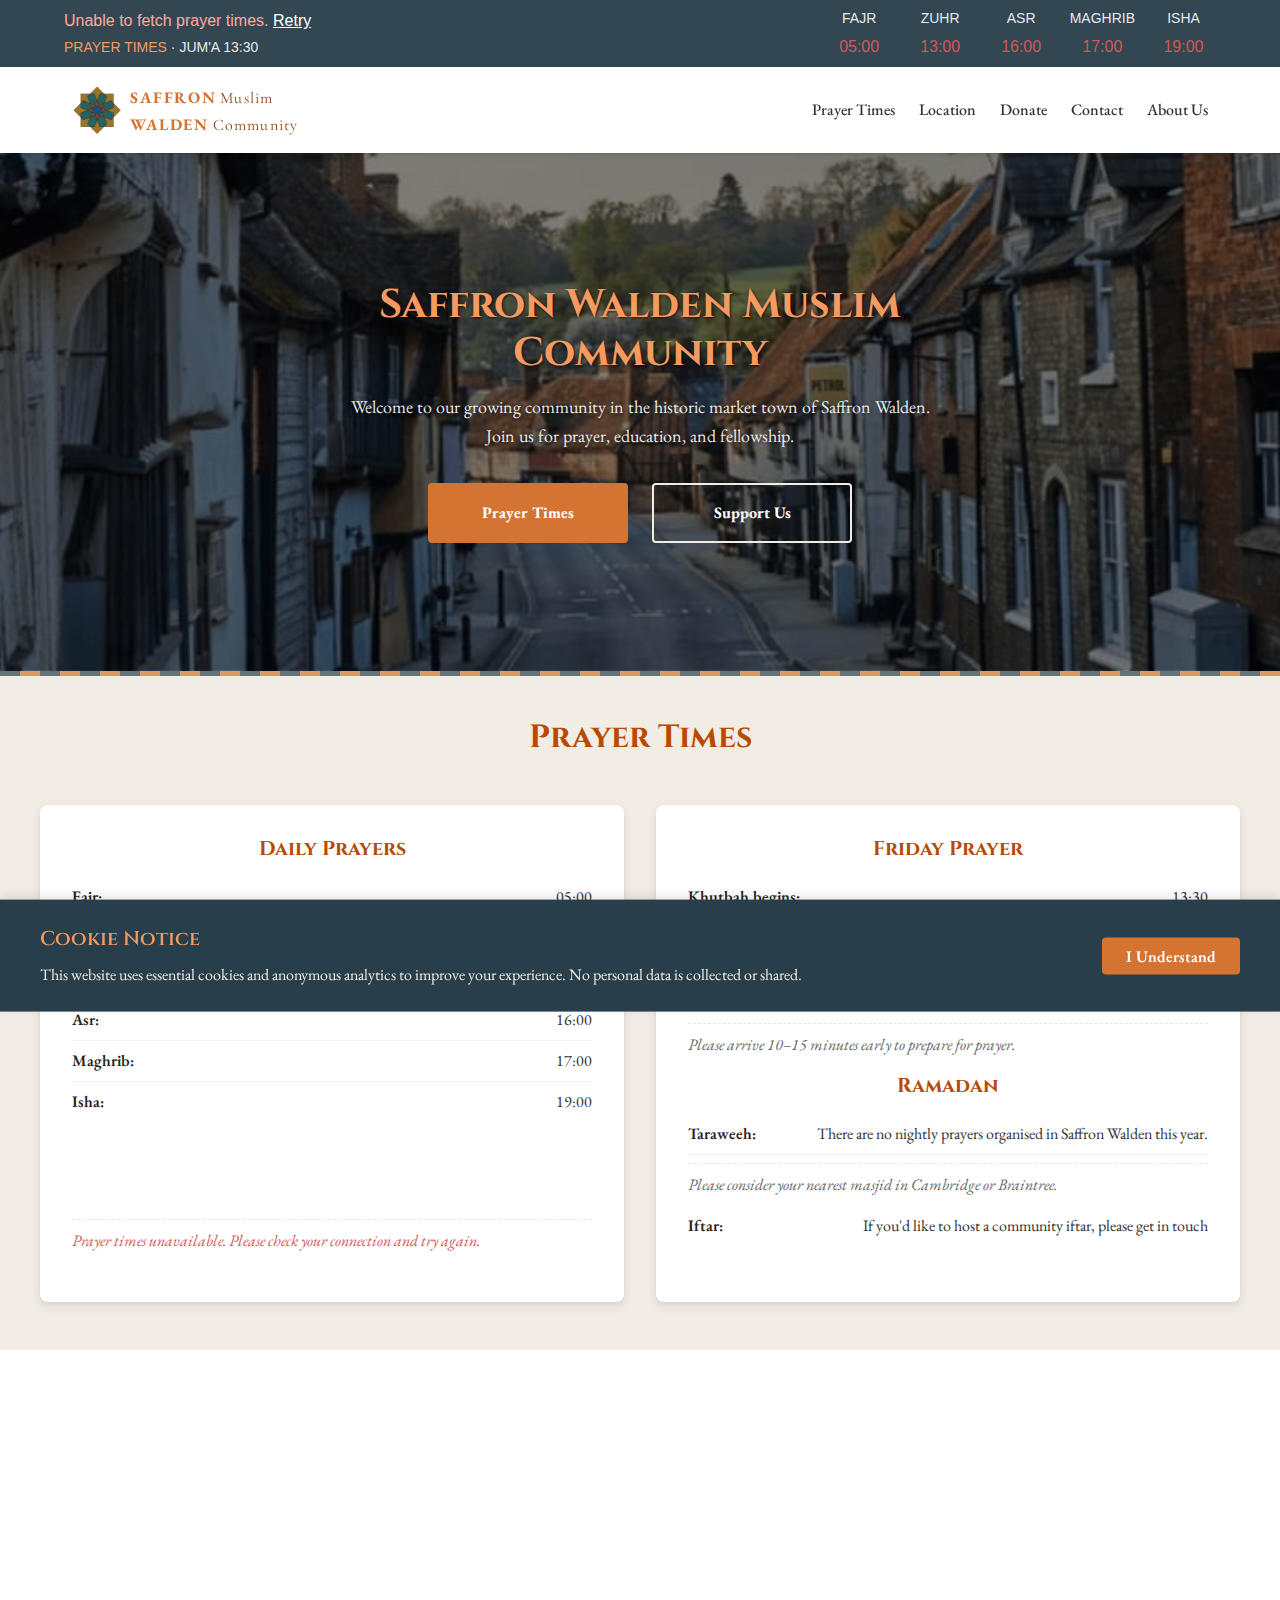
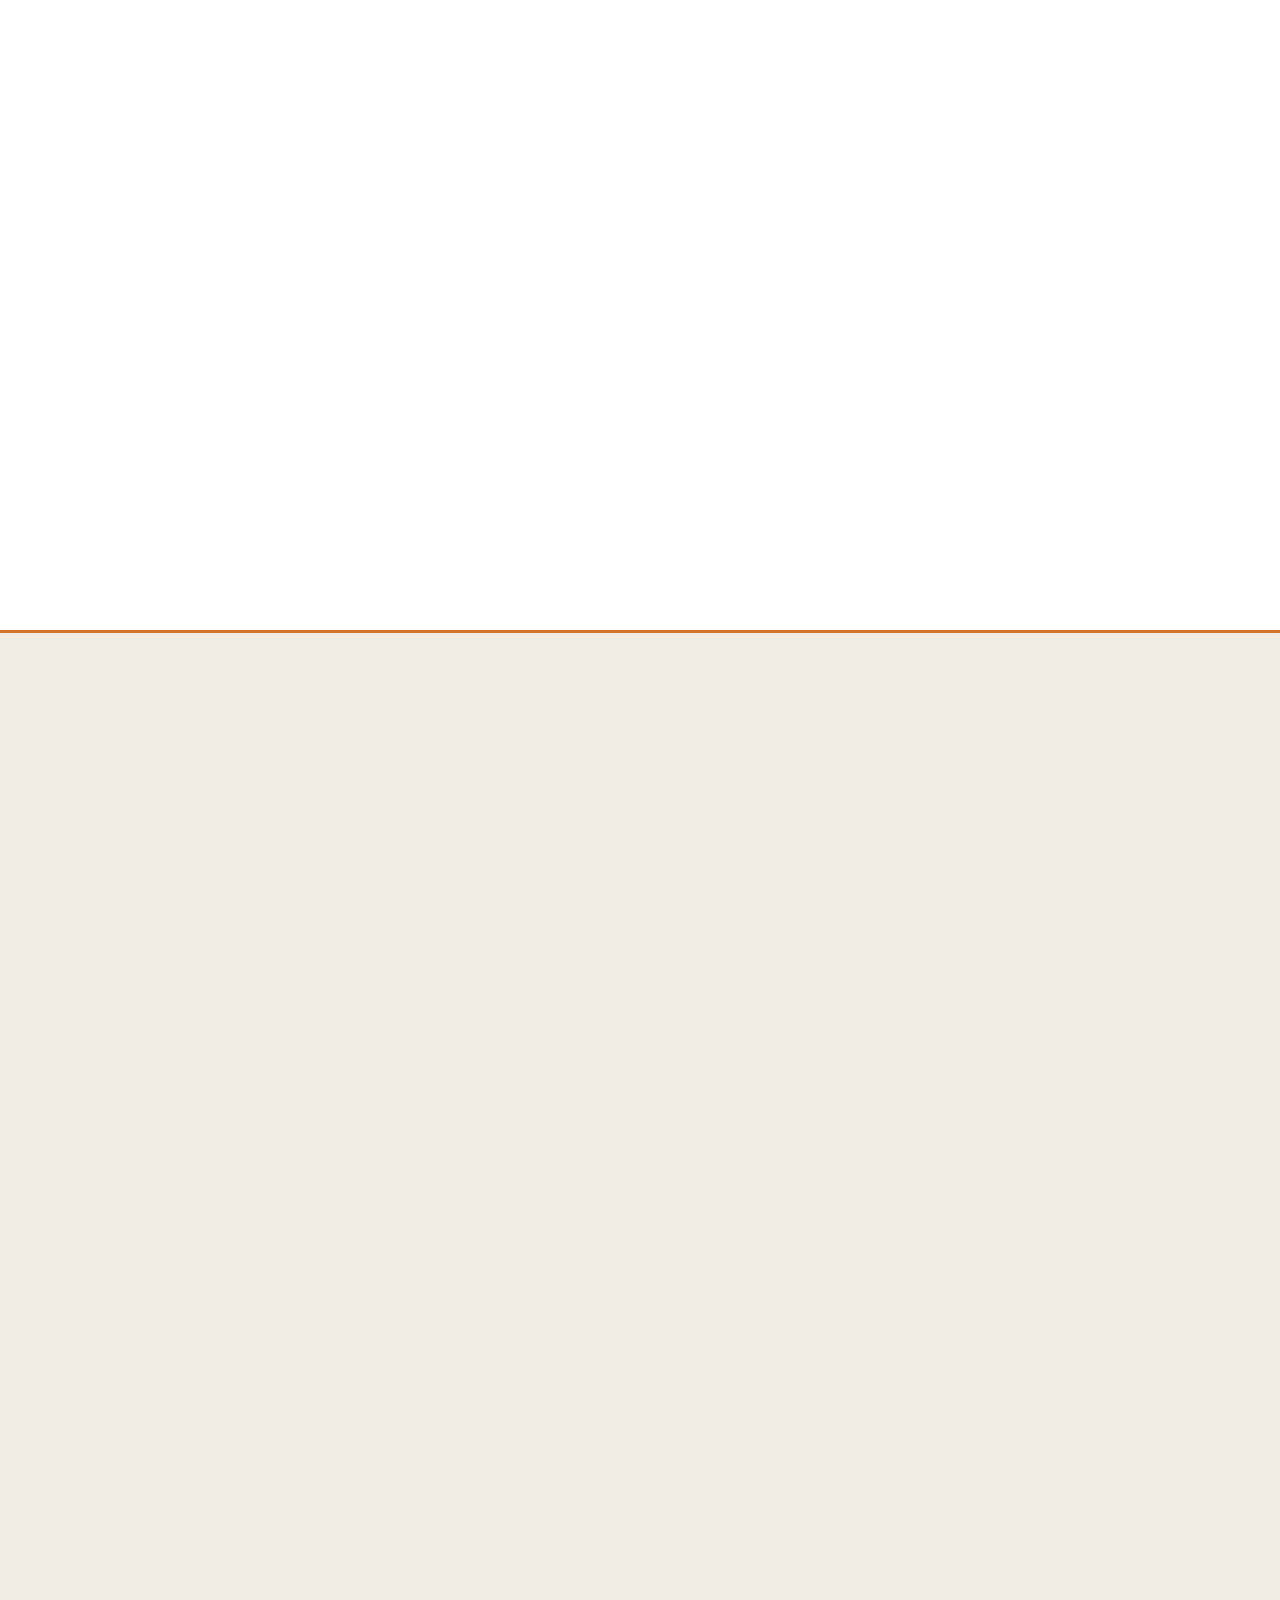
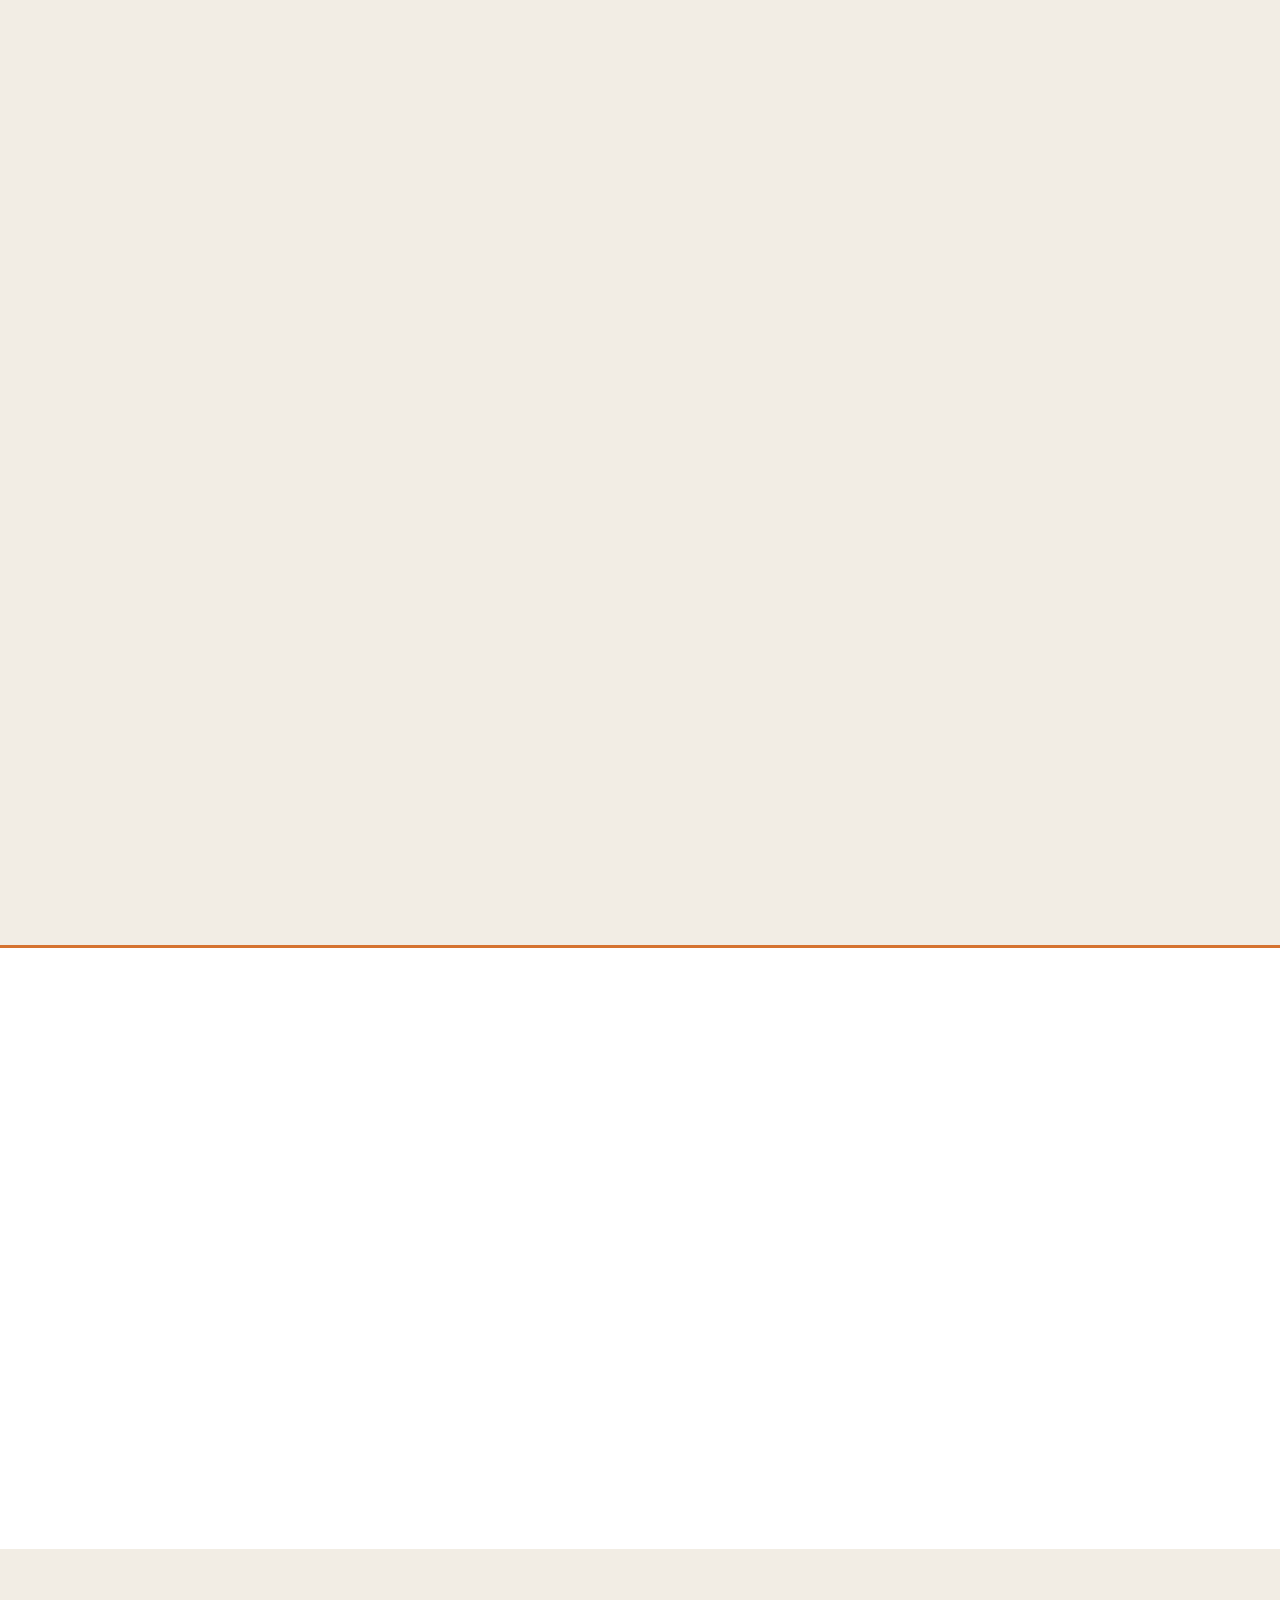
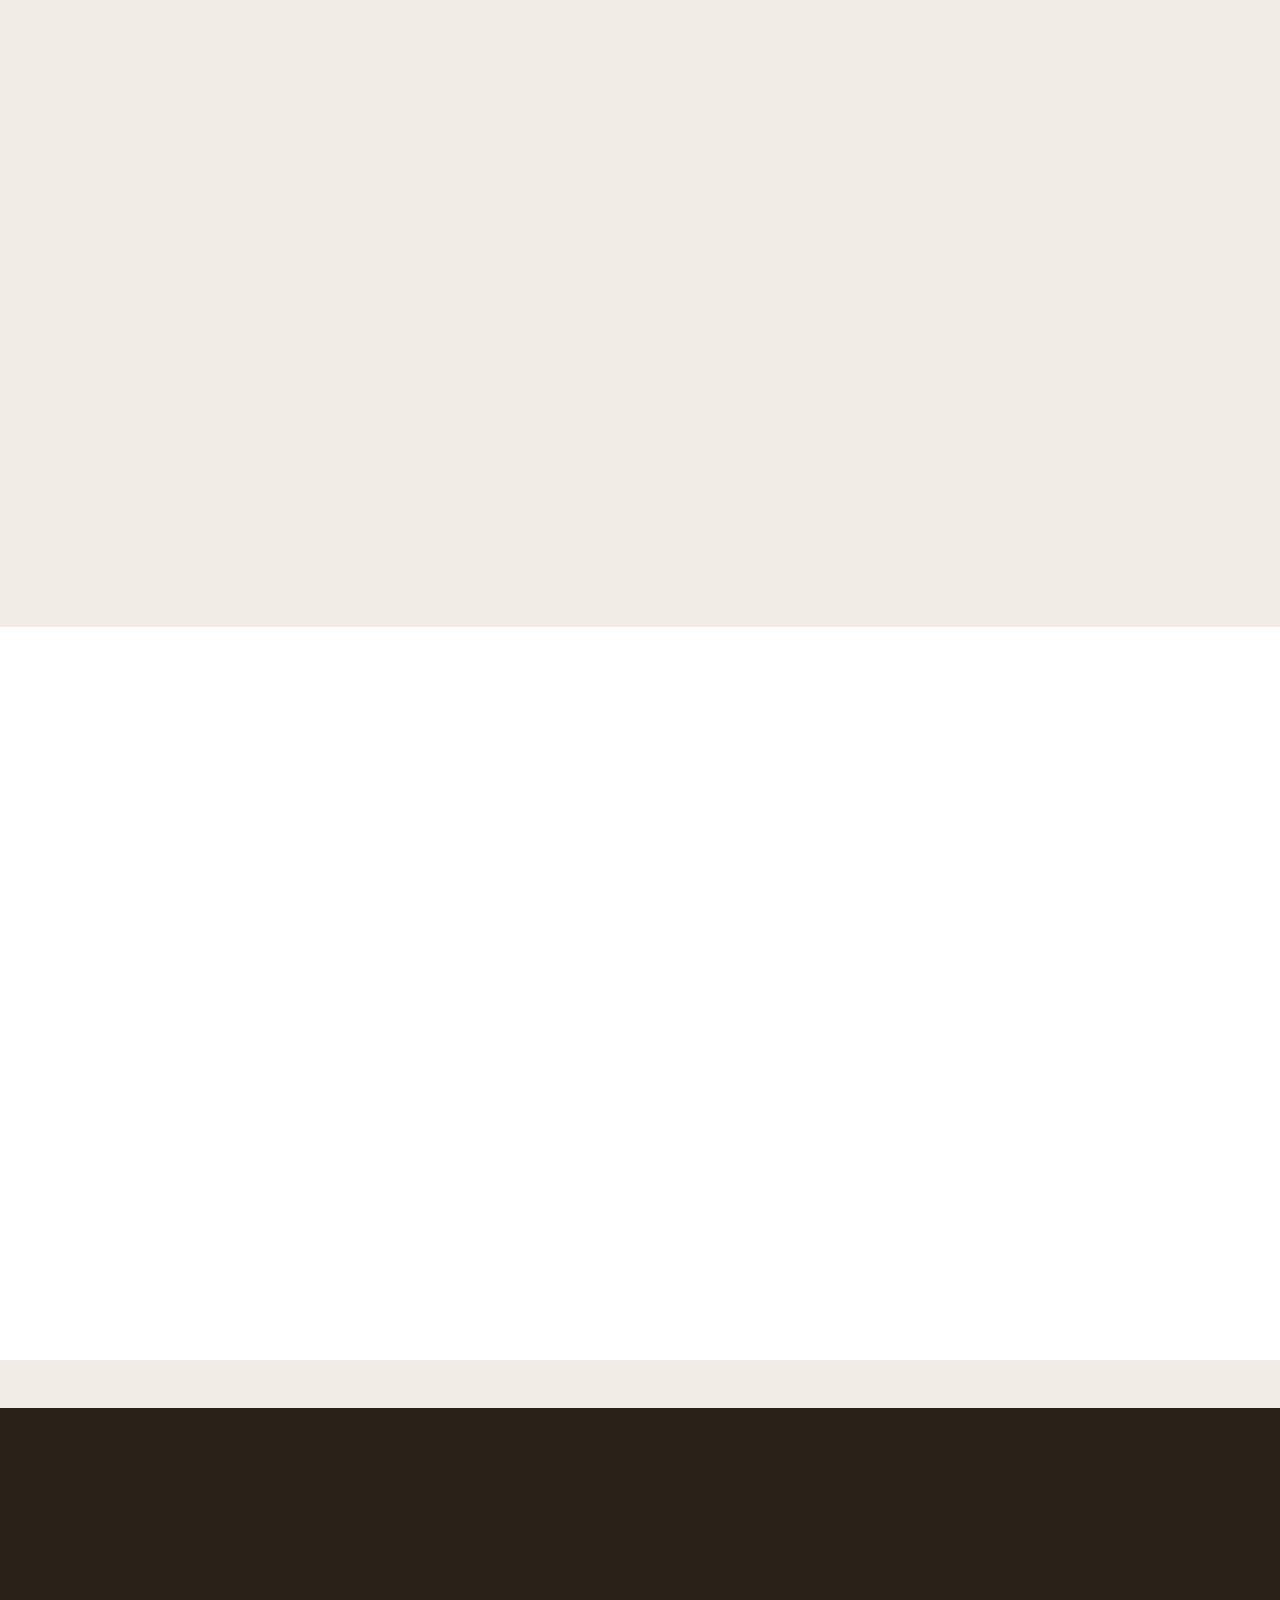
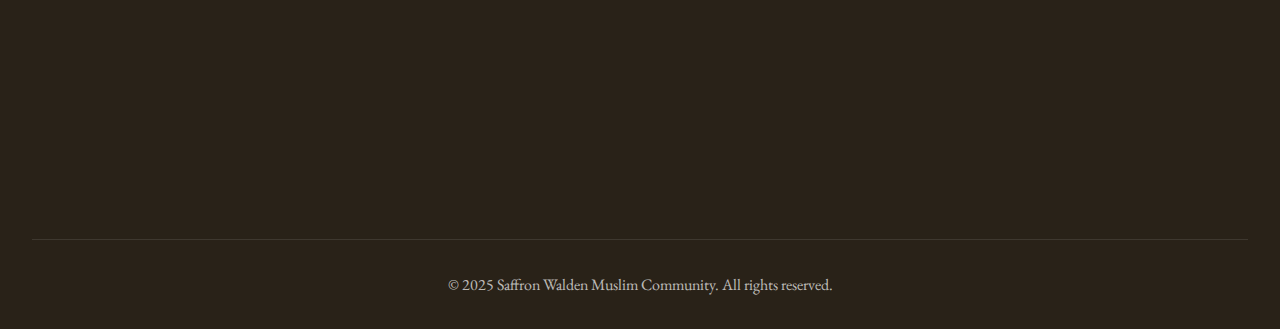
==== commit a74a78b9: "Navigation updates" ====
--- a/index.html
+++ b/index.html
@@ -94,7 +94,7 @@
     <!-- Header Navigation -->
     <header class="header">
         <div class="header-container">
-            <a href="#" class="logo">
+            <a href="#main-content" class="logo">
                 <div class="logo-icon">
                     <img src="images/fallback/large/workinglogo.png" alt="Saffron Walden Muslim Community logo featuring traditional Islamic geometric patterns" class="logo-image">
                 </div>
@@ -192,23 +192,17 @@
                         </div>
                     </div>
                     <p class="prayer-card-note">Please arrive 10–15 minutes early to prepare for prayer.</p>
-                </div>
-                
-                <div class="prayer-card animate-on-scroll delay-200">
                     <h3 class="prayer-card-title">Ramadan</h3>
                     <div class="prayer-info">
                         <div class="prayer-info-item">
                             <span class="prayer-info-label">Taraweeh:</span>
                             <span>There are no nightly prayers organised in Saffron Walden this year.</span>
                         </div>                    
-                        <p class="prayer-card-note">Please consider your nearest masjid in Cambridge or Braintree.</p>
-                        <p class="prayer-card-note"><br></p>
-                        
+                        <p class="prayer-card-note">Please consider your nearest masjid in Cambridge or Braintree.</p>                        
                         <div class="prayer-info-item">
                             <span class="prayer-info-label">Iftar:</span>
                             <span>If you'd like to host a community iftar, please get in touch</span>
                         </div>
-                        <p class="prayer-card-note">Special Ramadan timetable will be published for the holy month.</p>
                     </div>                    
                 </div>
             </div>
@@ -591,12 +585,12 @@
             <div class="footer-links-col animate-on-scroll delay-100">
                 <h4 class="footer-heading">Quick Links</h4>
                 <ul class="footer-links">
-                    <li><a href="#">Home</a></li>
-                    <li><a href="#about">About Us</a></li>
+                    <li><a href="#main-content">Home</a></li>
                     <li><a href="#prayers">Prayer Times</a></li>
                     <li><a href="#location">Location</a></li>
                     <li><a href="#donate">Donate</a></li>
                     <li><a href="#contact">Contact</a></li>
+                    <li><a href="#about">About Us</a></li>
                 </ul>
             </div>
             
--- a/css/styles.css
+++ b/css/styles.css
@@ -652,7 +652,7 @@
 }
 
 .prayer-card-note {
-    font-size: var(--text-sm);
+    font-size: var(--text-base);
     color: var(--text-muted);
     font-style: italic;
     padding-top: var(--spacing-xs);
